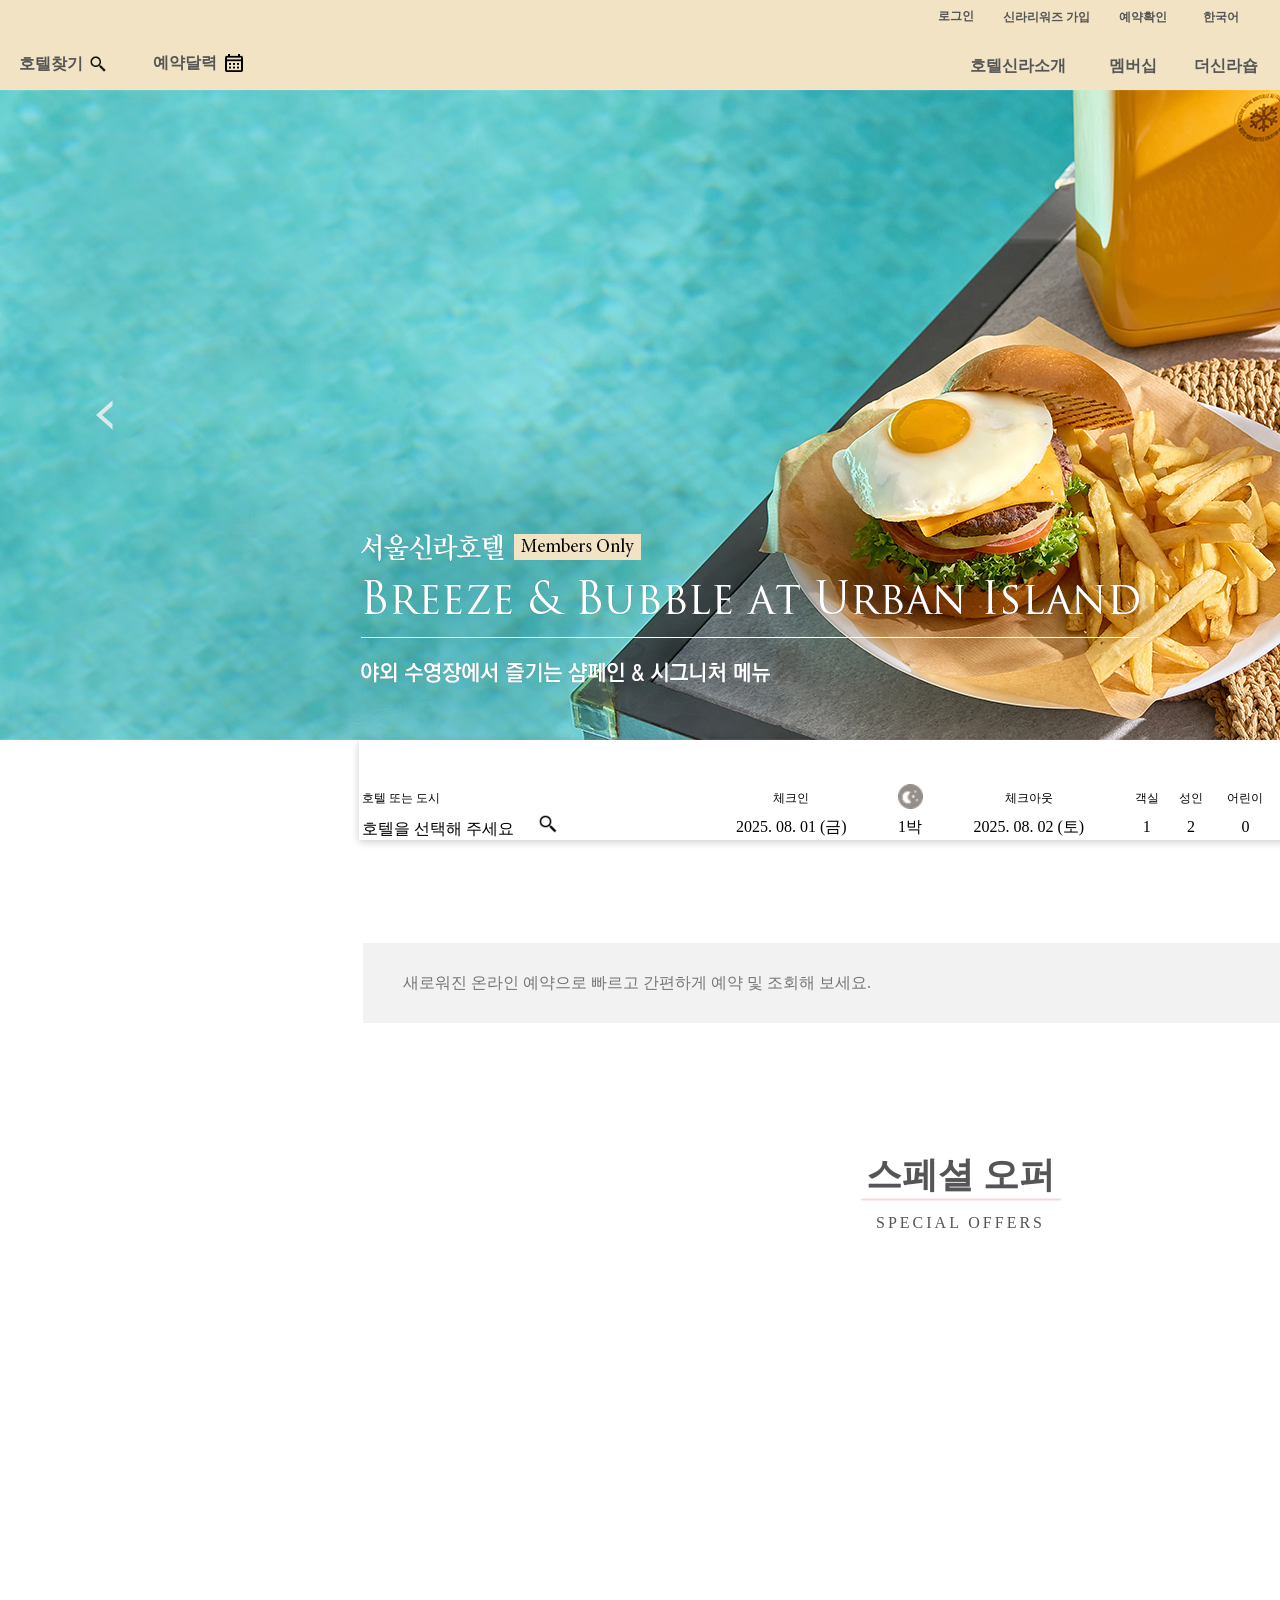
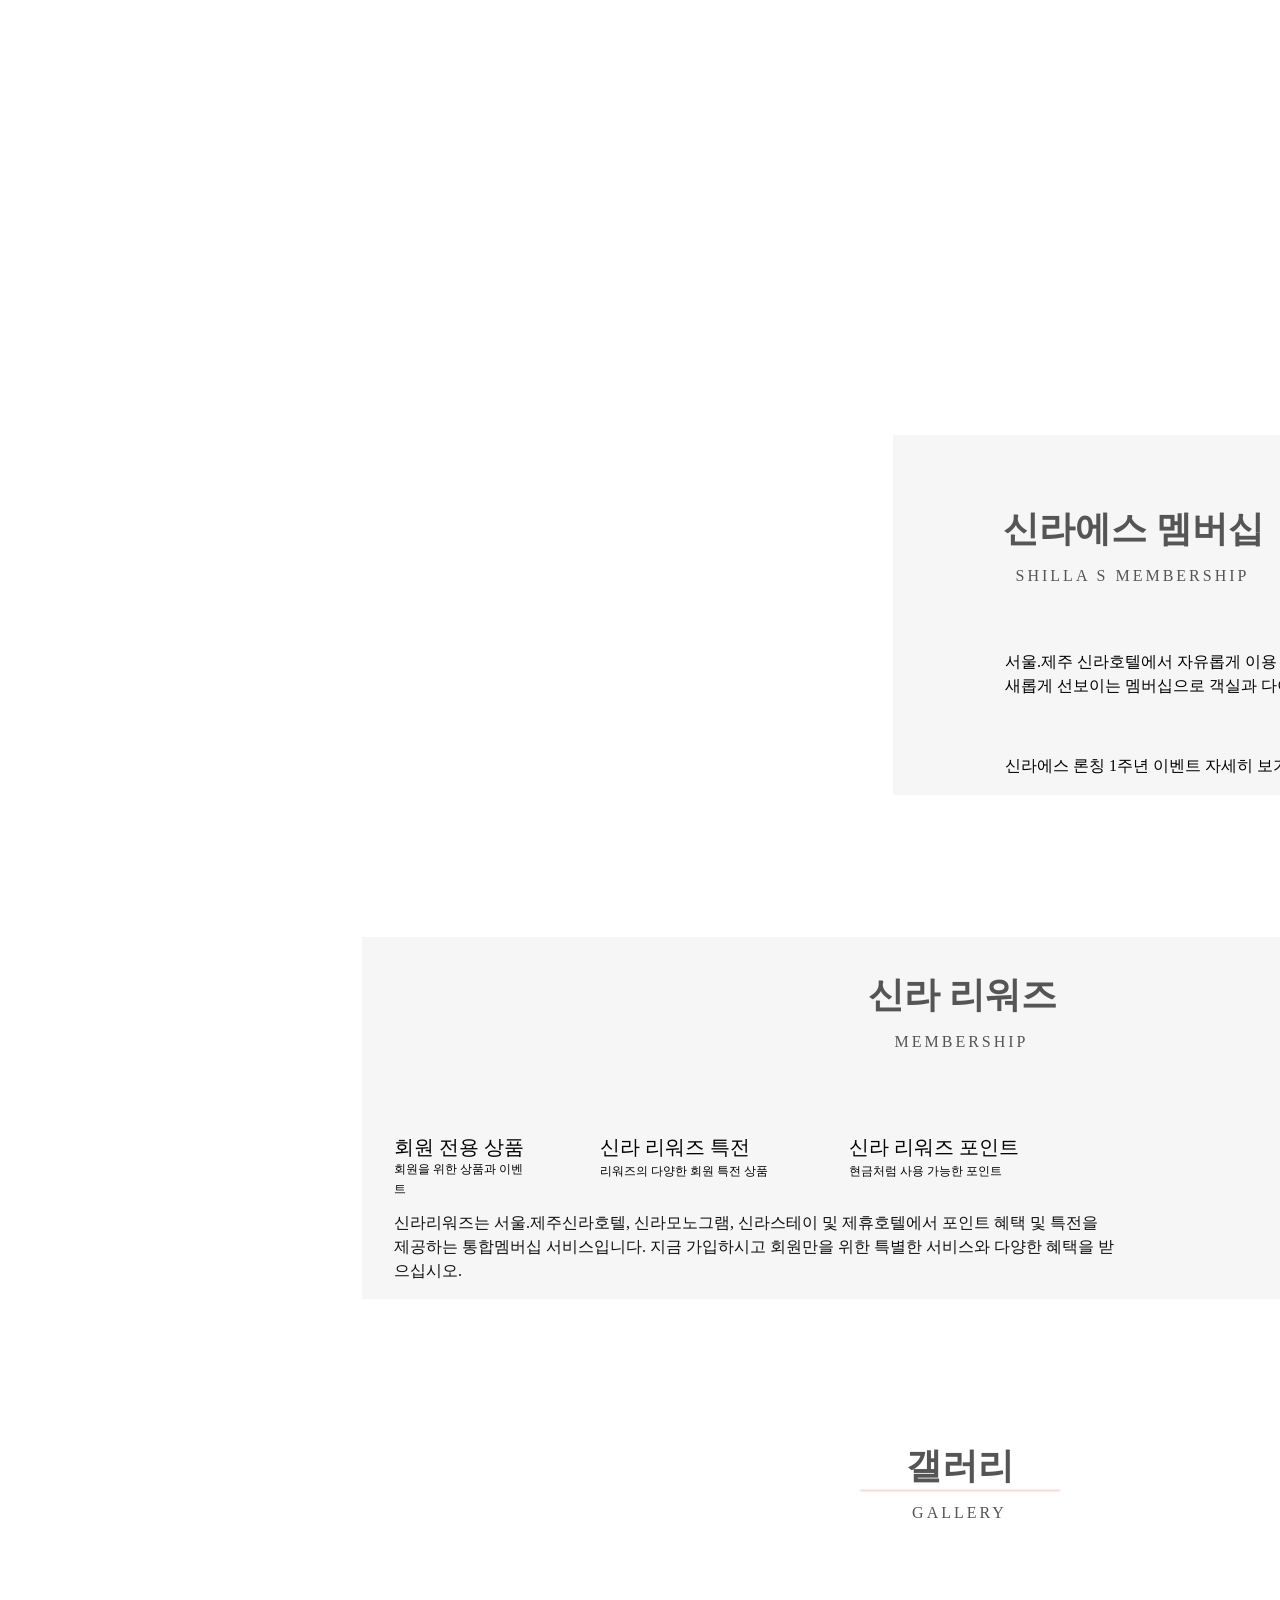
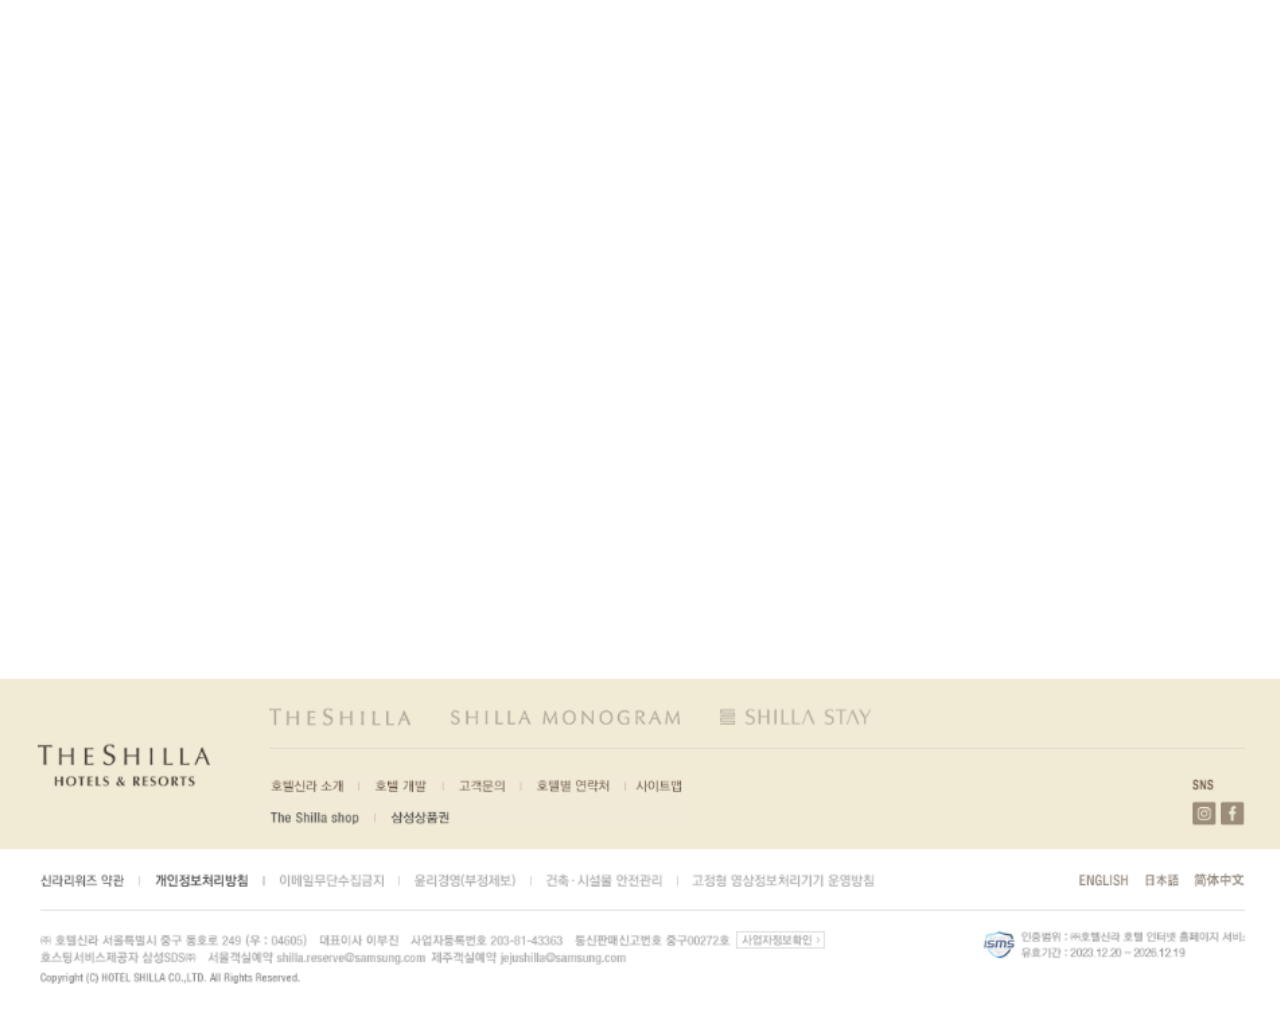
==== docs/index.html @ 3c66350d "6th" ====
<!DOCTYPE html>
<html lang="ko">
  <head>
    <meta charset="UTF-8" />
    <meta name="viewport" content="width=device-width, initial-scale=1.0" />
    <title>호텔신라 메인페이지 클론 코딩 </title>

<link rel="stylesheet" href="https://hangeul.pstatic.net/hangeul_static/css/nanum-jejumyeongjo.css">   



    <link rel="stylesheet" href="css/index.css" />
  </head>
  <body>
          <div class="h_wrap">          
        <div class="rectangle-1">  <!-- 우상단 시작  -->
          <div class="group"><span class="korean">한국어</span></div>

            <div class="top-rewards"> 
            <span class="shilla-rewards">신라리워즈  가입</span>
          </div>
    
          <div class="rectangle-3">
            <span class="reservation-check">예약확인</span>
          </div>
          <div class="rectangle-4"><span class="login">로그인</span></div>
          <div class="top-logo"></div>
          
          
          <div class="group-5">
             <div class="frame">
               <span class="hotel-search">호텔찾기 
                       <img src="images/searchicon.png" alt="검색" class="search-icon" />
              </span>
              
            </div>    
          </div>



          <div class="calender_box">
            <span class="reservation-calendar">예약달력
              <img src="images/calender.png" alt="달력" class="calender">
            </span>
          </div>
          
          <span class="shilla-hotel-introduction">호텔신라소개</span>
          <span class="the-shilla-shop">더신라숍</span
          >
          <span class="membership">멤버십</span>
        </div>  <!--  우상단 끝 -->
      </div>  <!-- 헤더 끝 --> 

          <div class="h_wrap_copy">  
            <div class="top-logo-2">             </div>         
      </div>  <!-- 헤더 카피 --> 

     
 

    <div class="main-container">
                <div class="banner">
                  <a href="#"><img src="images/arrow01.png" alt="back" class="arrow_b"></a>
                  <a href="#"><img src="images/arrow02.png" alt="back" class="arrow_f"></a>
                  <a href="#">
                    <div id="banner04"   class="banner04" style="display:block;"></div>
                  </a>
                          <a href="#">
                            <div id="banner05"   class="banner05" style="display:none;"></div>
                          </a>
                        <div id="banner01"   class="banner01" style="display:none;"></div>
                        <a href="#">
                          <div id="banner02"   class="banner02" style="display:none;"></div>
                        </a>
                       <a href="">
                         <div id="banner03"   class="banner03" style="display:none;"></div>
                       </a>
                </div>

      <div class="rectangle-7">  <!-- 다이닝 박스 -->
        <span class="online-reservation"
          >새로워진 온라인 예약으로 빠르고 간편하게 예약 및 조회해 보세요. </span
        ><span class="dining-reservation">다이닝 예약 바로가기 </span>
      </div>  <!-- 다이닝 끝 -->  



      <div class="frame-8">  <!-- 사진 갤러리 시작  -->
        <div class="group-9">
          <div class="group-a">
            <div class="group-b">
              <div class="frame-c">
                <div class="frame-d">
                  <div class="group-e">
                    <div class="group-f">
                      <span class="special-offer">스페셜 오퍼</span>
                    </div>
                    <span class="special-offer-10">SPECIAL OFFERS</span>
                  </div>
                </div>
              </div>
            </div>
            <div class="group-11">
              <div class="group-12">
                <div class="group-13">
                  <div class="flex-row-b">
                    <div class="rectangle-14"></div>
                    <div class="rectangle-15"></div>
                  </div>
                  <div class="flex-row-ee">
                    <div class="rectangle-16"></div>
                    <div class="rectangle-17"></div>
                    <div class="rectangle-18"></div>
                  </div>
                </div>
              </div>
            </div>
          </div>
        </div>
      </div>   <!-- 사진 갤러리 끝  -->
      <div class="frame-19">  <!-- 신라 에스 시작  -->
        <div class="group-1a">
          <div class="group-1b"><div class="rectangle-1c"></div></div>
          <div class="rectangle-1d"></div>
          <div class="group-1e">
            <span class="shilla-es-membership">신라에스 멤버십</span
            ><span class="shilla-membership">SHILLA S MEMBERSHIP</span>
          </div>
          <div class="group-1f">
            <span class="shilla-es"
              >서울.제주 신라호텔에서 자유롭게 이용 가능한 통합 유료 멤버십,
              신라에스 <br>
             새롭게 선보이는 멤버십으로 객실과 다이닝을 더욱 편리하고
              여유롭게 이용해 보세요!</span>
          </div>
          <span class="es-anniversary-event"
            >신라에스 론칭 1주년 이벤트 자세히 보기
          </span>
        </div>  

      </div>  <!-- 신라 에스 끝 -->
      <div class="frame-20">  <!-- 리워즈 시작  -->
        <div class="group-21">
          <div class="frame-22">
            <div class="group-23">
              <span class="shilla-rewards-24">신라 리워즈</span
              ><span class="membership-25">MEMBERSHIP</span>
            </div>
          </div>
          <div class="group-26">
            <div class="rectangle-27"></div>
            <div class="rectangle-28"> </div>
            <div class="group-29">
              <span class="member-exclusive-products">회원 전용 상품 </span>
              <div class="group-2a">
                <span class="products-and-events-for-members"
                  >회원을 위한 상품과 이벤트</span>
              </div>
            </div>
            <div class="frame-2b">
              <div class="group-2c">
                <span class="shilla-rewards-benefit">신라 리워즈 특전</span>
                <span class="rewards-member-benefit-products"> 리워즈의 다양한 회원 특전 상품</span>
              </div>
              <div class="group-2d">           
                <span class="shilla-rewards-points">신라 리워즈 포인트 </span
                  ><span class="points-like-cash">현금처럼 사용 가능한 포인트 
                </span>
              </div>
            </div>

            <div class="bottom-text-box">
              <span>
                신라리워즈는 서울.제주신라호텔, 신라모노그램, 신라스테이 및
              제휴호텔에서 포인트 혜택 및 특전을 <br>
              제공하는 통합멤버십 서비스입니다.               지금 가입하시고 회원만을 위한 특별한 서비스와 다양한
              혜택을 받으십시오.   
              </span>
            </div>
      



            <div class="group-2e">
              <span class="join-button">가입하기</span>
              <div class="rectangle-2f"> </div>
            </div>
          </div>
        </div>
      </div> <!-- 리워즈 끝 -->
      <div class="frame-30">  
        <div class="frame-31">
          <div class="group-32">
            <div class="group-33">
              <div class="frame-34">
                <div class="frame-35">
                  <div class="group-36">
                    <div class="group-37">
                      <span class="gallery">갤러리</span
                      ><span class="gallery-38">GALLERY</span>
                    </div>
                  </div>
                </div>
              </div>
            </div>
            <div class="flex-row-c">
              
              <!-- 유튜브 -->
              <div class="rectangle-39"> 
                    <iframe width="560" height="315"
        src="https://www.youtube.com/embed/zvmh3FwCmqg"
        title="YouTube video player"
        frameborder="0"
        allow="accelerometer; autoplay; clipboard-write; encrypted-media; gyroscope; picture-in-picture"
        allowfullscreen>
    </iframe>
              </div>  <!-- 유튜브 -->
              <div class="rectangle-3a"></div>
              <div class="rectangle-3b"></div>
            </div>
          </div>
        </div>
      </div>           


      <!-- 예약테이블 시작 -->
      <div class="group-40">
        <div class="search_box">
          <span class="search">검색</span>
        </div>
      </div>  
            <div class="rectangle-41">  
              
                <table class="table">
                  <tr>
                    <td>호텔 또는 도시 </td>
                    <td>체크인</td>
                    <td>
                      <img src="images/night002.png" alt="1박" class="night">
                    </td>
                    <td>체크아웃 </td>
                    <td>객실</td>
                    <td>성인</td>
                    <td>어린이</td>
                    <td>유아</td>
                  </tr>
                  <tr>
                    <td>호텔을 선택해 주세요
                      <img src="images/searchicon.png" alt="호텔찾기" class = 'h-search'>

                    </td>
                    <td>2025. 08. 01 (금)</td>
                    <td>1박 </td>
                    <td>2025. 08. 02 (토) </td>
                    <td>1</td>
                    <td>2</td>
                    <td>0</td>
                    <td>0</td>
                  </tr>
                </table>
            
           </div>  <!--리저브 테이블 끝  -->


    </div>  <!--  바디 컨테이너 끝 --> 

          <div class="footbox01">
          <div class="foot01"></div>          
        </div>
        <div class="footbox02">
            <div class="foot02"></div>
        </div>
  
        <script src="https://code.jquery.com/jquery-3.6.0.min.js"></script>
  <script src="script/headerScroll.js"></script>
    
  </body>
</html>
---- docs/css/index.css ----
@font-face {
    font-family: 'Eoe_Zno_EB';
    src: url('https://fastly.jsdelivr.net/gh/projectnoonnu/noonfonts_eight@1.0/Eoe_Zno_EB.woff') format('woff');} 

    
    




body, .main-container{
  margin : 0 ; 
  padding : 0 ; 
/*   overflow: hidden;  */

}


.main-container {
  position : relative ; 
/*    overflow: hidden; 
 */  
}

.main-container,
.main-container * {
/*   box-sizing: border-box;
 */}

input,
select,
textarea,
button {
  outline: 0;
} 

.main-container {
  position: relative;
  width: 100% ; 
  max-width: 1920px ; 
  margin : 0 auto ; 
  height: auto; 
  background: #ffffff;
  overflow: hidden;
  padding-top: 90px ;
}

 
  .h_wrap {
   position: absolute;
  width: 100%;
  height: 90px;
  background: #f1E3C4 ; 
  z-index: 10;
  }
  

  .h_wrap_copy{ 
  display: none;
  position: fixed;
  top: 0;
  width: 100%;  
  height: 60px;
  background:  #f1e3c4;
  z-index: 20000;   
  }  



.rectangle-1 {
  position: relative;
  width: 100%; 
  max-width: 1200px;
  height: 90px;
  margin: 0 auto ;  
  z-index: 3;
}


.group {
  position: absolute;
  width: 96px;
  height: 35.604px;
  top: -0.99px;
  left: 1103px;
  z-index: 22;
}


.korean {
  display: flex;
  align-items: flex-start;
  justify-content: flex-start;
  position: absolute;
  height: 18px;
  top: 9px;
  left: 60px;
  color: #555;  
  font-size: 12px;
  font-weight: 600;
  line-height: 18px;
  text-align:right;
  white-space: nowrap;
  z-index: 23;
}


.top-rewards  {
  position: relative;
  width: 88px;
  height: 35.604px;
/*   top: -0.99px;
 */  left: 932px;
  z-index: 5; 
 }


.shilla-rewards {
  display: flex;
  align-items: flex-start;
  justify-content: flex-start;
  position: absolute; 
  width : auto ; 
  height: 17.802px;
  top: 9px;
  left: 31px; 
  font-size: 12px; 
  line-height: 17.802px;
  text-align: left;
  white-space: nowrap;
  z-index: 6;
  color: #555;
  font-size: 12px;
  font-weight: 600;
}


.rectangle-3 {
  position: absolute;
  width: 84px;
  height: 35.604px;
  top: -0.99px;
  left: 1019px;
  z-index: 19;
}  


.reservation-check {
  display: flex;
  width : auto ; 
  align-items: flex-start;
  justify-content: flex-start;
  position: absolute;
  height: 18px;
  top: 9px;
  left: 50px;
  color: #555;
  font-size: 12px;
  font-weight: 600;
  line-height: 18px;
  text-align: right ; 
  white-space: nowrap;
  padding-left: 10px ;
  z-index: 20;
}


.rectangle-4 {
  position: absolute;
  width: 76px;
  height: 35.604px;
  top: -0.99px;
  left: 857px;
  z-index: 15;
}




.login {
  display: flex;
  align-items: flex-start;
  justify-content: flex-start;
  position: absolute;
  height: 17.802px;
  top: 9px;
  left: 41px;
  color: #555;
  font-size: 12px;
  font-weight: 600; 
  line-height: 17.802px;
  text-align: left;
  white-space: nowrap;
  z-index: 16;
}


.top-logo {
  position: absolute;
  width: 200.887px;
  height: 49.725px;
  top: 19.643px;
  left: 454.556px;
  background: url(https://codia-f2c.s3.us-west-1.amazonaws.com/image/2025-07-29/nN7O1qzRUf.png)
    no-repeat center;
  background-size: cover;
  z-index: 33;
}  





.h_wrap_copy > .top-logo-2{
  position: absolute;
  width: 100% ; 
  height: 49px;
  top: 7px; 
  margin: auto ; 
  background: url(https://codia-f2c.s3.us-west-1.amazonaws.com/image/2025-07-29/nN7O1qzRUf.png)
    no-repeat center;
/*   background-size: cover;
 */  z-index: 30000; 
}

.group-5 {
  position: absolute;
  width: 111px;
  height: 50.44px;
  top: 38.571px;
  left: 0;
  z-index: 26;
}



.search-icon {
    width: 18px;   /* 아이콘 크기 조정 */
    height: 18px;     
} 



.frame {
  display: flex;
  align-items: center;
  justify-content: center;
  flex-wrap: nowrap;
  gap: 10px;
  position: relative;
  width: 45px;
  margin: 16.813px 0 0 0;
  z-index: 27;
}

.hotel-search {
    display: inline-flex;
    align-items: center;
    gap: 6px;
    color: #555;
    font-size: 16px;
    font-weight: 600;
    line-height: 18px;
    white-space: nowrap; 
}


.calender_box {
  position: absolute;
  width: 83px;
  height: 50.44px;
  top: 38.571px;
  left: 114px;
  z-index: 31; 
  color: #555;
  font-size: 16px;
  font-weight: 600;  
  
}  

.calender{
  width: 18px ; 
  height : 18px ; 
  padding-left : 8px ; 
}


.reservation-calendar {
  display: flex;
  align-items: flex-start;
  justify-content: flex-start;
  position: absolute;
  height: 17.802px;
  top: 15.813px;
  left: -1px;  
  font-size: 16px;  
  line-height: 17.802px;
  text-align: left;
  white-space: nowrap;
  z-index: 32; 
  color: #555;  
  font-weight: 600;
}

.shilla-hotel-introduction {
  display: flex;
  align-items: flex-start;
  justify-content: flex-start;
  position: absolute;
  height: 18px;
  top: 57.363px;
  left: 930px;
  color: #555;
  font-size: 16px;
  font-weight: 600;
  line-height: 18px;
  text-align: left;
  white-space: nowrap;
  z-index: 9;

}
.the-shilla-shop {
  display: flex;
  align-items: flex-start;
  justify-content: flex-start;
  position: absolute;
  height: 18px;
  top: 57.363px;
  left: 1154px;
  color: #555 ; 
  font-size: 16px;
  font-weight: 600;
  line-height: 18px;
  text-align: left;
  white-space: nowrap;
  z-index: 12; 
}

.membership {
  display: flex;
  align-items: flex-start;
  justify-content: flex-start;
  position: absolute;
  height: 18px;
  top: 57.363px;
  left: 1049px;
  color: #555; 
  font-size: 16px;
  font-weight: 600;
  line-height: 18px;
  text-align: left;
  white-space: nowrap;
  z-index: 10;
  padding-left: 20px ;
}




.rectangle-7 {
  position: relative;
  width: 1194px;
  height: 80px;
  margin: 853px 0 0 363px;
  background: #f2f2f2;
  z-index: 67;    
  vertical-align: center;   
  align-items: center;
}

.online-reservation {
  display: flex;
  align-items: flex-start;
  justify-content: flex-start;
  position: absolute;
  height: 18px;
  left: 40px; 
  top : 40px; 
  transform: translateY(-50%);
  color: #767676 ; 
  font-size: 16px;
  font-weight: 400 ; 
  line-height: 18px ; 
  text-align: left;
  white-space: nowrap;
  z-index: 68;
}
.dining-reservation {
  display: flex;
  align-items: flex-start;
  justify-content: flex-start;
  position: absolute;
  height: 18px;
  top : 40px; 
  transform: translateY(-50%);
  left: 993px;
  color: #767676 ; 
  font-size: 16px;
  font-weight: 400;
  line-height: 18px;
  text-align: left;
  white-space: nowrap;
  z-index: 68 ;  
  text-decoration: underline;
}
.frame-8 {
  display: flex;
  flex-direction: column;
  align-items: flex-start;
  flex-wrap: nowrap;
  gap: 10px;
  position: relative;
  width: 1196px;
  margin: 130px 0 0 362px;
  z-index: 70;
}
.group-9 {
  flex-shrink: 0;
  position: relative;
  width: 1196px;
  height: 752px;
  z-index: 71;
}
.group-a {
  position: absolute;
  width: 1196px;
  height: 752px;
  top: 0;
  left: 0;
  z-index: 72;
}
.group-b {
  position: relative;
  width: 117px;
  height: 80px;
  margin: 0 0 0 540px;
  z-index: 81;
}
.frame-c {
  display: flex;
  flex-direction: column;
  align-items: center;
  flex-wrap: nowrap;
  gap: 16px;
  position: absolute;
  width: 117px;
  height: 80px;
  top: 0;
  left: 0;
  z-index: 82;
}
.frame-d {
  display: flex;
  flex-direction: column;
  align-items: flex-start;
  flex-wrap: nowrap;
  flex-shrink: 0;
  gap: 10px;
  position: relative;
  width: 237px;
  z-index: 83;
}
.group-e {
  flex-shrink: 0;
  position: relative;
  width: 237px;
  height: 80px;
  z-index: 84;
}
.group-f {
  position: relative;
  width: 237px;
  height: 44px;
  margin: 0 0 0 0;
  z-index: 85;
}
.special-offer { 
  position : relative ; 
  display: flex;
  align-items: flex-start;
  justify-content: center;
  position: absolute;
  width: 237px;
  height: 44px;
  top: 0;
  left: 0;
  color: #555555; 
  font-family: 'NanumJejuMyeongjo', serif; 
  font-size: 36px;
  font-weight: 600;
  line-height: 44px;
  text-align: center;
  white-space: nowrap;
  z-index: 86;   
}


.special-offer::after {
    content: ""; 
    position: absolute;
    left: 50%;
    bottom: 0;
    transform: translateX(-50%);
    width: 200px;      /* 가운데 부분 길이 */
    height: 0.3px;      /* 선 두께 */
    box-shadow: 0px 2px 2px rgb(240, 170, 170) ;   /* 연한 그림자 */
    background: transparent;
    border-radius: 2px;
    pointer-events: none;
}


.special-offer-10 {
  display: flex;
  align-items: flex-start;
  justify-content: center;
  position: relative;
  width: 175px;
  height: 20px;
  margin: 16px 0 0 31px;
  color: #555555;
  font-family:serif ;  
  font-size: 16px;
  font-weight: 500;
  line-height: 20px;
  text-align: center;
  white-space: nowrap;
  z-index: 87;
  letter-spacing: 3px ;
}

.group-11 {
  position: relative;
  width: 1196px;
  height: 636px;
  margin: 36px 0 0 0;
  z-index: 73;
}
.group-12 {
  position: absolute;
  width: 1196px;
  height: 636px;
  top: 0;
  left: 0;
  z-index: 74;
}
.group-13 {
  position: absolute;
  width: 1196px;
  height: 636px;
  top: 0;
  left: 0;
  z-index: 75;
}
.flex-row-b {
  position: absolute;
  width: 1194px;
  height: 354px;
  top: 0;
  left: 2px;
  z-index: 79;
}
.rectangle-14 {
  position: absolute;
  width: 790px;
  height: 354px;
  top: 0;
  left: 0;
  background: url(https://codia-f2c.s3.us-west-1.amazonaws.com/image/2025-07-29/q2ZNJqYLEK.png)
    no-repeat center;
  background-size: cover;
  z-index: 78;
}
.rectangle-15 {
  position: absolute;
  width: 382px;
  height: 260px;
  top: 0;
  left: 812px;
  background: url(https://codia-f2c.s3.us-west-1.amazonaws.com/image/2025-07-29/cJ9TCkH97O.png)
    no-repeat center;
  background-size: cover;
  z-index: 79;
}
.flex-row-ee {
  position: absolute;
  width: 1196px;
  height: 354px;
  top: 282px;
  left: 0;
  z-index: 80;
}
.rectangle-16 {
  position: absolute;
  width: 382px;
  height: 354px;
  top: 0;
  left: 814px;
  background: url(https://codia-f2c.s3.us-west-1.amazonaws.com/image/2025-07-29/Ouy4Tgcn7y.png)
    no-repeat center;
  background-size: cover;
  z-index: 80;
}
.rectangle-17 {
  position: absolute;
  width: 385px;
  height: 260px;
  top: 94px;
  left: 0;
  background: url(https://codia-f2c.s3.us-west-1.amazonaws.com/image/2025-07-29/b2x9biWfR1.png)
    no-repeat center;
  background-size: cover;
  z-index: 76;
}
.rectangle-18 {
  position: absolute;
  width: 385px;
  height: 260px;
  top: 94px;
  left: 407px;
  background: url(https://codia-f2c.s3.us-west-1.amazonaws.com/image/2025-07-29/6f6BNTTKTc.png)
    no-repeat center;
  background-size: cover;
  z-index: 77;
}
.frame-19 {
  display: flex;
  flex-direction: column;
  align-items: flex-start;
  flex-wrap: nowrap;
  gap: 10px;
  position: relative;
  width: 1224px;
  margin: 130px 0 0 362px;
  z-index: 128;
}
.group-1a {
  flex-shrink: 0;
  position: relative;
  width: 1224px;
  height: 372px;
  z-index: 130;
}
.group-1b {
  position: absolute;
  width: 693px;
  height: 360px;
  top: 0;
  left: 531px;
  z-index: 130;
}
.rectangle-1c {
  position: absolute;
  width: 693px;
  height: 360px;
  top: 0;
  left: 0;
  background: #f6f6f6;
  z-index: 130;
}
.rectangle-1d {
  position: absolute;
  width: 599px;
  height: 360px;
  top: 0px;
  left: 0;
  background: url(https://codia-f2c.s3.us-west-1.amazonaws.com/image/2025-07-29/fWk6peW9CC.png)
    no-repeat center;
  background-size: cover;
  z-index: 130;
}
.group-1e {
  position: absolute;
  width: 256px;
  height: 79px;
  top: 72px;
  left: 643px;
  font-size: 0px;
  z-index: 132;
}
.shilla-es-membership {
  display: flex;
  align-items: flex-start;
  justify-content: center;
  position: relative;
  width: 256px;
  height: 44px;
  margin: 0 0 0 0;
  color: #555555;
  font-family: 'NanumJejuMyeongjo', serif; 
  font-size: 36px;
  font-weight: 600;
  line-height: 44px;
  text-align: center;
  white-space: nowrap;
  z-index: 133;
}

.shilla-membership {
  display: flex;
  align-items: flex-start;
  justify-content: center;
  position: relative;
  width: 215px;
  height: 20px;
  margin: 15px 0 0 20px;
  color: #555555;
  font-family: serif ; 
  font-size: 16px;
  font-weight: 300;
  line-height: 20px;
  text-align: center;
  white-space: nowrap;
  z-index: 134; 
  letter-spacing: 3px ;


}
.group-1f {
  position: absolute;
  width: 482px;
  height: 76px;
  top: 215px;
  left: 643px;
  font-size: 0px;
  z-index: 136;
}
.shilla-es {
  display: flex;
  align-items: flex-start;
  position: relative;
  width: 482px;
  height: 24px;
  margin: 0 0 0 0;
  color: #000000;
  font-family: Spectral, var(--default-font-family);
  font-size: 16px;
  font-weight: 300;
  line-height: 24px; 
  white-space: nowrap;
  z-index: 137;
}

.es-anniversary-event {
  display: flex;
  align-items: flex-start;
  justify-content: flex-start;
  position: absolute;
  height: 24px;
  top: 319px;
  left: 643px;
  color: #000000;
  font-family: Spectral, var(--default-font-family);
  font-size: 16px;
  font-weight: 300;
  line-height: 24px;
  text-align: left;
  white-space: nowrap;
  z-index: 139;
}
.frame-20 {
  position: relative ; 
  display: flex;
  flex-direction: column;
  align-items: flex-start;
  flex-wrap: nowrap;
  gap: 10px;
  width: 1200px;
  margin: 130px 0 0 362px;
  z-index: 92;  
  height : auto; 
}

.bottom-text-box {
    position: absolute;
    left: 32px ;
    bottom: 32px;
    width: 730px;
    height: 56px;
    color: #101010;
    font-size: 16px;
    line-height: 24px;
    z-index: 100;   
} 


.group-21 {
  flex-shrink: 0;
  position: relative;
  width: 1200px;
  height: 362px;
  z-index: 93;
}
.frame-22 {
  display: flex;
  flex-direction: column;
  align-items: flex-start;
  flex-wrap: nowrap;
  gap: 10px;
  position: relative;
  width: 256px;
  margin: 36px 0 0 472px;
  z-index: 111;
}
.group-23 {
  flex-shrink: 0;
  position: relative;
  width: 256px;
  height: 79px;
  font-size: 0px;
  z-index: 112;
}
.shilla-rewards-24 {
  display: flex;
  align-items: flex-start;
  justify-content: center;
  position: relative;
  width: 256px;
  height: 44px;
  margin: 0 0 0 0;
  color: #555555;
   font-family: 'NanumJejuMyeongjo', serif; 
  font-size: 36px;
  font-weight: 600;
  line-height: 44px;
  text-align: center;
  white-space: nowrap;
  z-index: 113;
}
.membership-25 {
  display: flex;
  align-items: flex-start;
  justify-content: center;
  position: relative;
  width: 215px;
  height: 20px;
  margin: 15px 0 0 20px;
  color: #555555; 
  font-family: serif;  
  font-size: 16px ; 
  font-weight:300;
  line-height: 20px;
  text-align:center;
  white-space:nowrap;
  z-index: 114; 
  letter-spacing: 3px ; 
}
.group-26 {
  position: absolute;
  width: 1200px;
  height: 362px;
  top: 0;
  left: 50%;
  transform: translate(-50%, 0);
  z-index: 94;
}
.rectangle-27 {
  position: absolute;
  width: 1200px;
  height: 362px;
  top: 0;
  left: 50%;
  background: #f6f6f6;
  transform: translate(-50%, 0);
  z-index: 95;
}
.rectangle-28 {
  position: absolute;
  width: 211px;
  height: 135px;
  top: 184px;
  left: 913px;
  background: url(https://codia-f2c.s3.us-west-1.amazonaws.com/image/2025-07-29/syFWLJMLcx.png)
    no-repeat center;
  background-size: cover;
  z-index: 96;
}
.group-29 {
  position: absolute;
  width: 131px;
  height: 42px;
  top: 200px;
  left: 32px;
  font-size: 0px;
  z-index: 97;
}
.member-exclusive-products {
  display: flex;
  align-items: flex-start;
  position: relative;
  width: 121px;
  height: 20px;
  margin: 0 0 0 0;
  color: #000000;
  font-size: 20px;
  font-weight: 300;
  line-height: 20px;
  text-align: center;
  white-space: nowrap;
  z-index: 98;
}
.group-2a {
  position: relative;
  width: 131px;
  height: 20px;
  margin: 2px 0 0 0;
  z-index: 99;
}
.products-and-events-for-members {
  display: flex;
/*   align-items: flex-start;
  justify-content: flex-start; */
  position: absolute;
  height: 20px;
  top: 0;
  left: 0 ; 
  color: #000000;
  font-size: 12px;
  font-weight: 300;
  line-height: 20px;
  text-align: left;  
  z-index: 100; 
  padding: 0 ; 
}
.frame-2b {
  display: flex;
  align-items: center;
  flex-wrap: nowrap;
  gap: 93px;
  position: absolute;
  width: 407px;
  height: 44px;
  top: 200px;
  left: 238px;
  z-index: 101;
}
.group-2c {
  flex-shrink: 0;
  position: relative;
  width: 156px;
  height: 44px;
  font-size: 0px;
  z-index: 102;
}
.shilla-rewards-benefit {
  display: flex;
  align-items: flex-start;  
  position: relative;
  width: 139px;
  height: 20px;
  margin: 0 0 0 0;
  color: #000000;
  font-size: 20px;
  font-weight: 300;
  line-height: 20px;
  white-space: nowrap;
  z-index: 103;
}
.rewards-member-benefit-products {
  display: block;
  position: relative;
  height: 20px;
  margin: 4px 0 0 0;
  color: #000000;
  font-family: Spectral, var(--default-font-family);
  font-size: 12px;
  font-weight: 300;
  line-height: 20px;
  text-align: left;
  white-space: nowrap;
  z-index: 104;
}
.group-2d {
  flex-shrink: 0;
  position: relative;
  width: 158px;
  height: 44px;
  font-size: 0px;
  z-index: 105;
}
.shilla-rewards-points {
  display: flex;
  align-items: flex-start;
  position: relative;
  width: 158px;
  height: 20px;
  margin: 0 0 0 0;
  color: #000000;
  font-family: Spectral, var(--default-font-family);
  font-size: 20px;
  font-weight: 300;
  line-height: 20px;
  text-align: center;
  white-space: nowrap;
  z-index: 106;
} 


.points-like-cash {
  display: block;
  position: relative;
  height: 20px;
  margin: 4px 0 0 0;
  color: #000000;

  font-size: 12px;
  font-weight: 300;
  line-height: 20px;
  text-align: left;
  white-space: nowrap;
  z-index: 107;
} 

.div-frame {
  position: relative;
  width: 726px;
  height: auto ; 
  margin: 50px 0 0 0;
  z-index: 26; 
}

.shilla-rewards-7 {
  display: flex;
  align-items: flex-start;
  justify-content: flex-start;
  position: absolute;
  width: 726px;
  height: auto ; 
  top: 0;
  left: 0;
  color: #101010;
  font-size: 16px;
  font-weight: 300;
  line-height: 28px;
  text-align: left; 
  z-index: 27;  
}

.group-2e {
  position: absolute;
  width: 113px;
  height: 34px;
  top: 299px;
  left: 1030px;
  font-size: 0px;
  z-index: 108;
}
.join-button {
  display: block;
  position: relative;
  height: 28px;
  margin: 4px 0 0 28px;
  color: #ffffff;
  font-family: Spectral, var(--default-font-family);
  font-size: 16px;
  font-weight: 300;
  line-height: 28px;
  text-align: left;
  white-space: nowrap;
  z-index: 110;
}
.rectangle-2f {
  position: absolute;
  width: 113px;
  height: 34px;
  top: 0;
  left: 0;
  background: #3e2b2c;
  z-index: 109;
}
.frame-30 {
  display: flex;
  flex-direction: column;
  align-items: flex-start;
  flex-wrap: nowrap;
  gap: 10px;
  position: relative;
  width: 1200px;
  margin: 145px 0 0 362px;
  z-index: 115;
}
.frame-31 {
  display: flex;
  flex-direction: column;
  align-items: flex-start;
  align-self: stretch;
  flex-wrap: nowrap;
  flex-shrink: 0;
  gap: 10px;
  position: relative;
  min-width: 0;
  z-index: 116;
}
.group-32 {
  flex-shrink: 0;
  position: relative;
  width: 1200px;
  height: 835px;
  z-index: 117;
}
.group-33 {
  position: relative;
  width: 256px;
  height: 79px;
  margin: 0 0 0 470px;
  z-index: 121;
}
.frame-34 {
  display: flex;
  flex-direction: column;
  align-items: flex-start;
  flex-wrap: nowrap;
  gap: 10px;
  position: absolute;
  width: 256px;
  height: 79px;
  top: 0;
  left: 0;
  z-index: 122;
}
.frame-35 {
  display: flex;
  flex-direction: column;
  align-items: flex-start;
  align-self: stretch;
  flex-wrap: nowrap;
  flex-shrink: 0;
  gap: 10px;
  position: relative;
  min-width: 0;
  z-index: 123;
}
.group-36 {
  flex-shrink: 0;
  position: relative;
  width: 256px;
  height: 79px;
  z-index: 124;
}
.group-37 {
  position: absolute;
  width: 256px;
  height: 79px;
  top: 0;
  left: 0;
  font-size: 0px;
  z-index: 125;
}
.gallery { 
  position : relative ; 
  display: flex;
  align-items: flex-start;
  justify-content: center;
  position: relative;
  width: 256px;
  height: 44px;
  margin: 0 0 0 0;
  color: #555555;
    font-family: 'NanumJejuMyeongjo', serif; 
  font-size: 36px;
  font-weight: 600;
  line-height: 44px;
  text-align: center;
  white-space: nowrap; 
    z-index: 126; 
}

.gallery::after {
    content: ""; 
    position: absolute;
    left: 50%;
    bottom: 0;
    transform: translateX(-50%);
    width: 200px;      /* 가운데 부분 길이 */
    height: 0.3px;      /* 선 두께 */
    box-shadow: 0px 2px 2px rgb(240, 170, 170) ;   /* 연한 그림자 */
    background: transparent;
    border-radius: 2px;
    pointer-events: none;
}

.gallery-38 {
  display: flex;
  align-items: flex-start;
  justify-content: center;
  position: relative;
  width: 215px;
  height: 20px;
  margin: 15px 0 0 20px;
  color: #555555;
  font-family: serif ; 
  font-size: 16px;
  font-weight: 300;
  line-height: 20px;
  text-align: center;
  white-space: nowrap;
  z-index: 127;
  letter-spacing: 3px ;
}


.flex-row-c {
  position: relative;
  width: 1200px;
  height: 720px;
  margin: 36px 0 0 0;
  z-index: 120;
}
.rectangle-39 {
  position: relative;
  width: 1200px;
  height: 680px; 
  font-weight : 600 ; 
  top: 0;
  left: 50%;
  transform: translate(-50%, 0);
  z-index: 118;
}

.rectangle-39 iframe {
    width: 100%;
    height: 100%;
    border: none;
}




.footbox01{
  width : 100% ;   
  height : 170px ; 
  background-color:  #f1ebd6   ; 
  
}

.foot01{
  width : 100% ; 
  max-width : 1210px ;  
   height : 170px ; 
  margin : auto ; 
  color : #101010 ;  
  background: url(../images/footershot01.png)  no-repeat ;   
  background-size: cover;   


}

.footbox02{
  width : 100% ;   
  height : 183px ; }  



.foot02 {
  width : 1210px ; 
  height : 183px ; 
  margin : auto ; 
  background: url(../images/footshot02.png) no-repeat;
  background-size: cover;
}






/* .rectangle-3d { 
  align-self: stretch;
  flex-shrink: 0;
  position: relative;
  min-width: 0;
  height: 167px;
  background: #f1e3c4;
  z-index: 89;
}  
 */


/* .frame-3c {
  display: flex;
  flex-direction: column;
  align-items: center;
  flex-wrap: nowrap;
  position: relative;
  margin: 149px 0 0 0;
  z-index: 88;
}  */

/* .rectangle-3d { 
  align-self: stretch;
  flex-shrink: 0;
  position: relative;
  min-width: 0;
  height: 167px;
  background: #f1e3c4;
  z-index: 89;
} */


.rectangle-3e {
  flex-shrink: 0;
  position: relative;
  width: 1200px;
  height: 182px;
  background: #d9d9d9;
  z-index: 90;
}
.footer {
  display: flex;
  align-items: flex-start;
  justify-content: center;
  flex-shrink: 0;
  flex-basis: auto;
  position: absolute;
  width: 116px;
  height: 18px;
  top: 75px;
  left: 987px;
  color: #000000;
  font-size: 40px;
  font-weight: 400;
  line-height: 18px;
  text-align: center;
  white-space: nowrap;
  z-index: 91;
}

.banner{
 position: absolute; 
 width: 1920px;
  height: 650px;  
  left: 0;    } 

  .arrow_b {
    position: absolute;
    left: 5%; /* 배너 너비의 5% */
    top: 50%;
    transform: translateY(-50%);
    width: 12%;          /* 배너 너비의 6% */ 
    opacity : 80% ; 
    min-width: 20px;
    min-height: 20px;
    max-width: 20px;
    max-height: 40px;
    z-index: 10;
} 

  .arrow_f {
    position: absolute;
    right: 5%; /* 배너 너비의 5% */
    top: 50%; 
    transform: translateY(-50%);
    width: 12%;          /* 배너 너비의 6% */ 
    opacity : 80% ; 
    min-width: 20px;
    min-height: 20px;
    max-width: 20px;
    max-height: 40px;
    z-index: 10;
} 



.banner04{ 
  position: absolute;
  width: 1920px;
  height: 650px;    
  left: 0;
  background : url(../images/banner4.jpg) no-repeat center;     
  background-size: cover;  
  margin: auto ; 
  z-index: 1;   
 }

 .banner05{
   position: absolute;
  width: 1920px;
  height: 650px; 
  left: 0;
  background : url(../images/banner5.jpg) no-repeat center;     
  background-size: cover;  
  margin: auto ; 
  z-index: 1;    
}


.banner01  {
  position: absolute;
  width: 1920px;
  height: 650px; 
  left: 0;
  background: url(../images/banner1.jpg)
    no-repeat center;
  background-size: cover;  
  margin: auto ; 
  z-index: 1;
 */}   

.banner02{ 
  position: absolute;
  width: 1920px;
  height: 650px;
  left: 0;
  background : url(../images/banner2.jpg) no-repeat center;     
  background-size: cover; 
  margin: auto ;  
 z-index: ;   
 }

.banner03{ 
  position: absolute;
  width: 1920px;
  height: 650px;
  left: 0;
  background : url(../images/banner3.jpg) no-repeat center;     
  background-size: cover;  
    margin: auto ; 
   z-index: 1; 
 }

 
 /* 예약창  */   

.group-40 {
  position: absolute ; 
  width : 1200px ; 
  height: 100px;
  top: 740px;
  right: 358px;
  left: 359px;
  background: #fff ; 
  background-size: cover ; 
  z-index: 38;  
  box-shadow: 0 2px 8px rgba(0, 0, 0, 0.2);
 }   

 .search_box{
  position : absolute ; 
  right: 0;
  bottom: 0;
  height : 60px; 
  width :  135px ; 
  background-color: #3E2B2C ; 
    display: flex;
    justify-content: center;
    align-items: center;
 }
 
.search {
  color : white ; 
  font-size: 18px;
  font-weight: 600;
  line-height: 24px;   
}



 .rectangle-41 {
  position: absolute;
  width: 977px;
  height: 60px;
  top: 783px;
  left: 362px;
   z-index: 40;  }
 



.table{
  border-collapse: collapse ;  
  width : 960px ;  
  text-align: center; 
  margin-left : 0 ; 
  margin-bottom: 3px;
}



.table tr:first-child td {
    font-size: 12px;
}  

.table tr:first-child td:first-child {
    text-align: left; 
    padding: 0;
}

.table tr:nth-child(2) td {
    font-size: 16px;
} 

.table tr:nth-child(2) td:first-child {
  text-align: left; 
    padding : 0 ;   
    position : relative ;    
}  

.h-search{
  width : 20px ; 
  height : 20px ; 
  padding-left : 20px ; 
} 





.hotel-city {
  display: flex;
  align-items: flex-start;
  justify-content: flex-start;
  position: absolute;
  height: 24px;
  top: -1px;
  left: 0;
  color: #101010;
  font-size: 12px;
  font-weight: 400;
  line-height: 24px;
  text-align: left;
  white-space: nowrap;
  z-index: 49;
}
.check-in {
  display: flex;
/* /*   align-items: flex-start;
 */  
/*  justify-content: center ; 
 */   
 position: absolute;
  height: 24px;
  top: -1px;
  left: 260px;
  color: #101010; 
  font-size: 12px;
  font-weight: 400;
  line-height: 24px;
  text-align: center ; 
  white-space: nowrap;
  z-index: 58;
}
.children {
  display: flex;
  align-items: flex-start;
  justify-content: flex-start;
  position: absolute;
  height: 24px;
  top: -1px;
  left: 855px;
  color: #101010; 
  font-size: 12px;
  font-weight: 400;
  line-height: 24px;
  text-align: left;
  white-space: nowrap;
  z-index: 62;
}
.adult {
  display: flex;
  align-items: flex-start;
  justify-content: flex-start;
  position: absolute;
  height: 24px;
  top: -1px;
  left: 767px;
  color: #101010; 
  font-size: 12px;
  font-weight: 400;
  line-height: 24px;
  text-align: left;
  white-space: nowrap;
  z-index: 61;
}
.check-out {
  display: flex;
  align-items: flex-start;
  justify-content: flex-start;
  position: absolute;
  height: 24px;
  top: 0;
  left: 527px;
  color:#101010; 
  font-size: 12px;
  font-weight: 400;
  line-height: 24px;
  text-align: left;
  white-space: nowrap;
  z-index: 59;
}
.room {
  display: flex;
  align-items: flex-start;
  justify-content: flex-start;
  position: absolute;
  height: 24px;
  top: 0;
  left: 672px;
  color: #101010; 
  font-size: 12px;
  font-weight: 400;
  line-height: 24px;
  text-align: left;
  white-space: nowrap;
  z-index: 60;
}
.infant {
  display: flex;
  align-items: flex-start;
  justify-content: flex-start;
  position: absolute;
  height: 24px;
  top: 0;
  left: 946px;
  color: #101010; 
  font-size: 12px;
  font-weight: 400;
  line-height: 24px;
  text-align: left;
  white-space: nowrap;
  z-index: 63;
}
.group-42 {
  position: absolute;
  width: 140px;
  height: 56px;
  top: 1px;
  left: 260px;
  z-index: 48;
}
.group-43 {
  position: absolute;
  width: 239px;
  height: 55px;
  top: 2px;
  left: 0;
  z-index: 41; 
}
.group-44 {
  position: absolute;
  width: 124px;
  height: 55px;
  top: 2px;
  left: 527px;
  z-index: 42;
  text-align: center;

}
.group-45 {
  position: absolute;
  width: 85px;
  height: 55px;
  top: 2px;
  left: 421px;
  z-index: 47;   
}  

.night {
  width : 25px ; 
  height : 25px ;      
}


.rectangle-46 {
  position: absolute;
  width: 36px;
  height: 55px;
  top: 2px;
  left: 853px;
   background: url(https://codia-f2c.s3.us-west-1.amazonaws.com/image/2025-07-29/xxe9nycc8i.png)
    no-repeat center;
   background-size: cover;
  z-index: 45;
}

.rectangle-47 {
  position: absolute;
  width: 36px;
  height: 55px;
  top: 2px;
  left: 941px;
   z-index: 46;  
}
.rectangle-48 {
  position: absolute;
  width: 26px;
  height: 55px;
  top: 2px;
  left: 672px;
  z-index: 43;
}
.rectangle-49 {
  position: absolute;
  width: 26px;
  height: 55px;
  top: 2px;
  left: 766px;
  z-index: 44;
}

.select-hotel {
  display: flex;
  align-items: flex-start;
  justify-content: flex-start;
  position: absolute;
  height: 24px;
  top: 35px;
  left: 0;
  color: #333; 
  font-size: 16px;
  font-weight: 600;
  line-height: 24px;
  text-align: left;
  white-space: nowrap;
  z-index: 50;  

}

.search-icon-2{
  width : 20px ; 
  height : 20px ;  
  margin-left: 30px ;
}


.date-mon {
  display: flex;
  align-items: flex-start;
  justify-content: center ; 
  position: absolute;
  height: 24px;
  top: 35px;
  left: 260px;
 color: #333; 
  font-size: 16px;
  font-weight: 600;
  line-height: 24px;
  text-align: left;
  white-space: nowrap;
  z-index: 51;
}
.date-tue {
  display: flex;
  align-items: flex-start;
  justify-content: flex-start;
  position: absolute;
  height: 24px;
  top: 35px;
  left: 527px;
  color: #333; 
  font-size: 16px;
  font-weight: 600;
  line-height: 24px;
  text-align: left;
  white-space: nowrap;
  z-index: 52;
}
.one-night {
  display: flex;
  align-items: flex-start;
  justify-content: flex-start;
  position: absolute;
  height: 24px;
  top: 35px;
  left: 421px;
  color: #333; 
  font-size: 16px;
  font-weight: 600;
  line-height: 24px;
  text-align: center ; 
  white-space: nowrap;
  z-index: 57;
}
.one {
  display: flex;
  align-items: flex-start;
  justify-content: flex-start;
  position: absolute;
  height: 24px;
  top: 35px;
  left: 679px;
  color: #333; 
  font-size: 16px;
  font-weight: 600;
  line-height: 24px;
  text-align: left;
  white-space: nowrap;
  z-index: 53;
}
.two {
  display: flex;
  align-items: flex-start;
  justify-content: flex-start;
  position: absolute;
  height: 24px;
  top: 35px;
  left: 774px;
  color: #333; 
  font-size: 16px;
  font-weight: 600;
  line-height: 24px;
  text-align: left;
  white-space: nowrap;
  z-index: 54;
}
.zero {
  display: flex;
  align-items: flex-start;
  justify-content: flex-start;
  position: absolute;
  height: 24px;
  top: 35px;
  left: 867px;
  color: #333; 
  font-size: 16px;
  font-weight: 600;
  line-height: 24px;
  text-align: left;
  white-space: nowrap;
  z-index: 55;
}
.zero-4a {
  display: flex;
  align-items: flex-start;
  justify-content: flex-start;
  position: absolute;
  height: 24px;
  top: 35px;
  left: 953px;
  color: #333; 
  font-size: 16px;
  font-weight: 600;
  line-height: 24px;
  text-align: left;
  white-space: nowrap;
  z-index: 56;
}
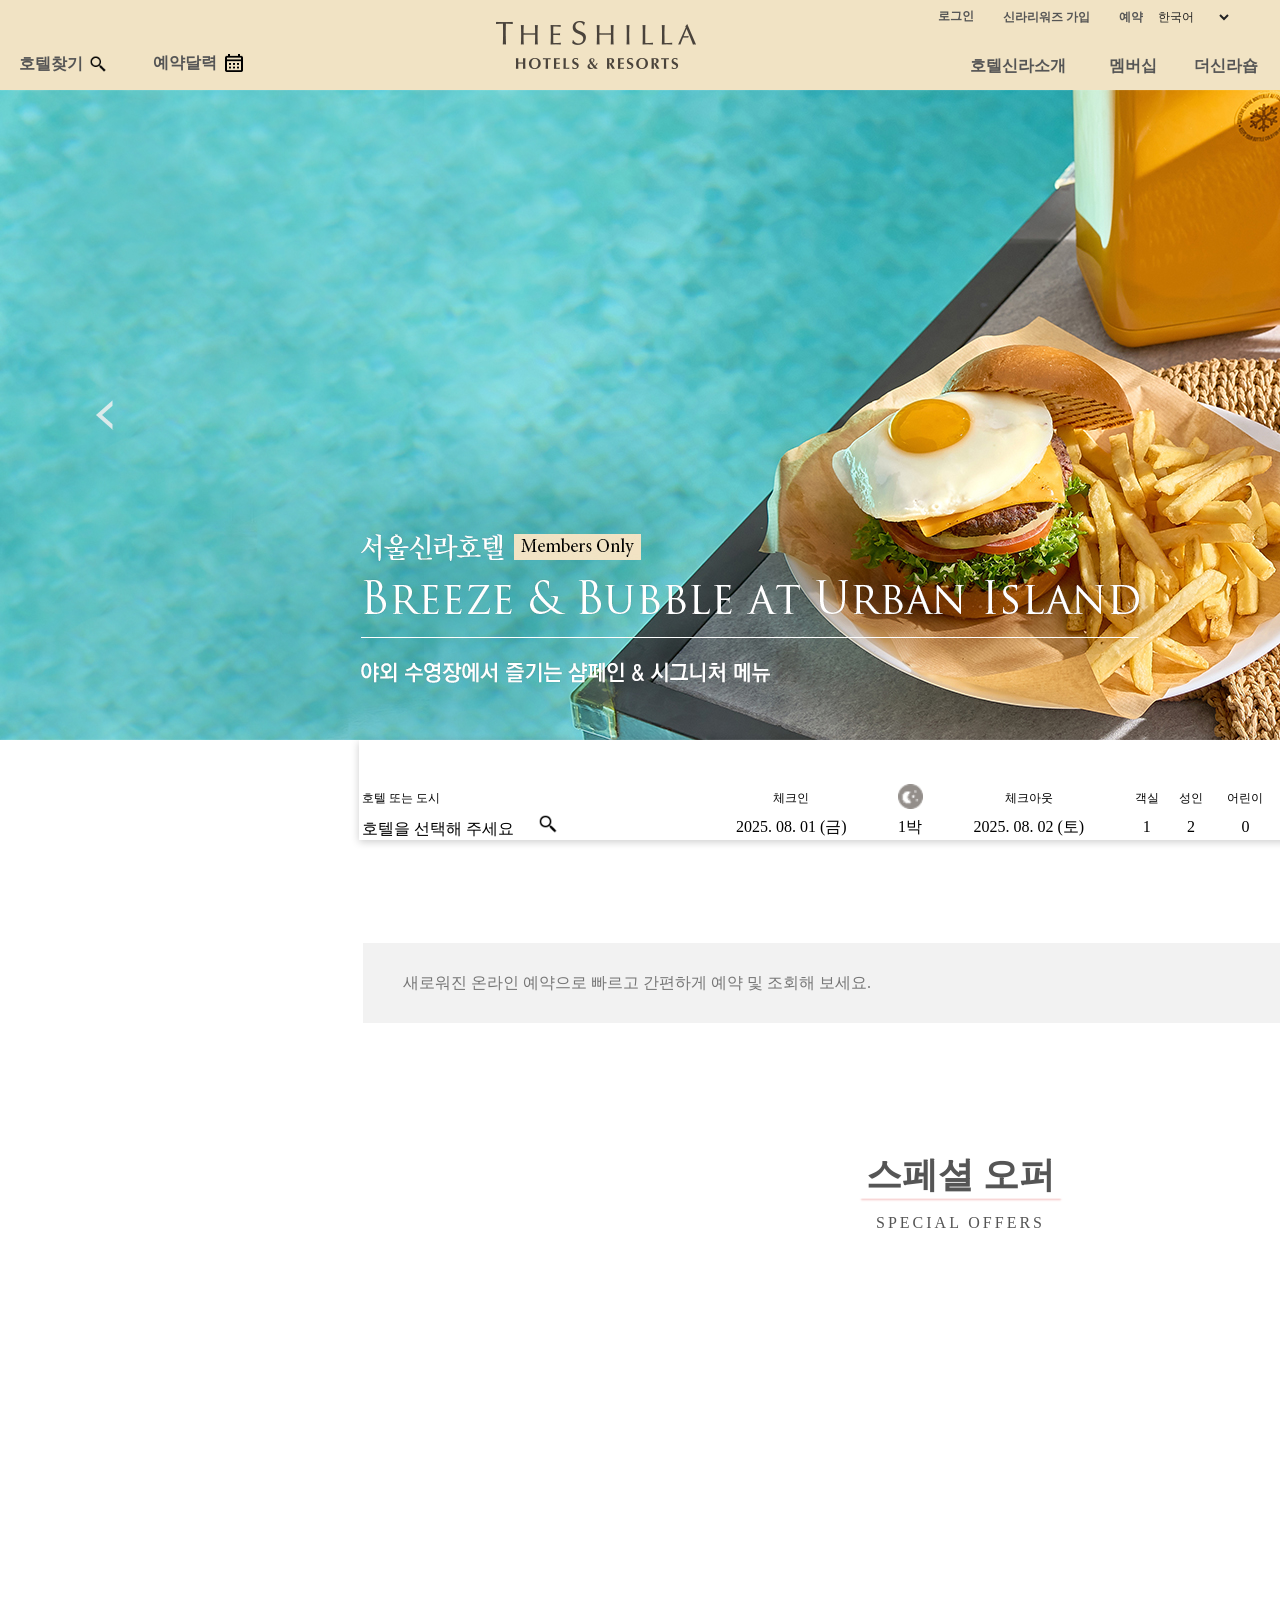
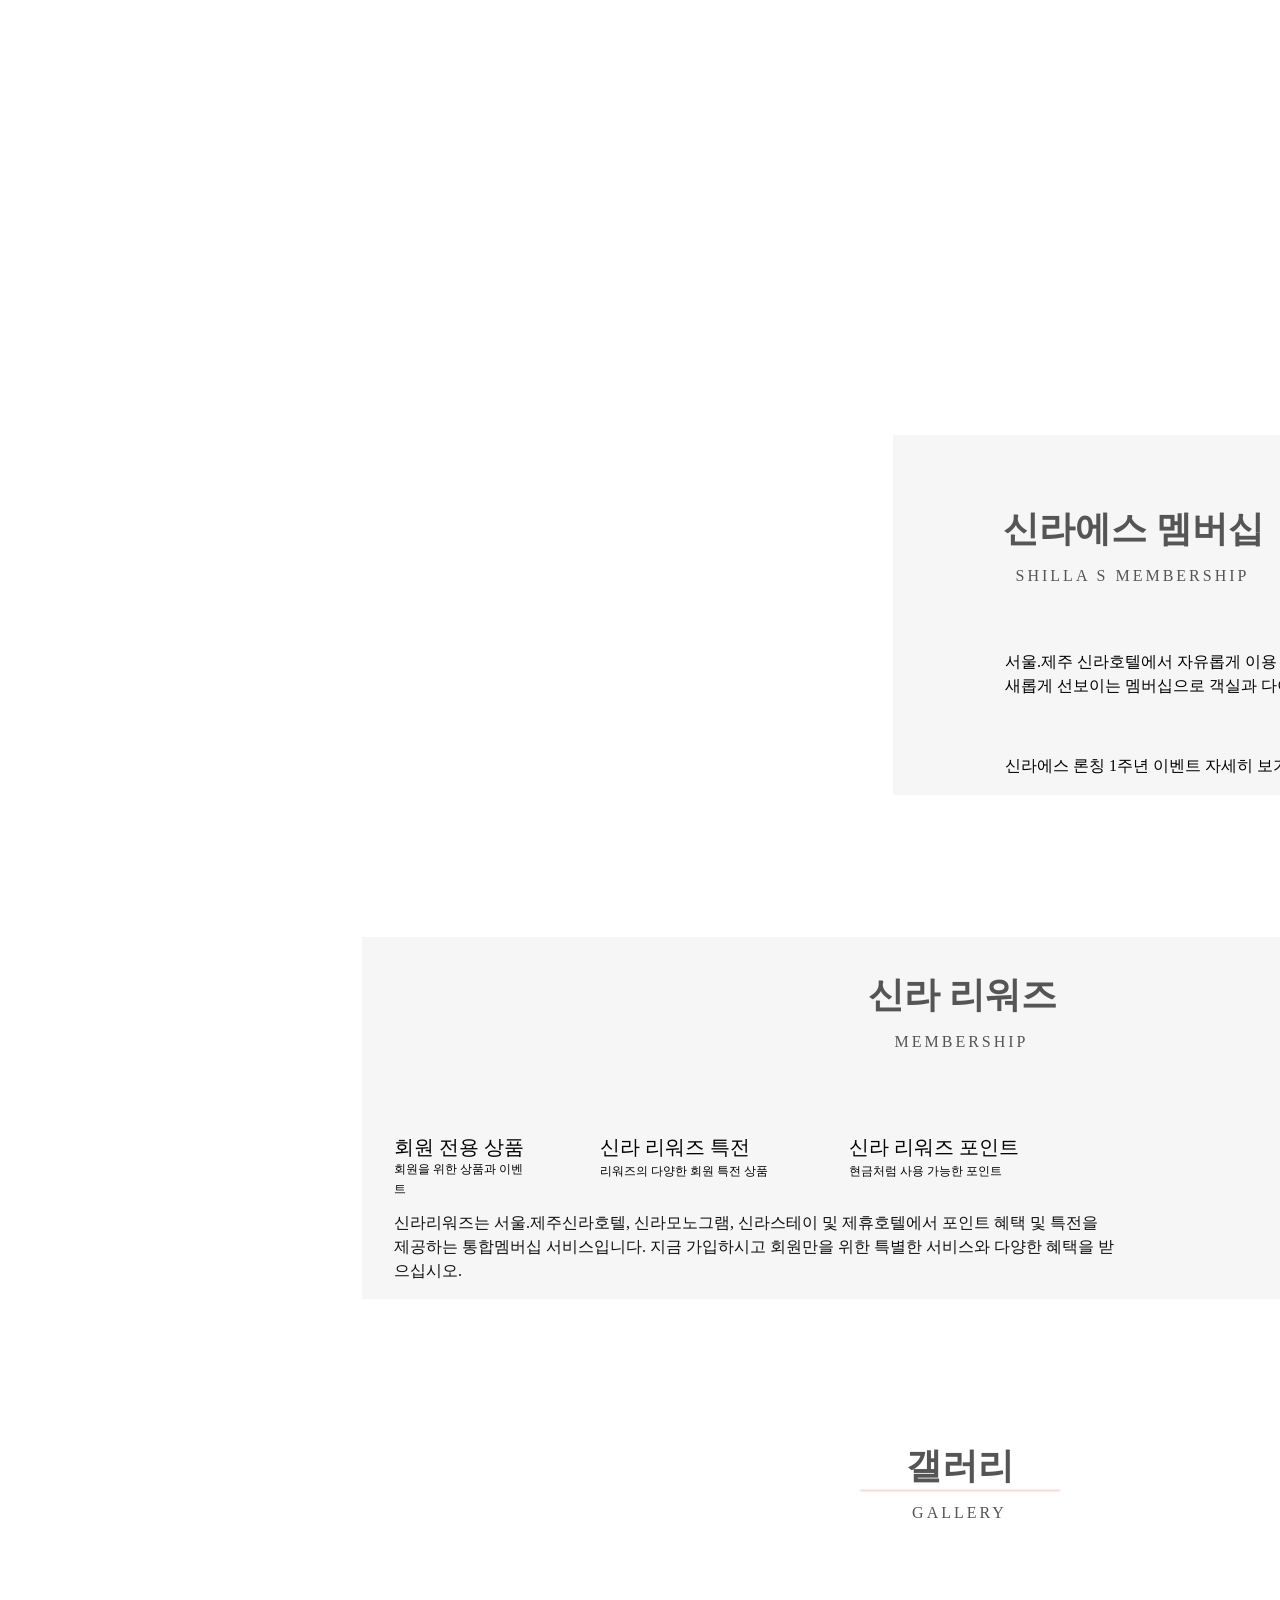
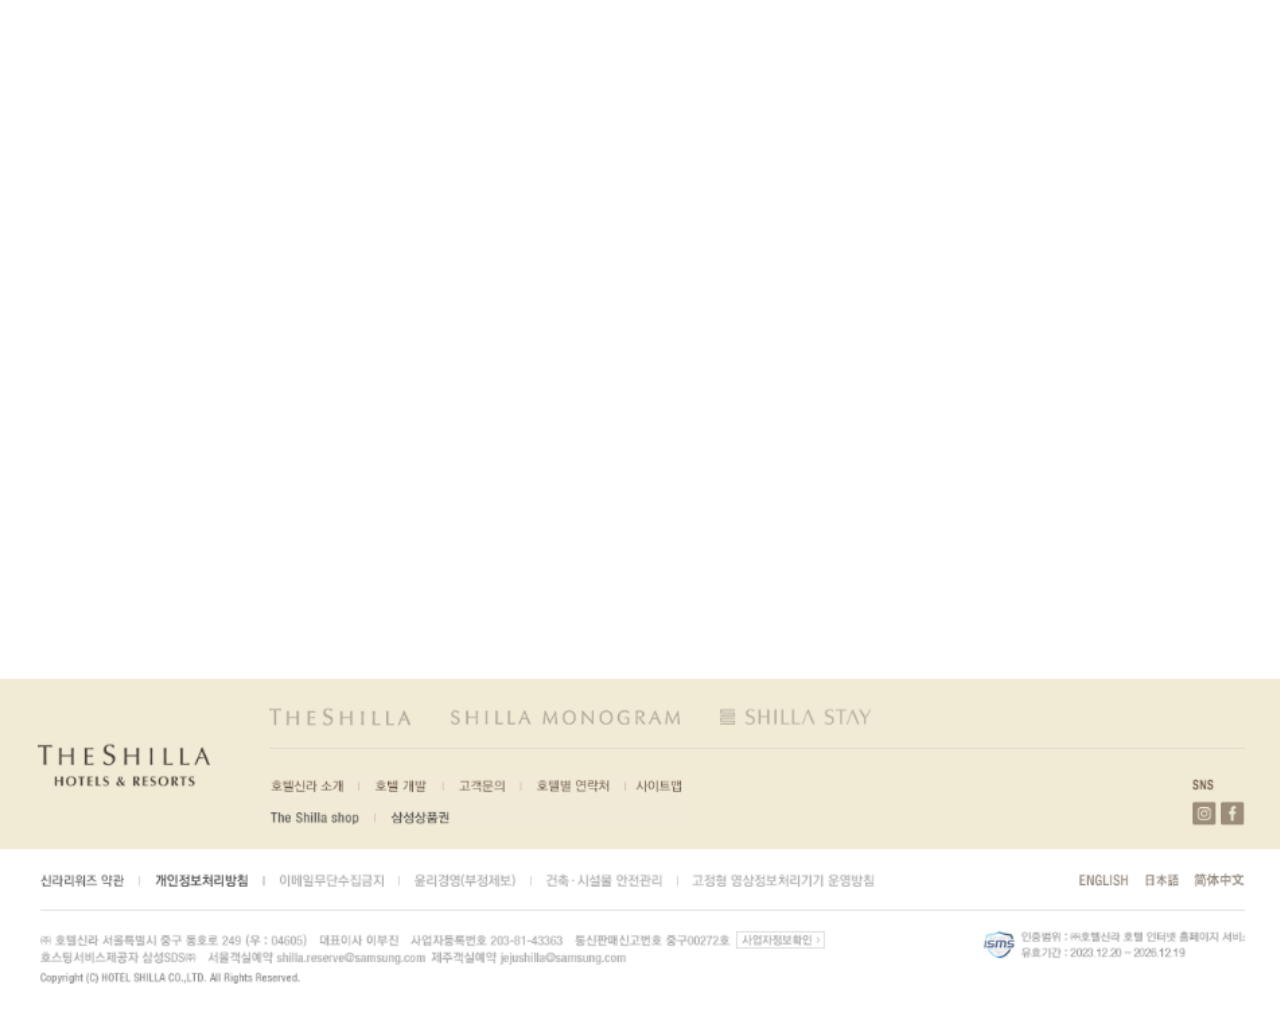
==== commit a5d462d7: "7th" ====
--- a/docs/index.html
+++ b/docs/index.html
@@ -4,17 +4,36 @@
     <meta charset="UTF-8" />
     <meta name="viewport" content="width=device-width, initial-scale=1.0" />
     <title>호텔신라 메인페이지 클론 코딩 </title>
-
-<link rel="stylesheet" href="https://hangeul.pstatic.net/hangeul_static/css/nanum-jejumyeongjo.css">   
-
-
-
-    <link rel="stylesheet" href="css/index.css" />
+    <meta name="description" content="신라 호텔 " />
+<meta property="og:title" content=" " />
+<meta property="og:description" content="신라 호텔 " />
+<meta name="theme-color" content="#FFFFFF" />
+<meta name="application-name" content=" " />
+<link rel="icon" type="image/x-icon" href="favicon.ico" />
+<link rel="icon" type="image/png" href="images/favicon.png" />
+
+<link rel="stylesheet" href="https://hangeul.pstatic.net/hangeul_static/css/nanum-jejumyeongjo.css">     
+    <link rel="stylesheet" href="css/index.css" /> 
+
+<meta name="신라 호텔 클론 코딩 " content="신라 호텔 클론 코딩 " />
+<meta property="og:title" content=" " />
+<meta property="og:description" content="신라 호텔 " />
+<meta name="theme-color" content="#FFFFFF" />
+<meta name="application-name" content=" " />
+<link rel="icon" type="image/x-icon" href="favicon.ico" />
+
   </head>
   <body>
           <div class="h_wrap">          
         <div class="rectangle-1">  <!-- 우상단 시작  -->
-          <div class="group"><span class="korean">한국어</span></div>
+         <div class="group">
+  <select class="language-select">
+    <option value="ko">한국어</option>
+    <option value="en">English</option>
+    <option value="zh">日本語</option>
+    <option value="ja">简体中文</option>
+  </select>
+</div>
 
             <div class="top-rewards"> 
             <span class="shilla-rewards">신라리워즈  가입</span>
@@ -24,15 +43,16 @@
             <span class="reservation-check">예약확인</span>
           </div>
           <div class="rectangle-4"><span class="login">로그인</span></div>
-          <div class="top-logo"></div>
+          <div class="top-logo">
+            <a href="index.html"><img src="images/top_logo.gif"  alt="ci"></a>
+          </div>
           
           
           <div class="group-5">
              <div class="frame">
                <span class="hotel-search">호텔찾기 
                        <img src="images/searchicon.png" alt="검색" class="search-icon" />
-              </span>
-              
+              </span>              
             </div>    
           </div>
 
@@ -52,7 +72,9 @@
       </div>  <!-- 헤더 끝 --> 
 
           <div class="h_wrap_copy">  
-            <div class="top-logo-2">             </div>         
+            <div class="top-logo-2">
+              <a href="index.html"><img src="images/top_logo.gif" alt="ci"></a>
+            </div>         
       </div>  <!-- 헤더 카피 --> 
 
      
@@ -209,8 +231,7 @@
               <div class="rectangle-39"> 
                     <iframe width="560" height="315"
         src="https://www.youtube.com/embed/zvmh3FwCmqg"
-        title="YouTube video player"
-        frameborder="0"
+        title="YouTube video player"    
         allow="accelerometer; autoplay; clipboard-write; encrypted-media; gyroscope; picture-in-picture"
         allowfullscreen>
     </iframe>
--- a/docs/css/index.css
+++ b/docs/css/index.css
@@ -215,15 +215,13 @@
 
 
 .h_wrap_copy > .top-logo-2{
-  position: absolute;
-  width: 100% ; 
+  position: relative;
+  width: 100% ;  
+  max-width: 200px; 
   height: 49px;
   top: 7px; 
-  margin: auto ; 
-  background: url(https://codia-f2c.s3.us-west-1.amazonaws.com/image/2025-07-29/nN7O1qzRUf.png)
-    no-repeat center;
-/*   background-size: cover;
- */  z-index: 30000; 
+  margin: auto ;  
+  z-index: 30000; 
 }
 
 .group-5 {
@@ -279,7 +277,11 @@
   font-size: 16px;
   font-weight: 600;  
   
-}  
+}   
+
+iframe{
+  border : 0 ; 
+}
 
 .calender{
   width: 18px ; 
@@ -287,7 +289,19 @@
   padding-left : 8px ; 
 }
 
-
+.language-select {
+    padding: 9px 10px;
+    font-size: 12px;
+    background: #f1E3C4 ;      
+    color: #222;
+    outline: none;
+    transition: border 0.2s; 
+    border : 0.5px solid #f1E3C4 ;   
+}
+
+.language-select:focus {
+   background:    #f1E3C4 ;     
+ }
 .reservation-calendar {
   display: flex;
   align-items: flex-start;
@@ -1397,7 +1411,7 @@
   background-size: cover;  
   margin: auto ; 
   z-index: 1;
- */}   
+ }   
 
 .banner02{ 
   position: absolute;
@@ -1406,8 +1420,8 @@
   left: 0;
   background : url(../images/banner2.jpg) no-repeat center;     
   background-size: cover; 
-  margin: auto ;  
- z-index: ;   
+  margin: auto ;      
+   z-index: 1; 
  }
 
 .banner03{ 
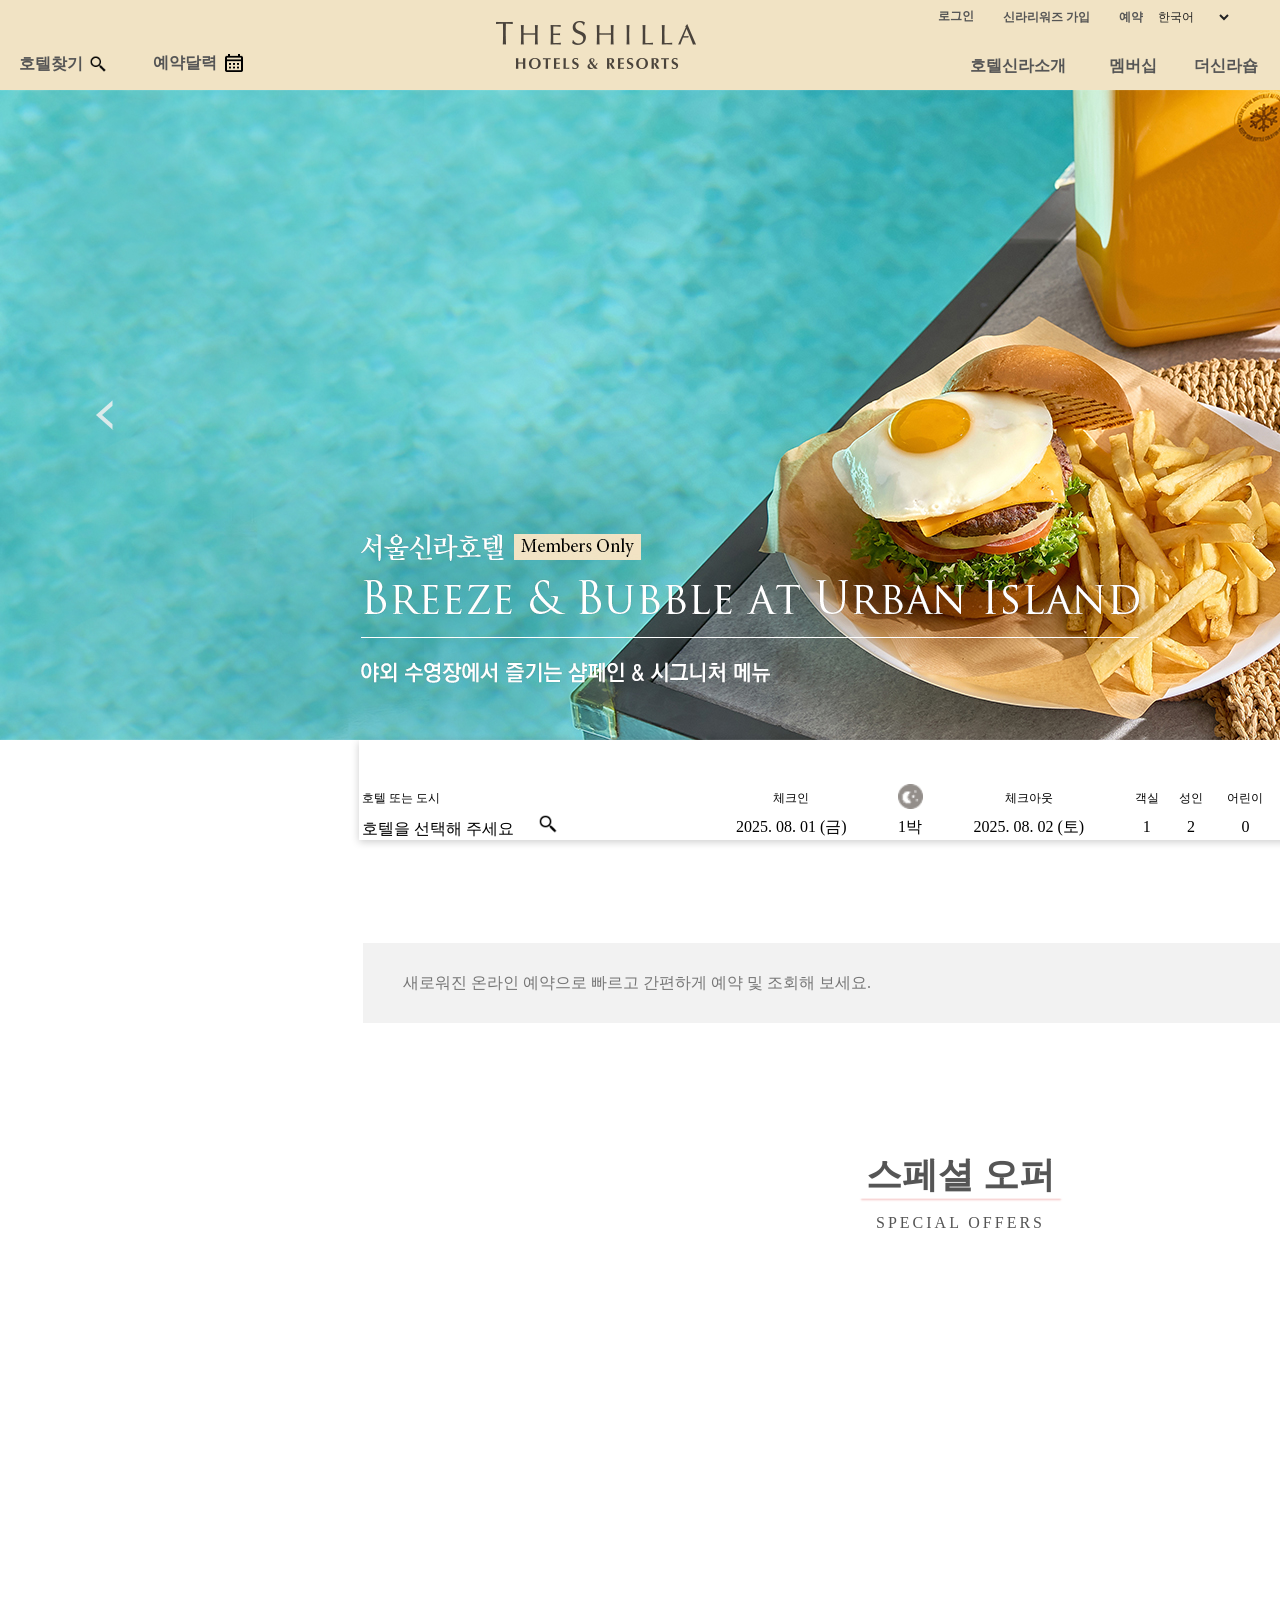
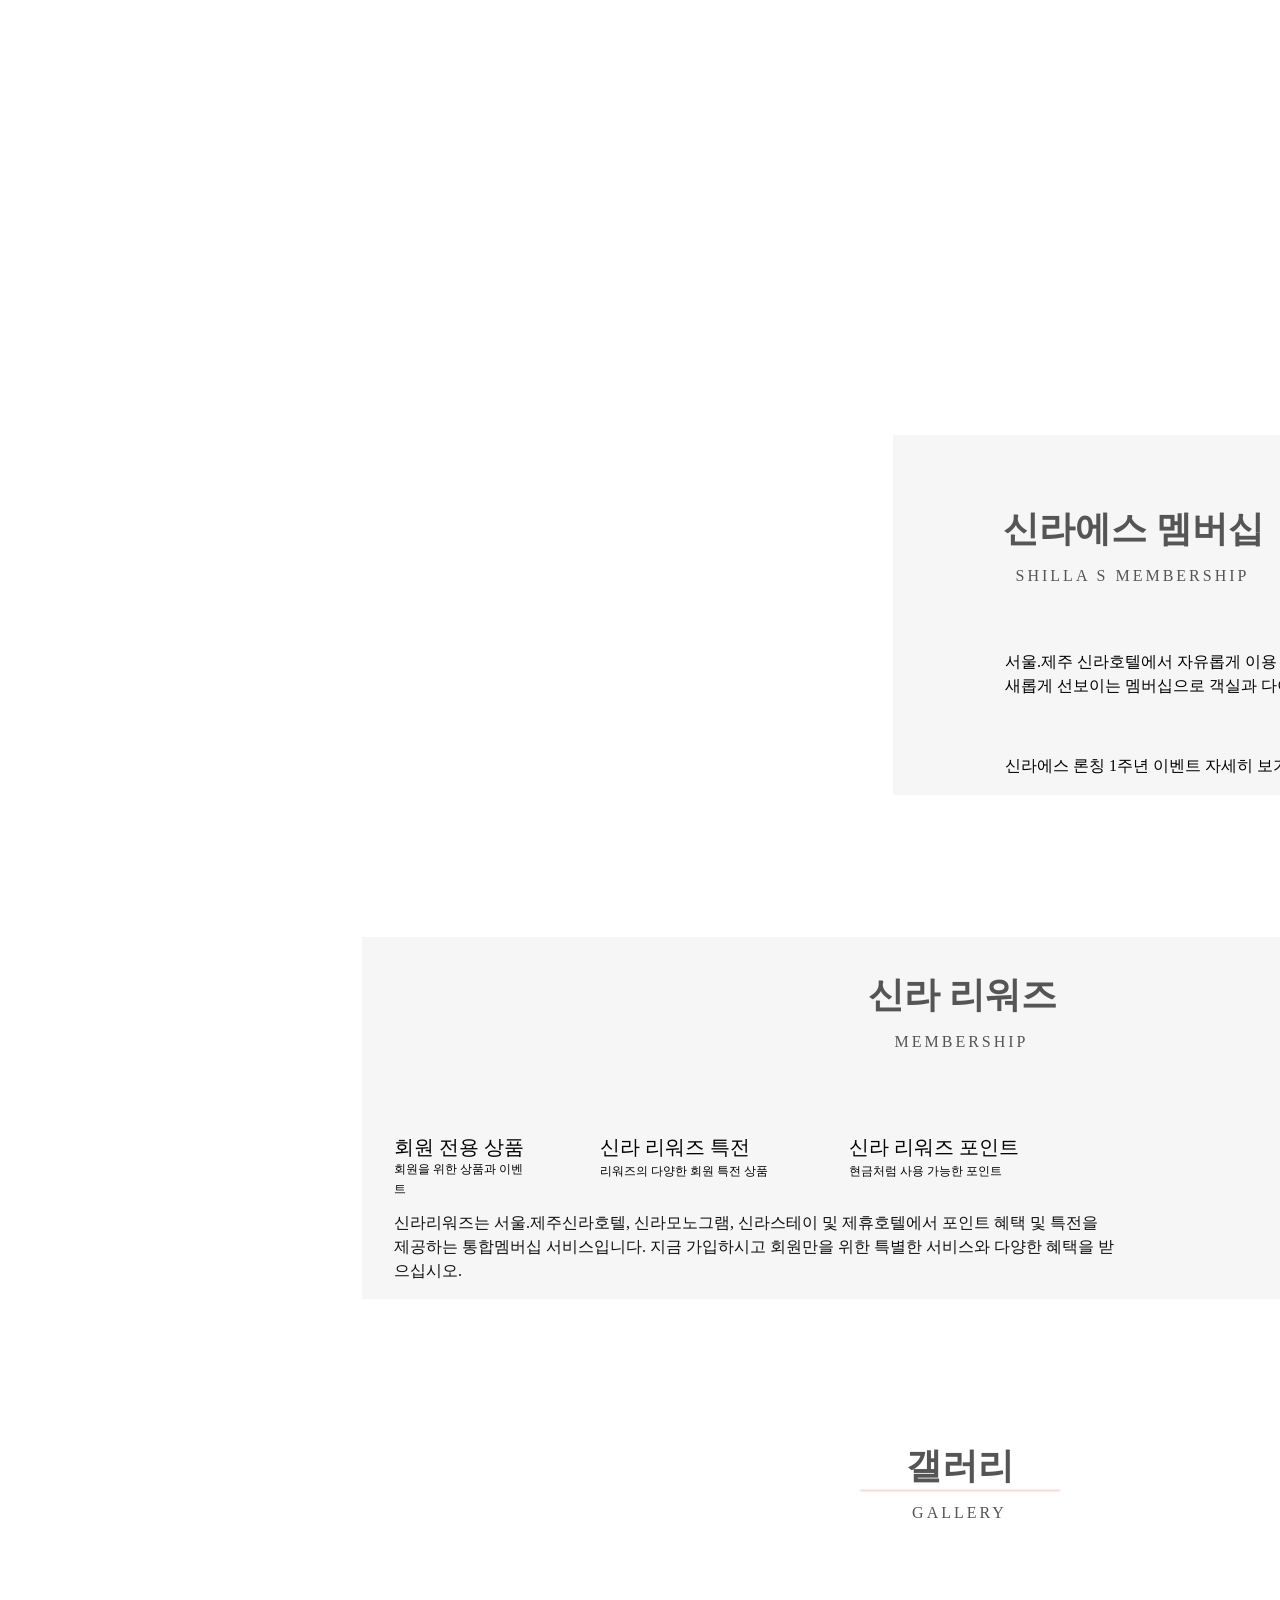
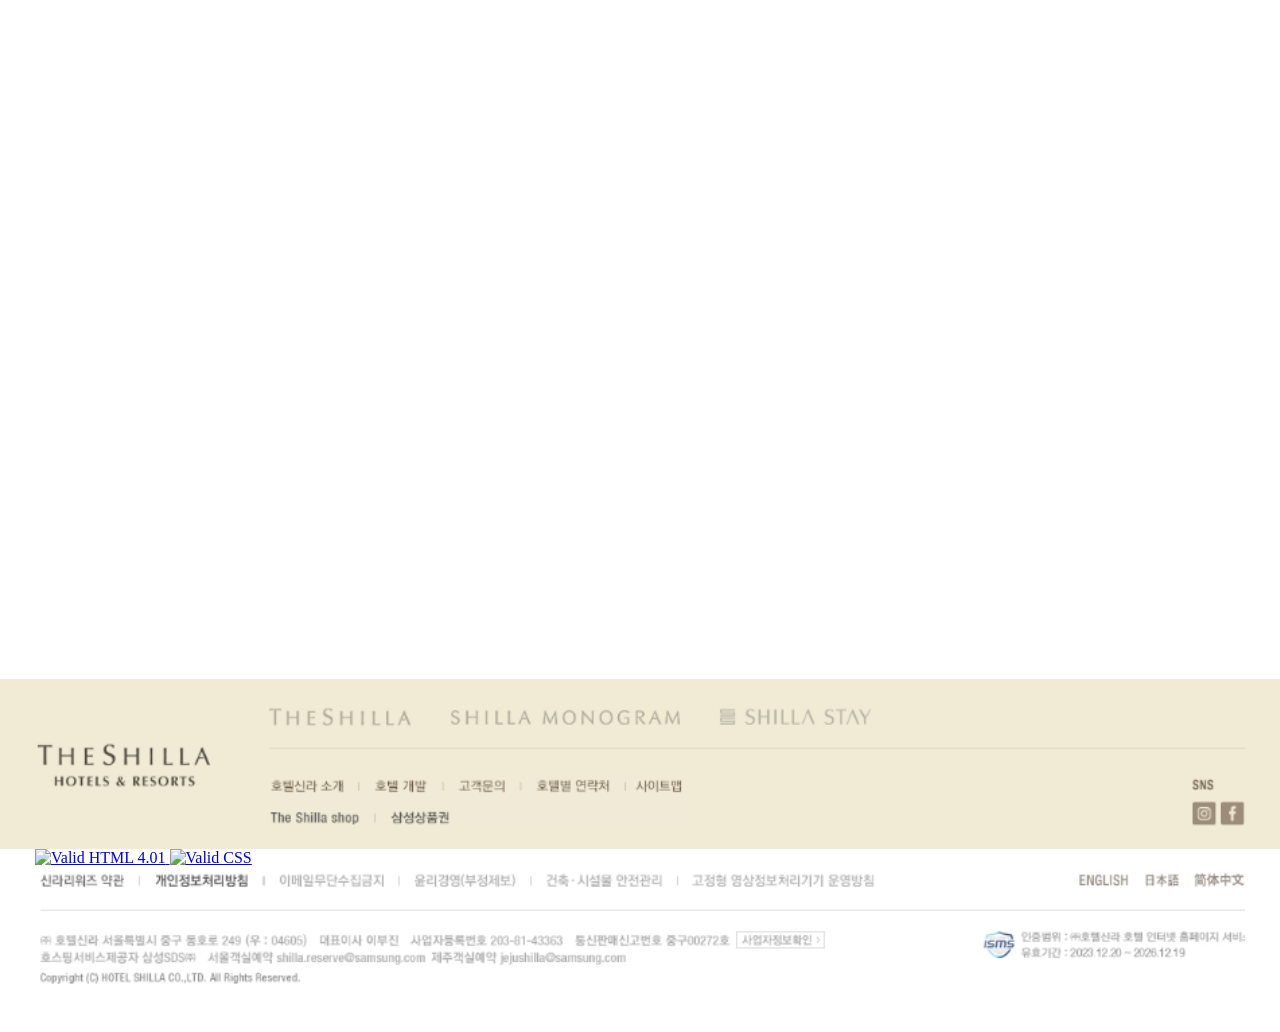
==== commit 202557fd: "test" ====
--- a/docs/index.html
+++ b/docs/index.html
@@ -53,6 +53,7 @@
                <span class="hotel-search">호텔찾기 
                        <img src="images/searchicon.png" alt="검색" class="search-icon" />
               </span>              
+
             </div>    
           </div>
 
@@ -64,10 +65,14 @@
             </span>
           </div>
           
-          <span class="shilla-hotel-introduction">호텔신라소개</span>
-          <span class="the-shilla-shop">더신라숍</span
-          >
-          <span class="membership">멤버십</span>
+          <a href="#"><span class="shilla-hotel-introduction">호텔신라소개</span></a>
+          
+          <a href="#">
+            <span class="the-shilla-shop">더신라숍</span
+            >
+          </a>
+          
+          <a href="#"><span class="membership">멤버십</span></a>
         </div>  <!--  우상단 끝 -->
       </div>  <!-- 헤더 끝 --> 
 
@@ -102,7 +107,8 @@
       <div class="rectangle-7">  <!-- 다이닝 박스 -->
         <span class="online-reservation"
           >새로워진 온라인 예약으로 빠르고 간편하게 예약 및 조회해 보세요. </span
-        ><span class="dining-reservation">다이닝 예약 바로가기 </span>
+        >
+        <a href="#"><span class="dining-reservation">다이닝 예약 바로가기 </span></a>
       </div>  <!-- 다이닝 끝 -->  
 
 
@@ -146,7 +152,9 @@
           <div class="rectangle-1d"></div>
           <div class="group-1e">
             <span class="shilla-es-membership">신라에스 멤버십</span
-            ><span class="shilla-membership">SHILLA S MEMBERSHIP</span>
+            >
+            
+            <span class="shilla-membership">SHILLA S MEMBERSHIP</span>
           </div>
           <div class="group-1f">
             <span class="shilla-es"
@@ -247,7 +255,7 @@
       <!-- 예약테이블 시작 -->
       <div class="group-40">
         <div class="search_box">
-          <span class="search">검색</span>
+          <a href="#"><span class="search">검색</span></a>
         </div>
       </div>  
             <div class="rectangle-41">  
@@ -289,7 +297,16 @@
           <div class="foot01"></div>          
         </div>
         <div class="footbox02">
-            <div class="foot02"></div>
+            <div class="foot02">
+<a href="https://validator.w3.org/check?uri=https://nicky202505.github.io/project02">
+  <img src="https://www.w3.org/Icons/valid-html401" alt="Valid HTML 4.01" />
+</a>
+<a href="https://jigsaw.w3.org/css-validator/validator?uri=https://nicky202505.github.io/project02">
+  <img src="https://jigsaw.w3.org/css-validator/images/vcss" alt="Valid CSS" />
+</a> 
+            
+    
+              </div>
         </div>
   
         <script src="https://code.jquery.com/jquery-3.6.0.min.js"></script>
--- a/docs/css/index.css
+++ b/docs/css/index.css
@@ -750,7 +750,6 @@
   height: 24px;
   margin: 0 0 0 0;
   color: #000000;
-  font-family: Spectral, var(--default-font-family);
   font-size: 16px;
   font-weight: 300;
   line-height: 24px; 
@@ -766,8 +765,7 @@
   height: 24px;
   top: 319px;
   left: 643px;
-  color: #000000;
-  font-family: Spectral, var(--default-font-family);
+  color: #000000; 
   font-size: 16px;
   font-weight: 300;
   line-height: 24px;
@@ -978,8 +976,7 @@
   position: relative;
   height: 20px;
   margin: 4px 0 0 0;
-  color: #000000;
-  font-family: Spectral, var(--default-font-family);
+  color: #000000; 
   font-size: 12px;
   font-weight: 300;
   line-height: 20px;
@@ -1002,8 +999,7 @@
   width: 158px;
   height: 20px;
   margin: 0 0 0 0;
-  color: #000000;
-  font-family: Spectral, var(--default-font-family);
+  color: #000000; 
   font-size: 20px;
   font-weight: 300;
   line-height: 20px;
@@ -1068,7 +1064,6 @@
   height: 28px;
   margin: 4px 0 0 28px;
   color: #ffffff;
-  font-family: Spectral, var(--default-font-family);
   font-size: 16px;
   font-weight: 300;
   line-height: 28px;
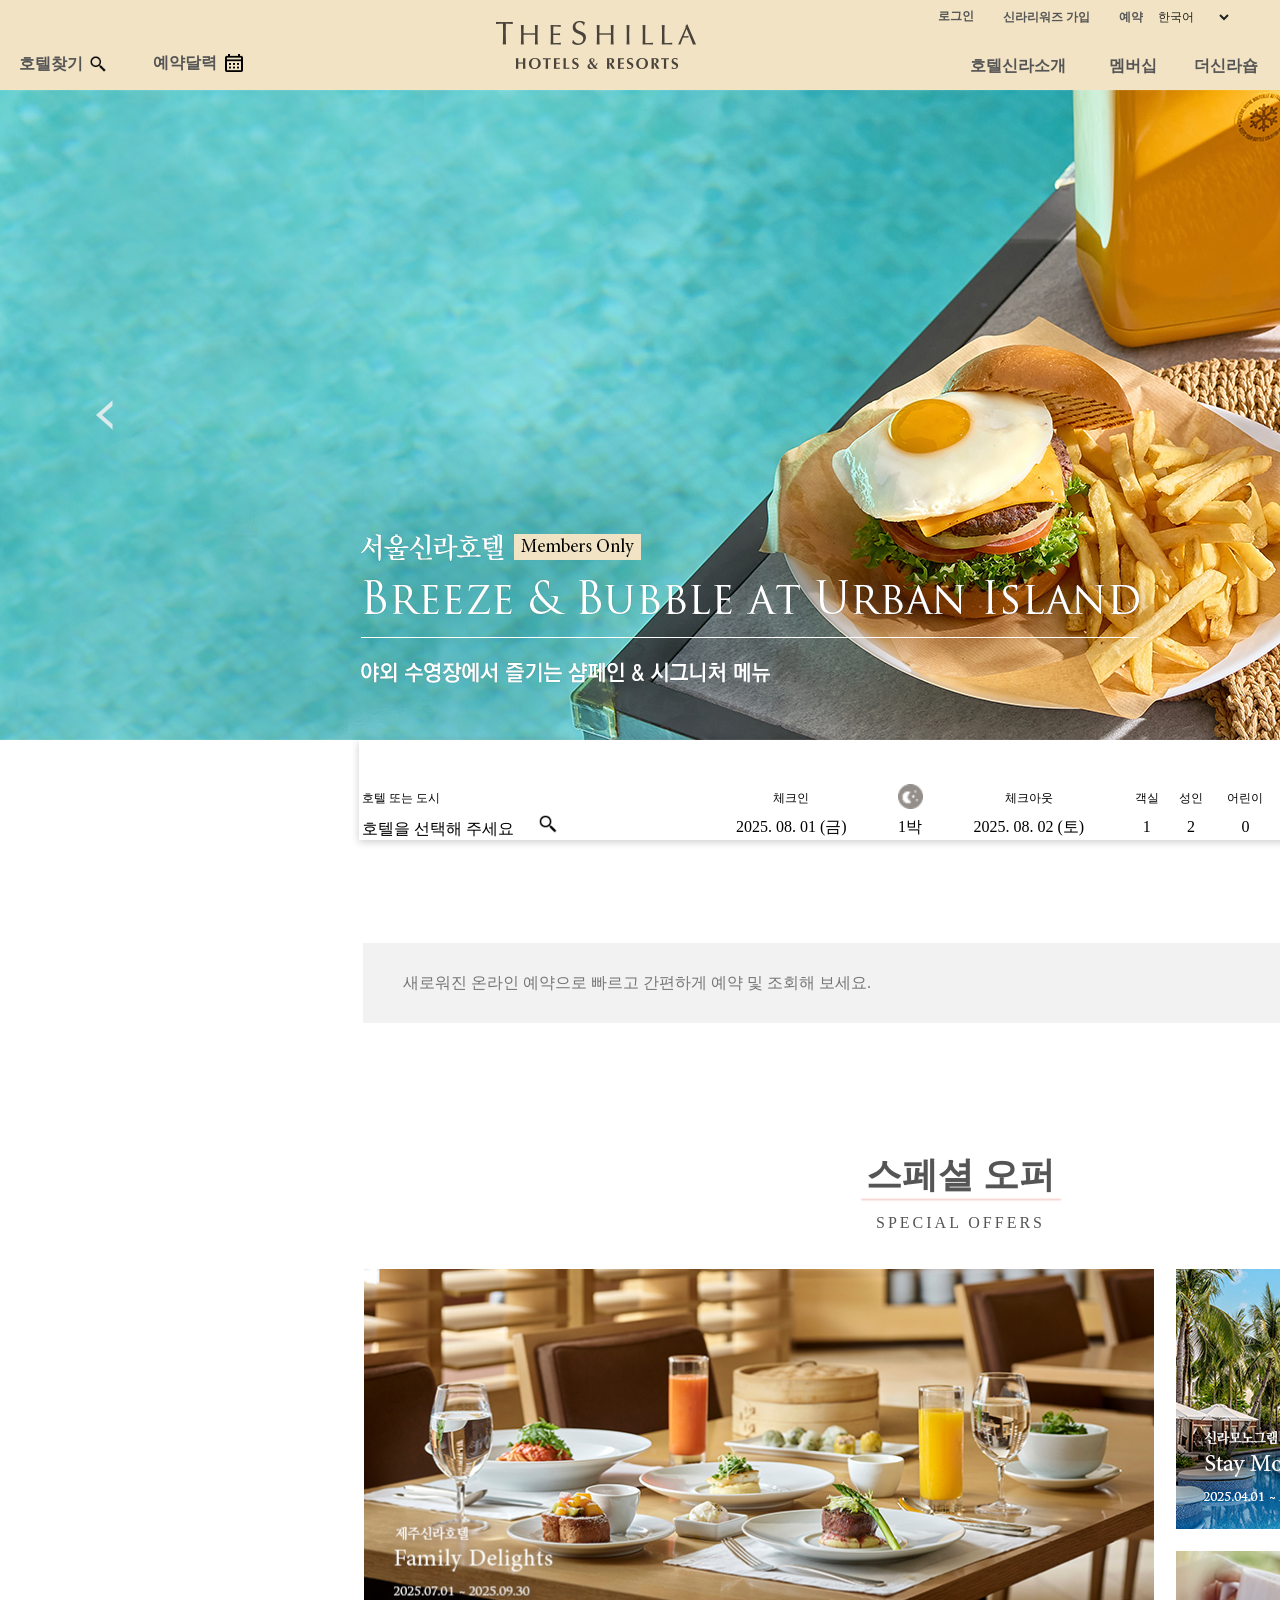
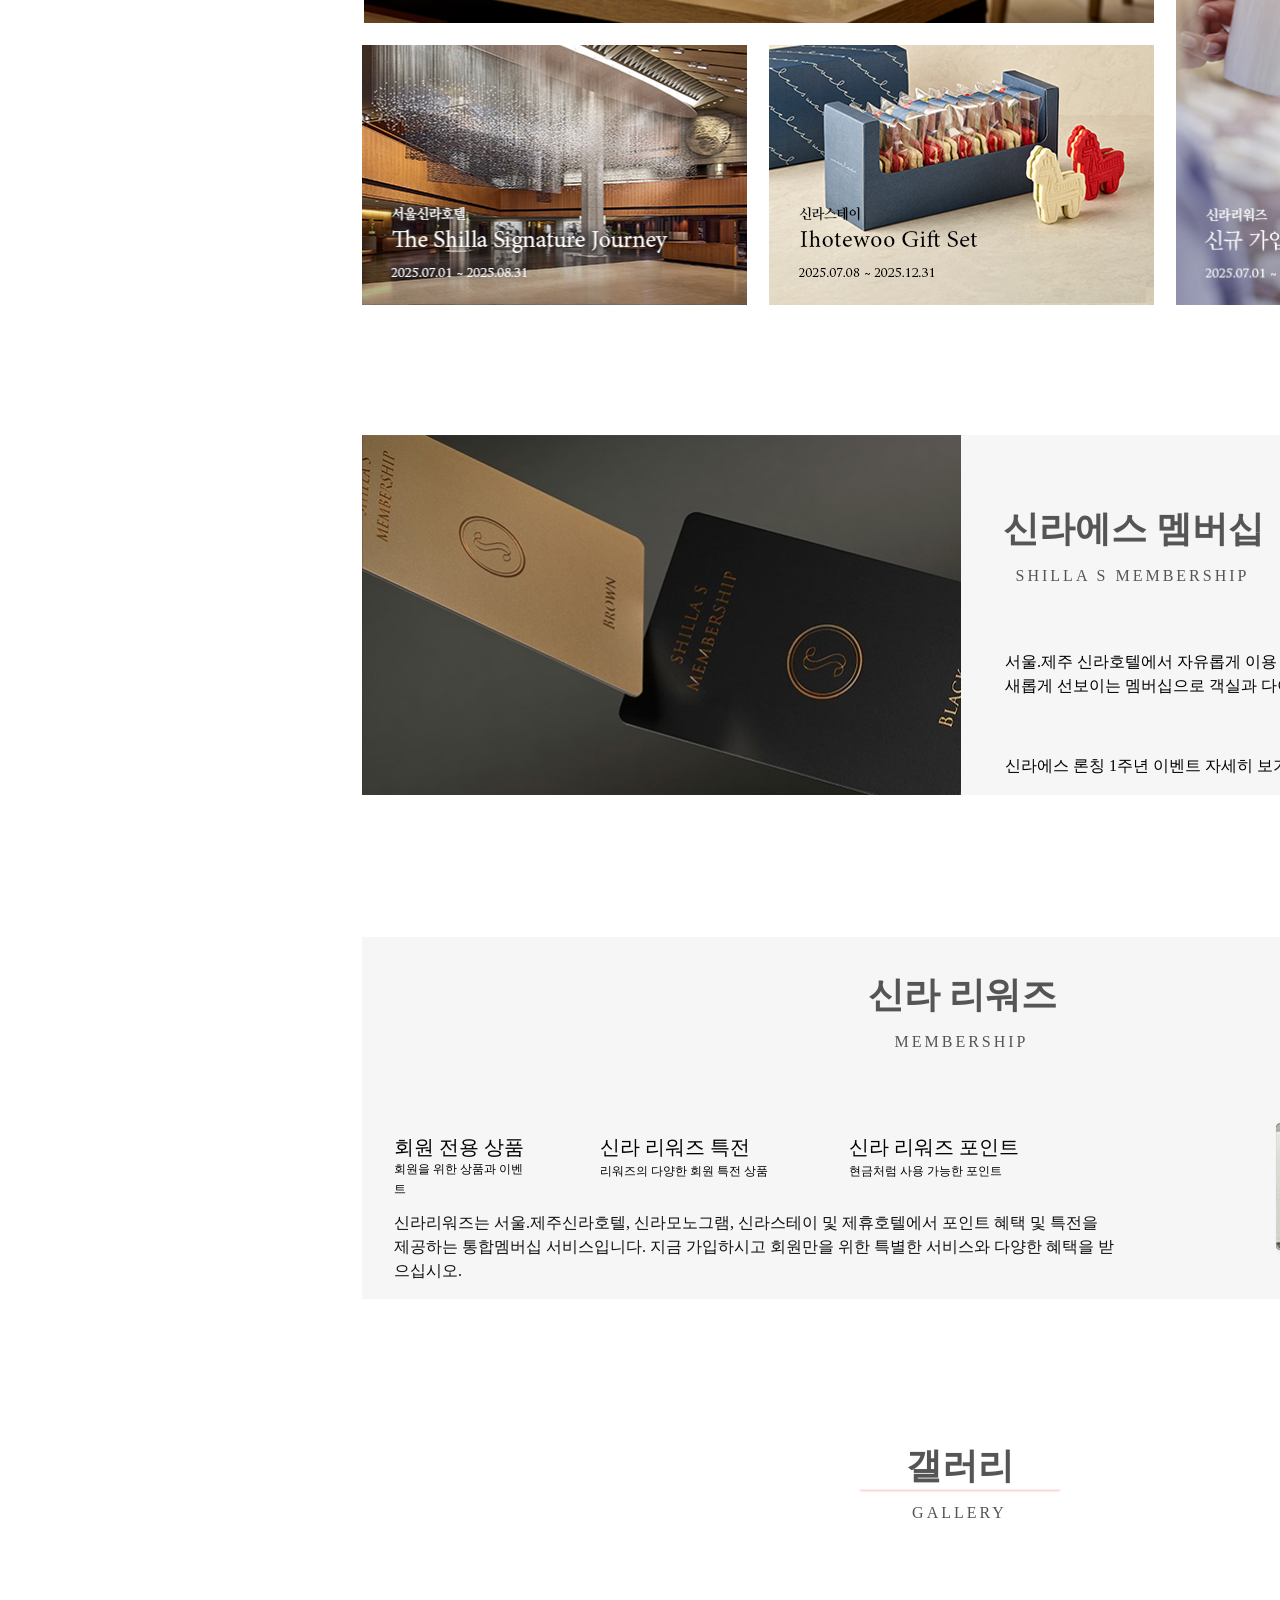
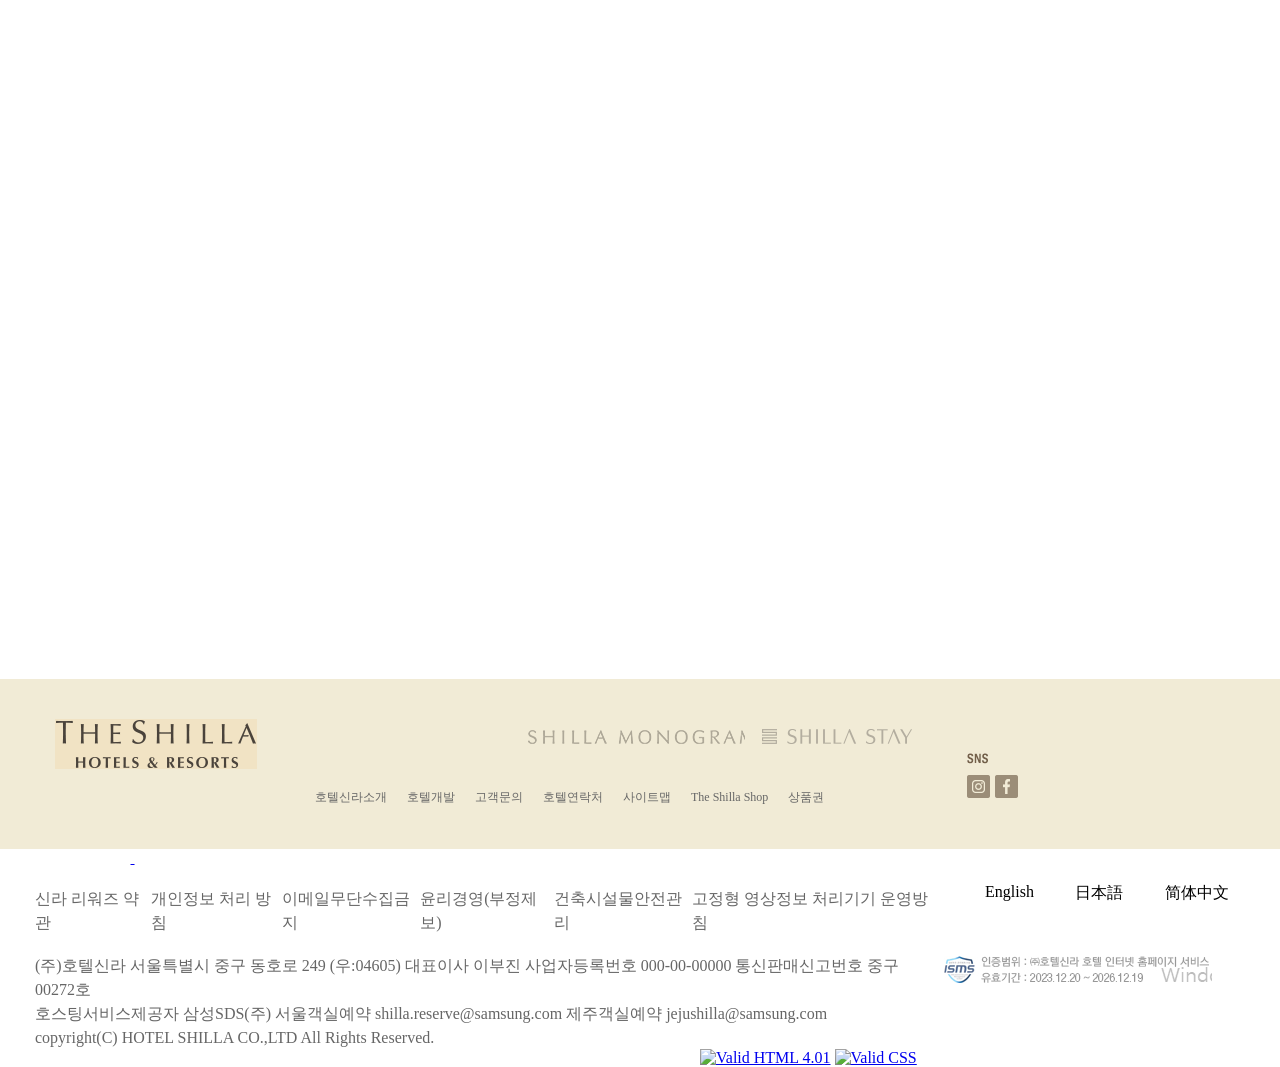
==== commit 0e6d4bcc: "final" ====
--- a/docs/index.html
+++ b/docs/index.html
@@ -12,8 +12,9 @@
 <link rel="icon" type="image/x-icon" href="favicon.ico" />
 <link rel="icon" type="image/png" href="images/favicon.png" />
 
-<link rel="stylesheet" href="https://hangeul.pstatic.net/hangeul_static/css/nanum-jejumyeongjo.css">     
-    <link rel="stylesheet" href="css/index.css" /> 
+<link rel="stylesheet" href="https://hangeul.pstatic.net/hangeul_static/css/nanum-jejumyeongjo.css">
+
+<link rel="stylesheet" href="css/index.css" /> 
 
 <meta name="신라 호텔 클론 코딩 " content="신라 호텔 클론 코딩 " />
 <meta property="og:title" content=" " />
@@ -203,7 +204,7 @@
               <span>
                 신라리워즈는 서울.제주신라호텔, 신라모노그램, 신라스테이 및
               제휴호텔에서 포인트 혜택 및 특전을 <br>
-              제공하는 통합멤버십 서비스입니다.               지금 가입하시고 회원만을 위한 특별한 서비스와 다양한
+              제공하는 통합멤버십 서비스입니다. 지금 가입하시고 회원만을 위한 특별한 서비스와 다양한
               혜택을 받으십시오.   
               </span>
             </div>
@@ -293,23 +294,82 @@
 
     </div>  <!--  바디 컨테이너 끝 --> 
 
-          <div class="footbox01">
-          <div class="foot01"></div>          
-        </div>
-        <div class="footbox02">
-            <div class="foot02">
-<a href="https://validator.w3.org/check?uri=https://nicky202505.github.io/project02">
-  <img src="https://www.w3.org/Icons/valid-html401" alt="Valid HTML 4.01" />
+          <div class="footbox01"> 
+          <div class="foot01">
+            <div class="ci_bottom"><img src="images/top_logo.gif" alt=""></div> 
+
+           <!--  <div class="shila">
+              <img src="images/logo-2.jpg" alt="더신라">
+            </div>   --> 
+
+            <div class="monogram">
+              <img src="images/monogram.png" alt="모노그램 링크">
+            </div>  
+
+            <div class="shillastay">
+              <img src="images/sillastay.png" alt="신라스테이">
+            </div> 
+
+            <ul class="foot_list">
+              <li>호텔신라소개 </li>
+              <li>호텔개발</li>
+              <li>고객문의</li>
+              <li>호텔연락처</li>
+              <li>사이트맵</li>
+              <li>The Shilla Shop</li>
+              <li>상품권</li>
+            </ul> 
+
+            <div class="sns">
+              <img src="images/sns.png" alt="sns">
+            </div>
+
+
+
+
+
+          </div>          
+        </div>
+
+
+        <div class="footbox02"> 
+          <a href="https://validator.w3.org/check?uri=https://nicky202505.github.io/project02">
+  <img src="https://www.w3.org/Icons/valid-html401" alt="Valid HTML 4.01"  class="valid-html"/>
 </a>
 <a href="https://jigsaw.w3.org/css-validator/validator?uri=https://nicky202505.github.io/project02">
-  <img src="https://jigsaw.w3.org/css-validator/images/vcss" alt="Valid CSS" />
+  <img src="https://jigsaw.w3.org/css-validator/images/vcss" alt="Valid CSS" class="valid-css"/>
 </a> 
-            
-    
-              </div>
+            <div class="foot02"> 
+              <ul class="rules">
+                <li>신라 리워즈 약관</li>
+                <li>개인정보 처리 방침</li>
+                <li>이메일무단수집금지</li>
+                <li>윤리경영(부정제보)</li>
+                <li>건축시설물안전관리</li>
+                <li>고정형 영상정보 처리기기 운영방침 </li>                 
+              </ul> 
+
+              <ul class="language">
+                <li>English</li>
+                <li>日本語</li> 
+                <li>简体中文</li>
+              </ul>             
+              
+                <span class="info">
+                (주)호텔신라 서울특별시 중구 동호로 249 (우:04605) 대표이사 이부진 사업자등록번호 000-00-00000 통신판매신고번호 중구00272호 <br>
+                호스팅서비스제공자 삼성SDS(주) 서울객실예약 shilla.reserve@samsung.com 제주객실예약 jejushilla@samsung.com <br>
+                copyright(C) HOTEL SHILLA CO.,LTD All Rights Reserved.
+
+                </span>  
+
+                <div class="certif">
+                  <img src="images/cert.png" alt="certificate">
+                </div>
+          
+            </div>
         </div>
   
-        <script src="https://code.jquery.com/jquery-3.6.0.min.js"></script>
+  <script src="https://code.jquery.com/jquery-3.6.0.min.js"></script>
   <script src="script/headerScroll.js"></script>
     
   </body>
--- a/docs/css/index.css
+++ b/docs/css/index.css
@@ -14,21 +14,17 @@
 body, .main-container{
   margin : 0 ; 
   padding : 0 ; 
-/*   overflow: hidden;  */
-
 }
 
 
 .main-container {
   position : relative ; 
-/*    overflow: hidden; 
- */  
+  
 }
 
 .main-container,
 .main-container * {
-/*   box-sizing: border-box;
- */}
+}
 
 input,
 select,
@@ -204,7 +200,7 @@
   height: 49.725px;
   top: 19.643px;
   left: 454.556px;
-  background: url(https://codia-f2c.s3.us-west-1.amazonaws.com/image/2025-07-29/nN7O1qzRUf.png)
+  background: url(../images/top_logo.gif)
     no-repeat center;
   background-size: cover;
   z-index: 33;
@@ -298,6 +294,9 @@
     transition: border 0.2s; 
     border : 0.5px solid #f1E3C4 ;   
 }
+
+
+
 
 .language-select:focus {
    background:    #f1E3C4 ;     
@@ -583,7 +582,7 @@
   height: 354px;
   top: 0;
   left: 0;
-  background: url(https://codia-f2c.s3.us-west-1.amazonaws.com/image/2025-07-29/q2ZNJqYLEK.png)
+  background: url(../images/table.png)
     no-repeat center;
   background-size: cover;
   z-index: 78;
@@ -594,7 +593,7 @@
   height: 260px;
   top: 0;
   left: 812px;
-  background: url(https://codia-f2c.s3.us-west-1.amazonaws.com/image/2025-07-29/cJ9TCkH97O.png)
+  background: url(../images/parm.jpg)
     no-repeat center;
   background-size: cover;
   z-index: 79;
@@ -613,7 +612,7 @@
   height: 354px;
   top: 0;
   left: 814px;
-  background: url(https://codia-f2c.s3.us-west-1.amazonaws.com/image/2025-07-29/Ouy4Tgcn7y.png)
+  background: url(../images/phone.jpg)
     no-repeat center;
   background-size: cover;
   z-index: 80;
@@ -624,7 +623,7 @@
   height: 260px;
   top: 94px;
   left: 0;
-  background: url(https://codia-f2c.s3.us-west-1.amazonaws.com/image/2025-07-29/b2x9biWfR1.png)
+  background: url(../images/land.jpg)
     no-repeat center;
   background-size: cover;
   z-index: 76;
@@ -635,8 +634,8 @@
   height: 260px;
   top: 94px;
   left: 407px;
-  background: url(https://codia-f2c.s3.us-west-1.amazonaws.com/image/2025-07-29/6f6BNTTKTc.png)
-    no-repeat center;
+  background: url(../images/gallery05.jpg)
+    no-repeat ;
   background-size: cover;
   z-index: 77;
 }
@@ -681,11 +680,12 @@
   height: 360px;
   top: 0px;
   left: 0;
-  background: url(https://codia-f2c.s3.us-west-1.amazonaws.com/image/2025-07-29/fWk6peW9CC.png)
-    no-repeat center;
+  background: url(../images/mcard.png) 
+    no-repeat ;  
   background-size: cover;
-  z-index: 130;
-}
+  z-index: 400;
+}
+
 .group-1e {
   position: absolute;
   width: 256px;
@@ -885,7 +885,7 @@
   height: 135px;
   top: 184px;
   left: 913px;
-  background: url(https://codia-f2c.s3.us-west-1.amazonaws.com/image/2025-07-29/syFWLJMLcx.png)
+  background: url(../images/rwCard.png)
     no-repeat center;
   background-size: cover;
   z-index: 96;
@@ -1168,7 +1168,7 @@
   height: 44px;
   margin: 0 0 0 0;
   color: #555555;
-    font-family: 'NanumJejuMyeongjo', serif; 
+  font-family: 'NanumJejuMyeongjo', serif; 
   font-size: 36px;
   font-weight: 600;
   line-height: 44px;
@@ -1248,18 +1248,132 @@
 .foot01{
   width : 100% ; 
   max-width : 1210px ;  
-   height : 170px ; 
+  height : 170px ; 
   margin : auto ; 
   color : #101010 ;  
-  background: url(../images/footershot01.png)  no-repeat ;   
-  background-size: cover;   
-
-
-}
+
+ display : grid ; 
+ grid-template-columns: 230px 230px 230px 230px ; 
+ grid-template-rows: 68px 100px ; 
+} 
+
+.ci_bottom {
+  grid-column: 1/2;
+  grid-row: 1/-1;   
+  margin : 40px 20px ;   ;  
+  width : 200px ;   
+  height : auto ; 
+} 
+
+/*   .shila{ 
+  grid-column: 2/3;
+  grid-row: 1/2;   
+  margin : 40px 20px ;     
+  width : 200px ; 
+  height : auto ; 
+} */
+
+
+.monogram{ 
+  grid-column: 3/4;
+  grid-row: 1/2;   
+  margin : 20px 20px ;   ;  
+  width : 200px ; 
+  height : auto ; 
+} 
+
+.shillastay{ 
+  grid-column: 4/5;
+  grid-row: 1/2;   
+  margin : 20px 20px ;  
+  width : 200px ; 
+  height : auto ; 
+}
+
+.foot_list{ 
+  grid-column: 2/-1;
+  display : flex ;  
+  list-style: none; 
+  color : #666 ;  
+  align-items: center; 
+  font-size: 12px ;
+} 
+
+.foot_list >li {
+  margin : 0 10px ; 
+}
+
+.sns{
+  grid-column : 7/-1  
+}
+
+
+.foot02{
+  display : grid ; 
+  grid-template-columns: 5fr 1fr;
+  grid-template-rows: 1fr 1fr ;   
+  margin-top : 0 ;  
+}  
+
+.rules{  
+  grid-column: 1/2;    
+  display : flex ; 
+  list-style: none ;  
+  font-size: 16px ; 
+  line-height: 24px ;
+  color : #666 ; 
+  margin : 20px  0 0 0  ;  
+  padding: 0 ;
+} 
+
+
+
+.language{
+  grid-column : 2/-1  ; 
+  display : flex ; 
+  list-style : none ;  } 
+
+.language>li {
+  margin : 0 10px ; 
+  width : 70px ; 
+}
+
+.info{
+  grid-row: 2/-1 ; 
+  display : inline-block ; 
+  margin-top : 0 ; 
+  font-size: 16px; 
+  margin : 0 ; 
+  padding : 0 ;  
+  color : #666 ;   
+  line-height: 24px ;
+} 
+
+.certif{ 
+  grid-column: 2/-1; 
+  grid-row: 2/-1;  
+}
+
+
+
+
+
+
+
+
+
+
+
+
+
+
+
 
 .footbox02{
   width : 100% ;   
-  height : 183px ; }  
+  height : 183px ; 
+  position: absolute ; 
+}  
 
 
 
@@ -1267,46 +1381,9 @@
   width : 1210px ; 
   height : 183px ; 
   margin : auto ; 
-  background: url(../images/footshot02.png) no-repeat;
+/*   background: url(../images/footshot02.png) no-repeat;
   background-size: cover;
-}
-
-
-
-
-
-
-/* .rectangle-3d { 
-  align-self: stretch;
-  flex-shrink: 0;
-  position: relative;
-  min-width: 0;
-  height: 167px;
-  background: #f1e3c4;
-  z-index: 89;
-}  
- */
-
-
-/* .frame-3c {
-  display: flex;
-  flex-direction: column;
-  align-items: center;
-  flex-wrap: nowrap;
-  position: relative;
-  margin: 149px 0 0 0;
-  z-index: 88;
-}  */
-
-/* .rectangle-3d { 
-  align-self: stretch;
-  flex-shrink: 0;
-  position: relative;
-  min-width: 0;
-  height: 167px;
-  background: #f1e3c4;
-  z-index: 89;
-} */
+ */}
 
 
 .rectangle-3e {
@@ -1345,10 +1422,10 @@
 
   .arrow_b {
     position: absolute;
-    left: 5%; /* 배너 너비의 5% */
+    left: 5%; 
     top: 50%;
     transform: translateY(-50%);
-    width: 12%;          /* 배너 너비의 6% */ 
+    width: 12%;           
     opacity : 80% ; 
     min-width: 20px;
     min-height: 20px;
@@ -1359,10 +1436,10 @@
 
   .arrow_f {
     position: absolute;
-    right: 5%; /* 배너 너비의 5% */
+    right: 5%; 
     top: 50%; 
     transform: translateY(-50%);
-    width: 12%;          /* 배너 너비의 6% */ 
+    width: 12%;          
     opacity : 80% ; 
     min-width: 20px;
     min-height: 20px;
@@ -1534,11 +1611,7 @@
   z-index: 49;
 }
 .check-in {
-  display: flex;
-/* /*   align-items: flex-start;
- */  
-/*  justify-content: center ; 
- */   
+  display: flex;   
  position: absolute;
   height: 24px;
   top: -1px;
@@ -1677,10 +1750,7 @@
   width: 36px;
   height: 55px;
   top: 2px;
-  left: 853px;
-   background: url(https://codia-f2c.s3.us-west-1.amazonaws.com/image/2025-07-29/xxe9nycc8i.png)
-    no-repeat center;
-   background-size: cover;
+  left: 853px; 
   z-index: 45;
 }
 
@@ -1845,4 +1915,12 @@
   text-align: left;
   white-space: nowrap;
   z-index: 56;
-}+} 
+
+
+
+ .valid-html, .valid-css{
+  position: relative ; 
+  left : 700px ;  
+  top : 200px ; 
+ }
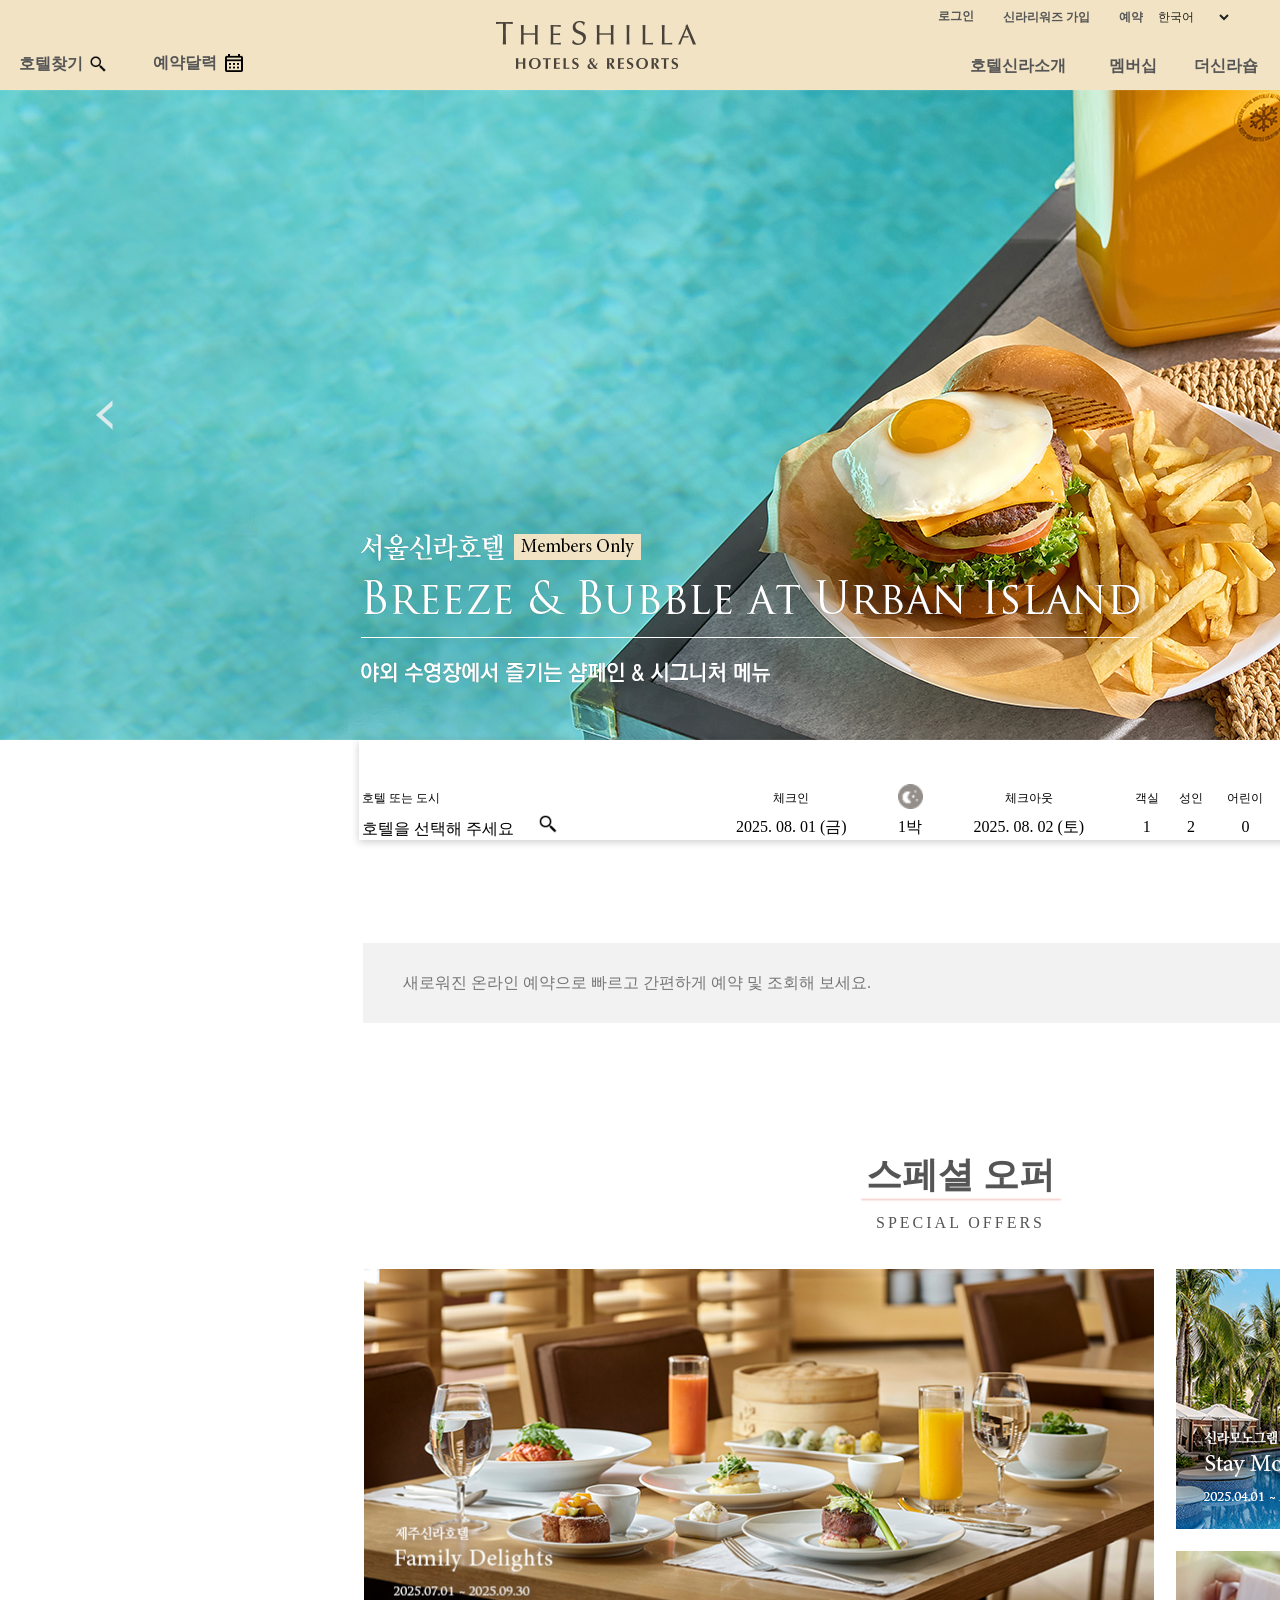
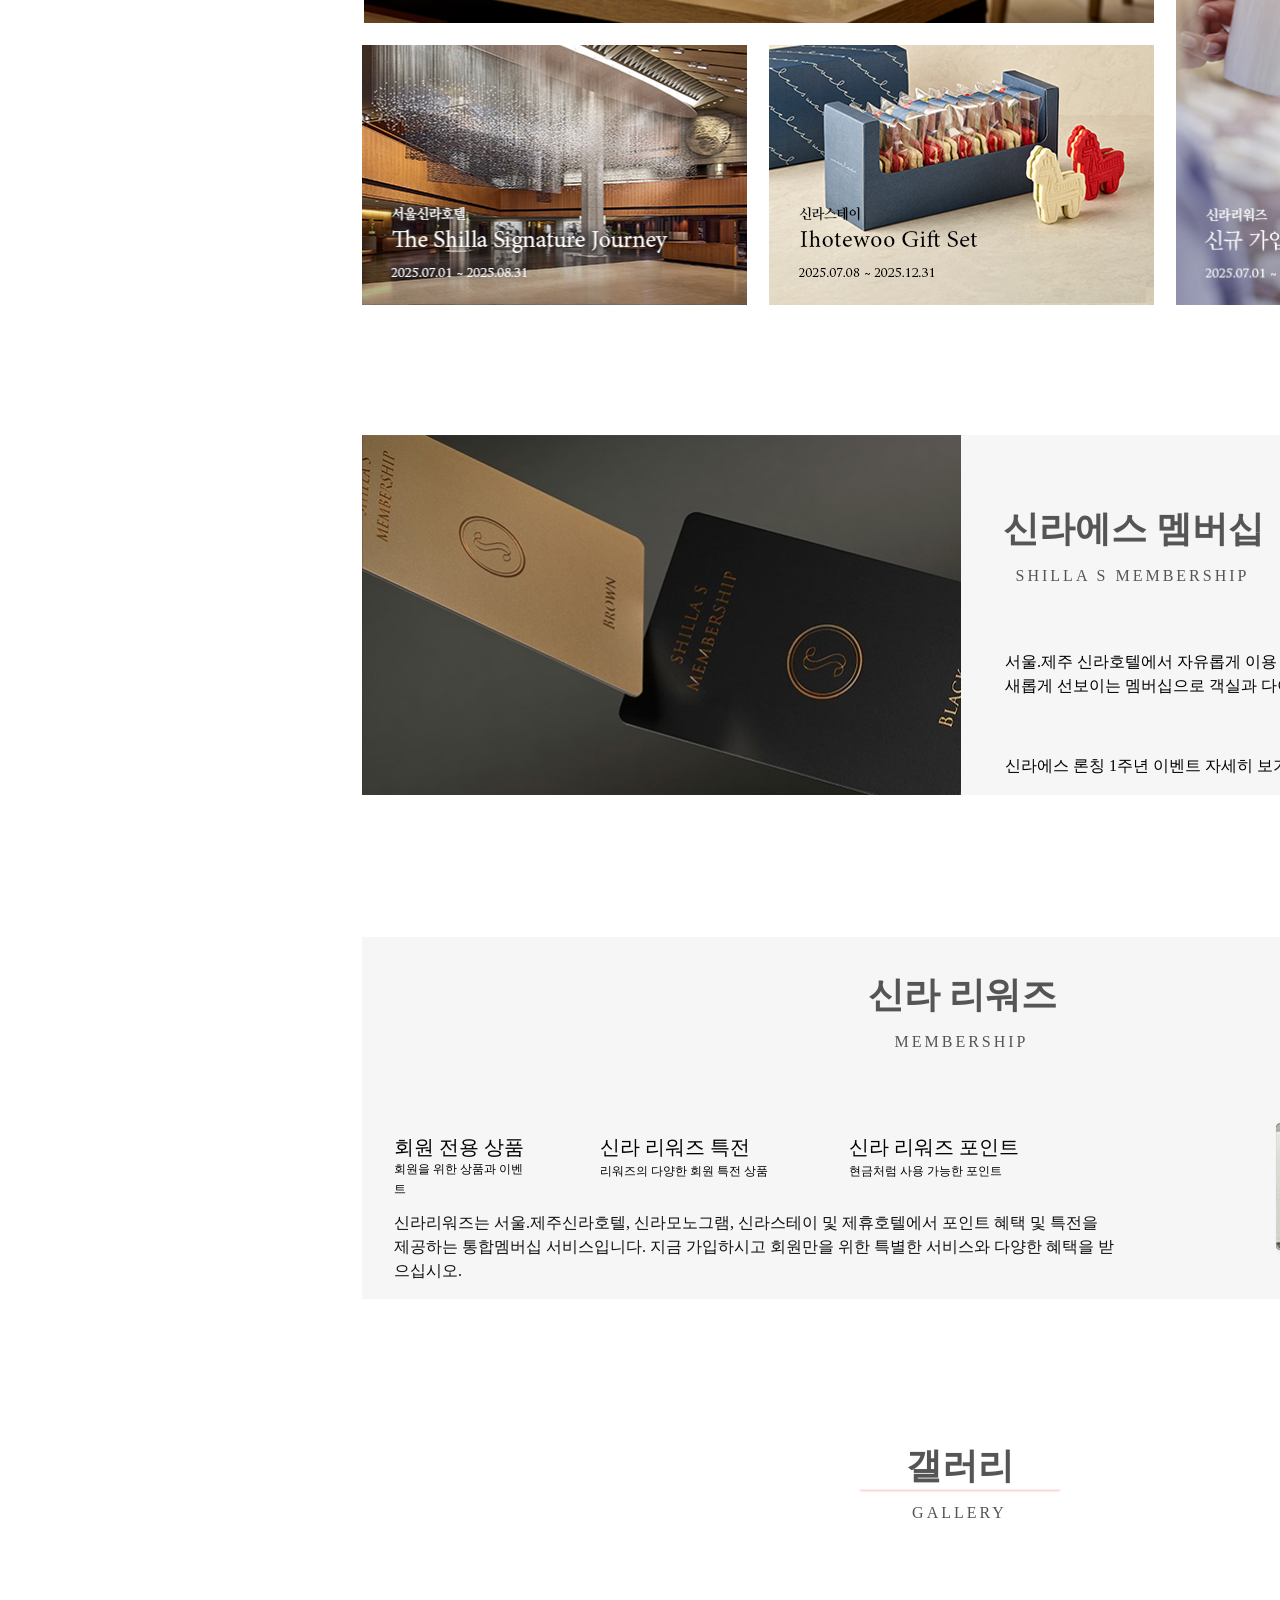
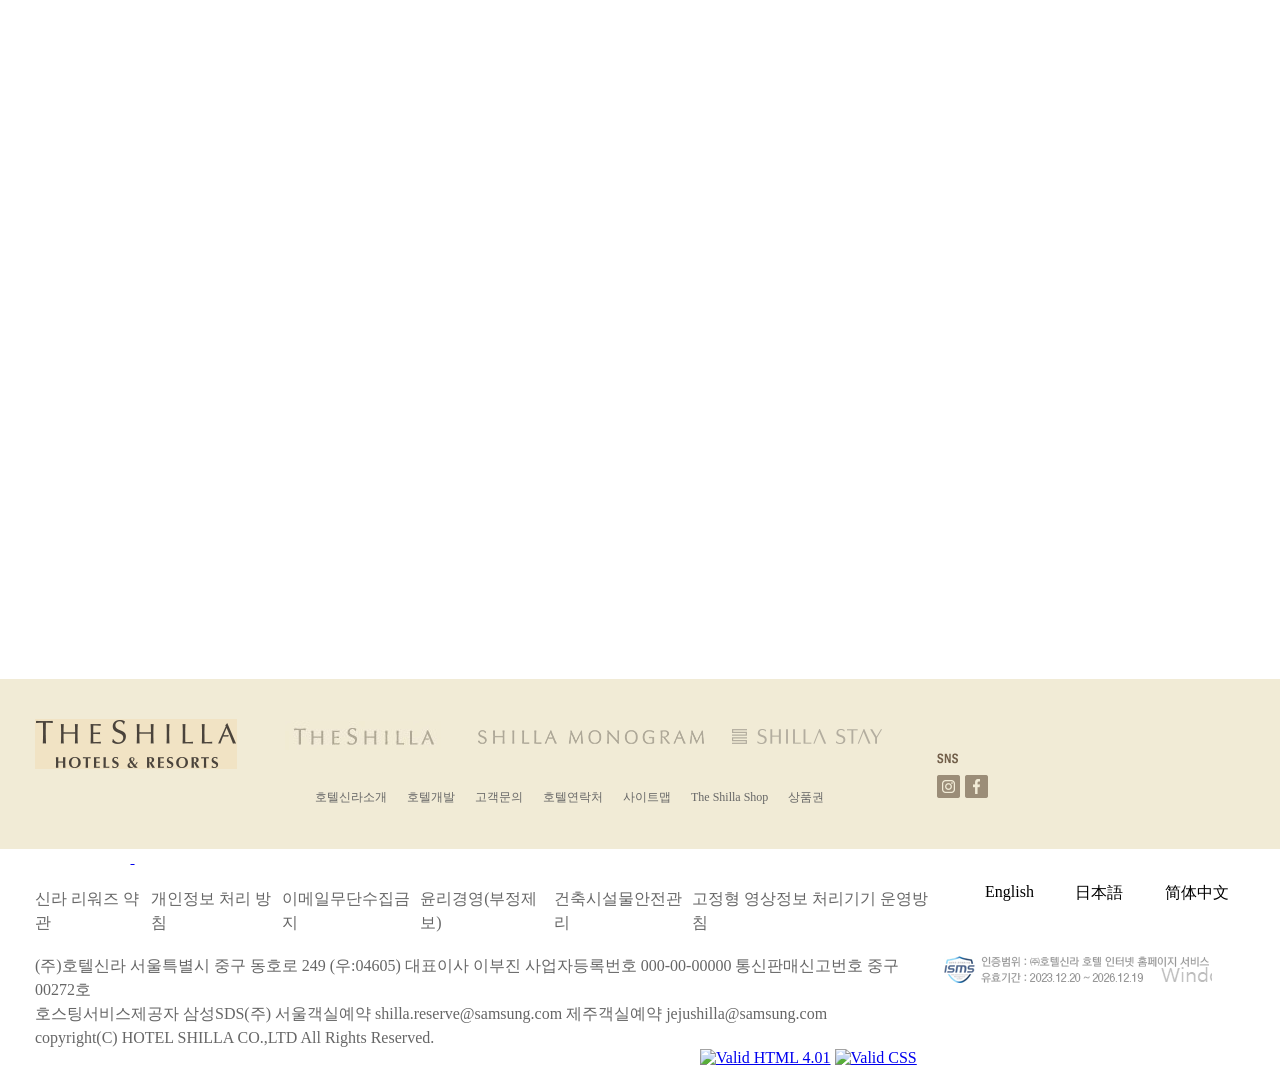
==== commit 8450bfa0: "final" ====
--- a/docs/index.html
+++ b/docs/index.html
@@ -298,9 +298,9 @@
           <div class="foot01">
             <div class="ci_bottom"><img src="images/top_logo.gif" alt=""></div> 
 
-           <!--  <div class="shila">
+             <div class="shila">
               <img src="images/logo-2.jpg" alt="더신라">
-            </div>   --> 
+            </div>   
 
             <div class="monogram">
               <img src="images/monogram.png" alt="모노그램 링크">
--- a/docs/css/index.css
+++ b/docs/css/index.css
@@ -1250,34 +1250,33 @@
   max-width : 1210px ;  
   height : 170px ; 
   margin : auto ; 
-  color : #101010 ;  
-
+  color : #101010 ;   
  display : grid ; 
- grid-template-columns: 230px 230px 230px 230px ; 
+ grid-template-columns: 230px 200px 230px 230px ; 
  grid-template-rows: 68px 100px ; 
 } 
 
 .ci_bottom {
   grid-column: 1/2;
-  grid-row: 1/-1;   
-  margin : 40px 20px ;   ;  
-  width : 200px ;   
-  height : auto ; 
+  grid-row: 1/-1;     
+  width : 400px ;  
+  margin-top : 40px ;  
+  height : auto ;  
 } 
 
-/*   .shila{ 
+  .shila{ 
   grid-column: 2/3;
   grid-row: 1/2;   
-  margin : 40px 20px ;     
-  width : 200px ; 
+  margin : 42px 20px ;     
+  width : 160px ; 
   height : auto ; 
-} */
+}  
 
 
 .monogram{ 
   grid-column: 3/4;
   grid-row: 1/2;   
-  margin : 20px 20px ;   ;  
+  margin : 20px 0 ;  
   width : 200px ; 
   height : auto ; 
 } 
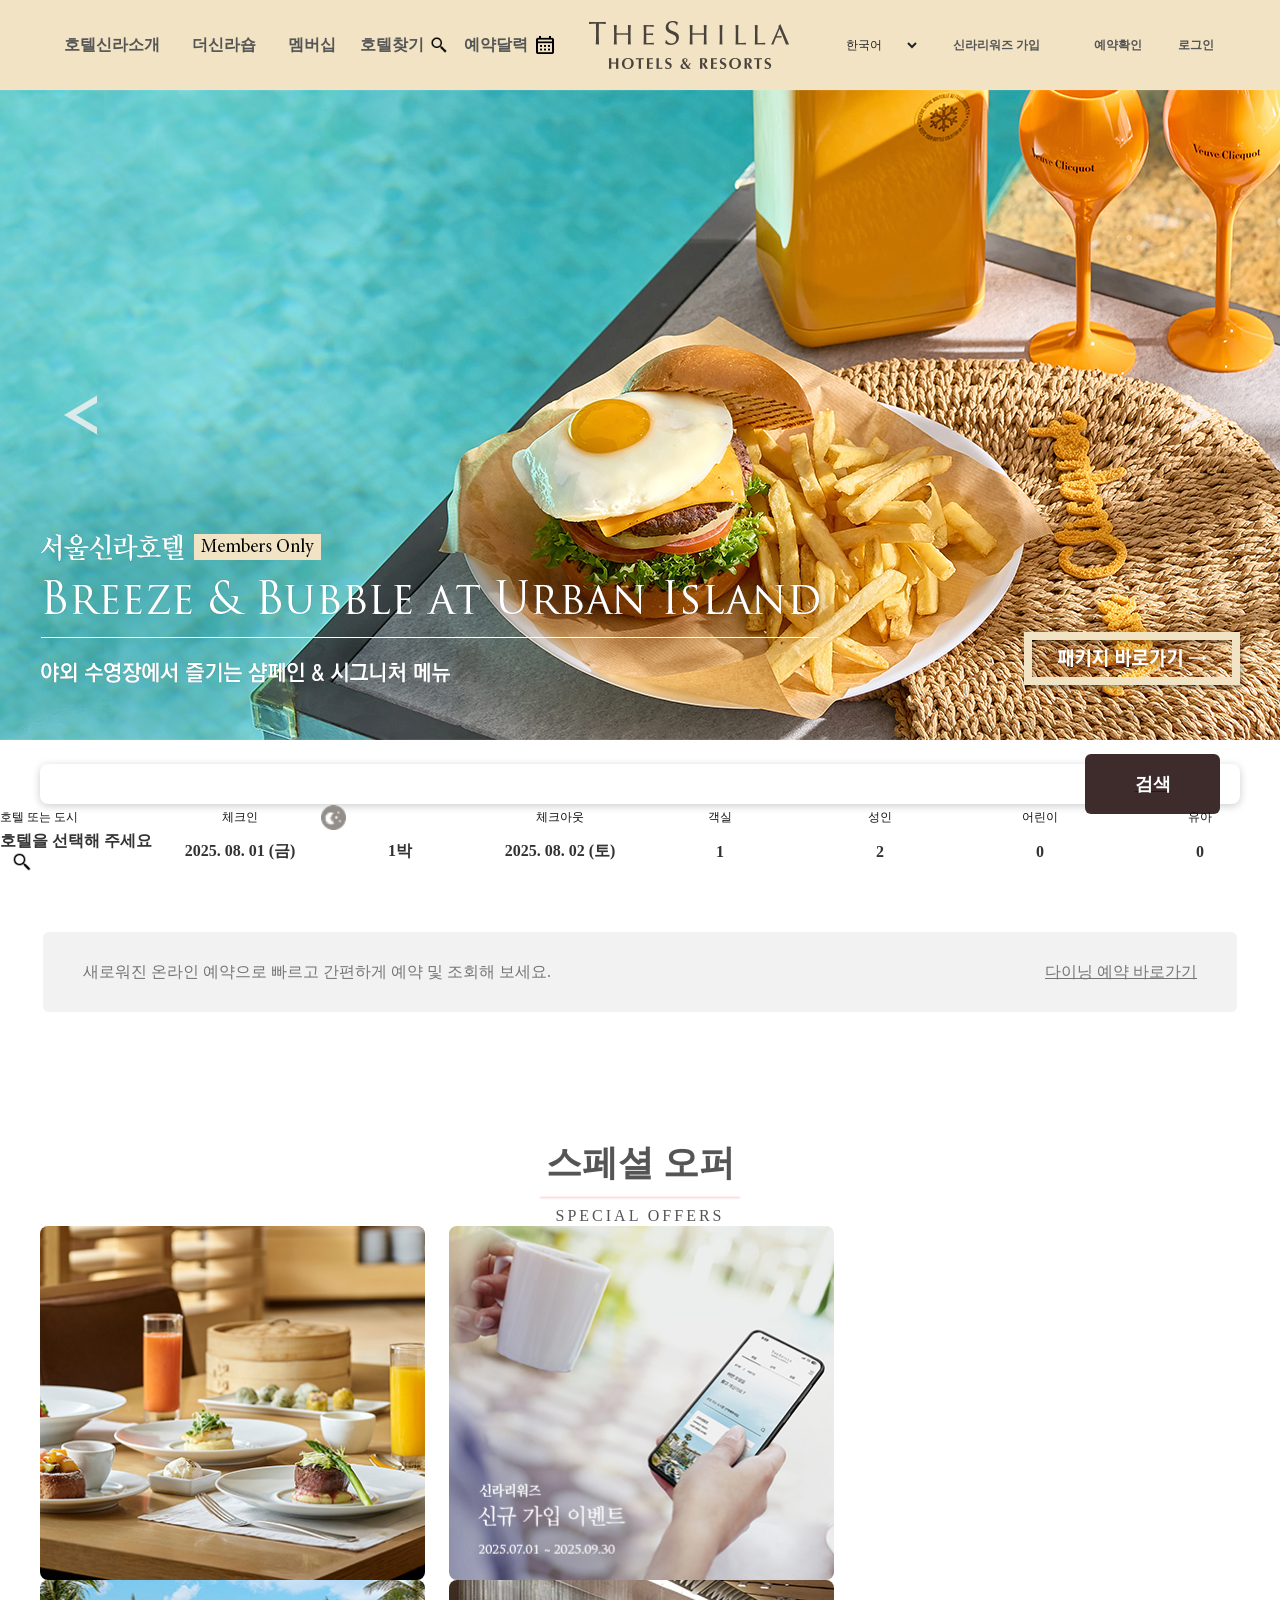
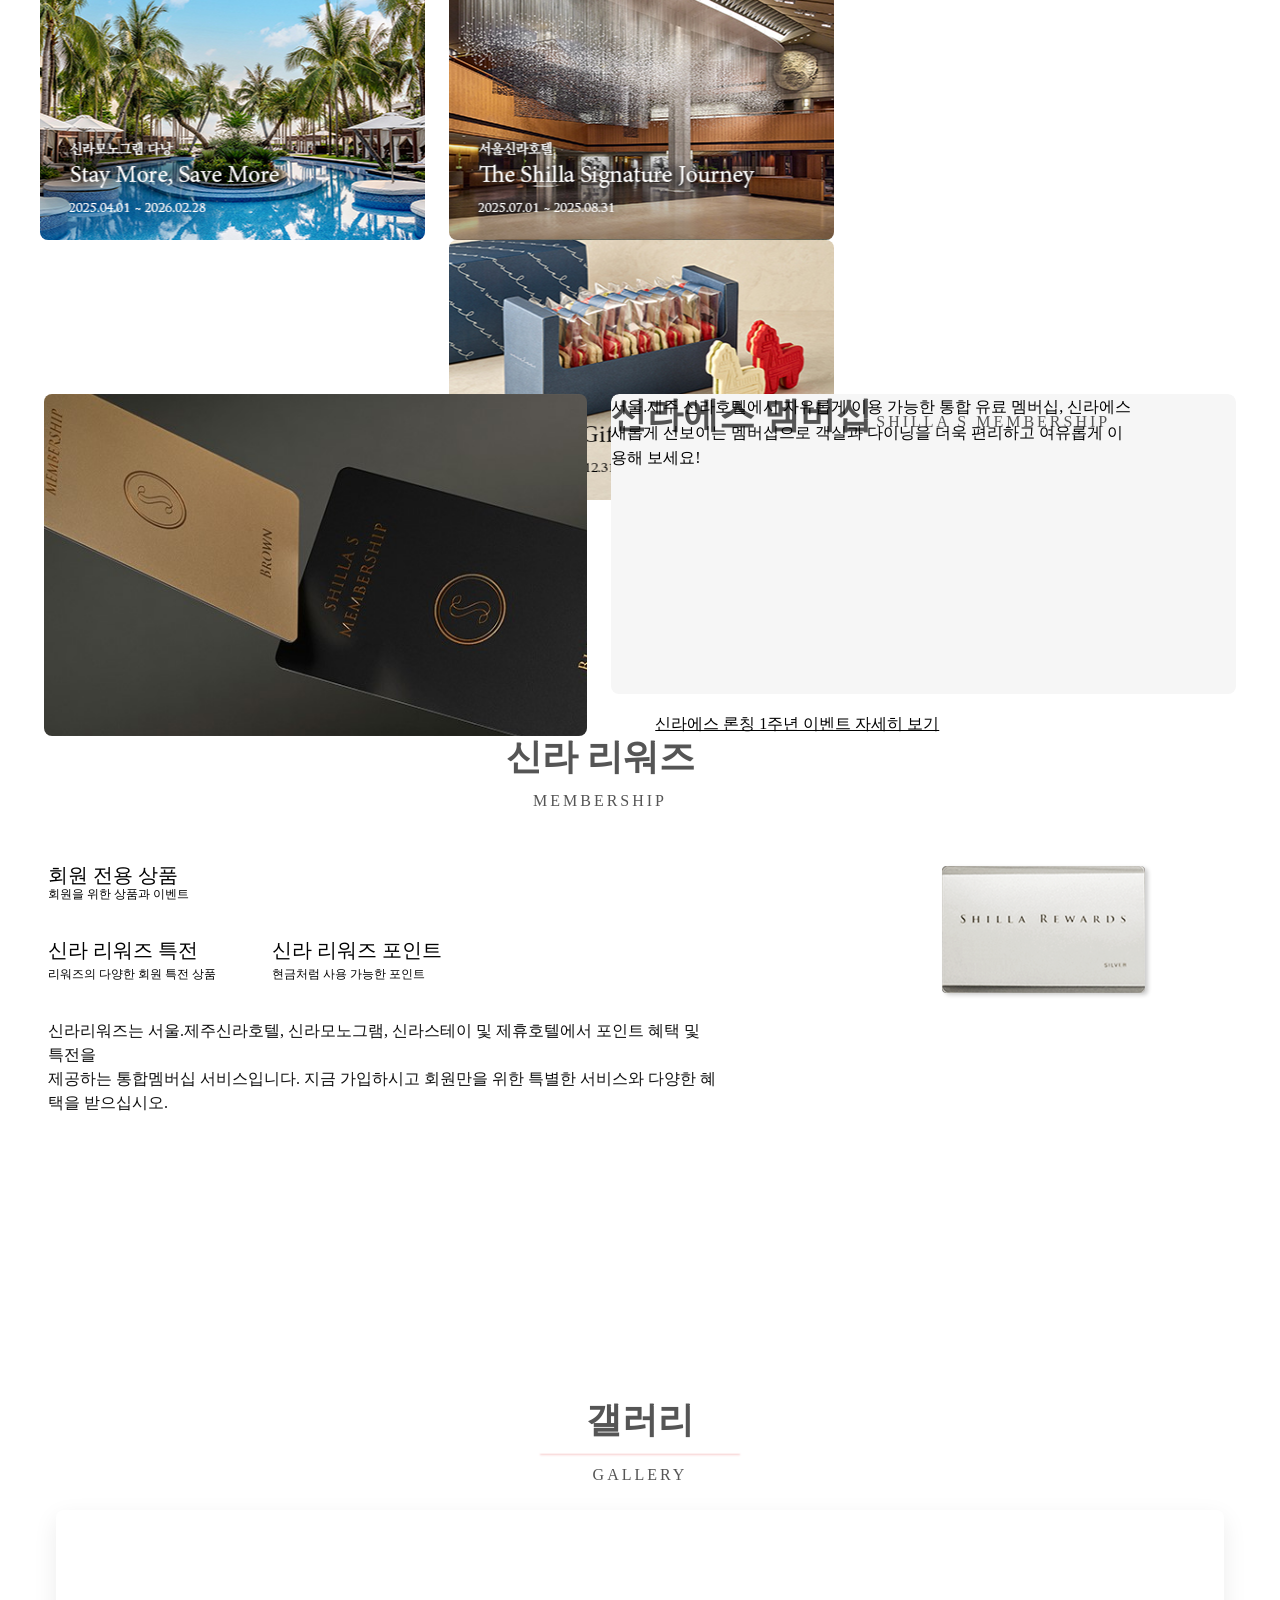
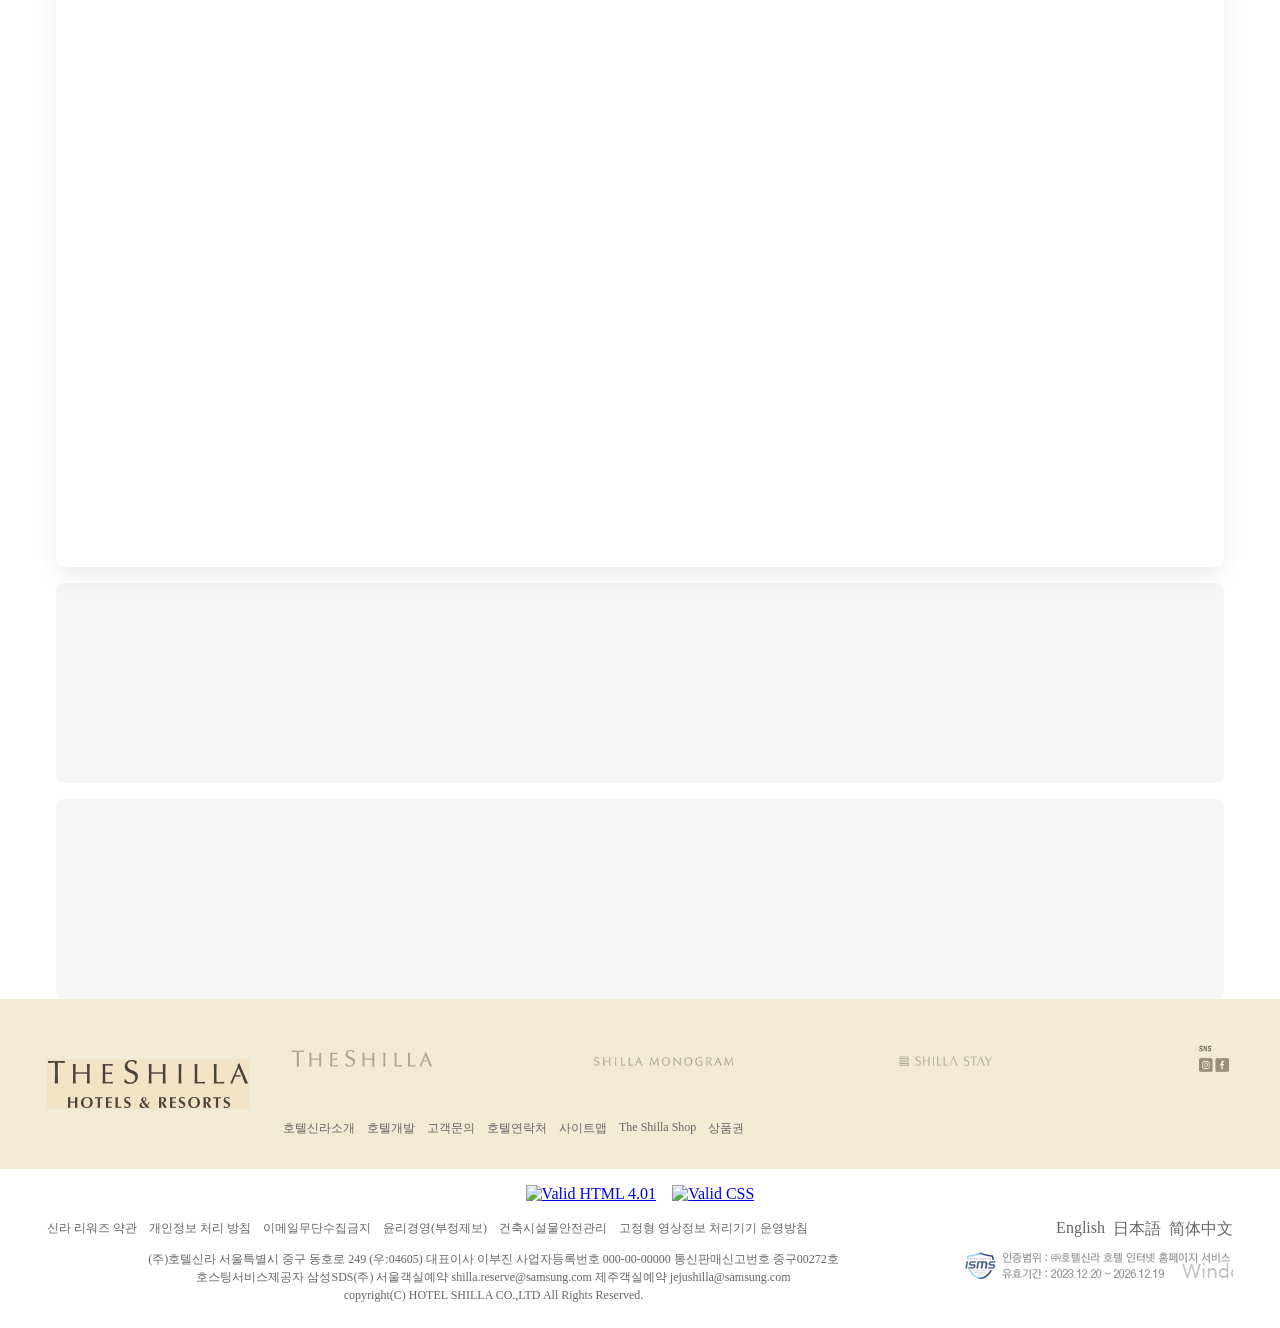
==== commit e7e7d22e: "repair" ====
--- a/docs/index.html
+++ b/docs/index.html
@@ -14,14 +14,15 @@
 
 <link rel="stylesheet" href="https://hangeul.pstatic.net/hangeul_static/css/nanum-jejumyeongjo.css">
 
-<link rel="stylesheet" href="css/index.css" /> 
+<link rel="stylesheet" href="css/index.css" />          <!-- 기본 스타일 -->
+<link rel="stylesheet" href="css/responsive.css"> 
 
 <meta name="신라 호텔 클론 코딩 " content="신라 호텔 클론 코딩 " />
 <meta property="og:title" content=" " />
 <meta property="og:description" content="신라 호텔 " />
 <meta name="theme-color" content="#FFFFFF" />
 <meta name="application-name" content=" " />
-<link rel="icon" type="image/x-icon" href="favicon.ico" />
+<link rel="icon" type="image/x-icon" href="favicon.ico" />  
 
   </head>
   <body>
@@ -87,173 +88,30 @@
  
 
     <div class="main-container">
-                <div class="banner">
-                  <a href="#"><img src="images/arrow01.png" alt="back" class="arrow_b"></a>
-                  <a href="#"><img src="images/arrow02.png" alt="back" class="arrow_f"></a>
-                  <a href="#">
-                    <div id="banner04"   class="banner04" style="display:block;"></div>
-                  </a>
-                          <a href="#">
-                            <div id="banner05"   class="banner05" style="display:none;"></div>
-                          </a>
-                        <div id="banner01"   class="banner01" style="display:none;"></div>
-                        <a href="#">
-                          <div id="banner02"   class="banner02" style="display:none;"></div>
-                        </a>
-                       <a href="">
-                         <div id="banner03"   class="banner03" style="display:none;"></div>
-                       </a>
-                </div>
-
-      <div class="rectangle-7">  <!-- 다이닝 박스 -->
-        <span class="online-reservation"
-          >새로워진 온라인 예약으로 빠르고 간편하게 예약 및 조회해 보세요. </span
-        >
-        <a href="#"><span class="dining-reservation">다이닝 예약 바로가기 </span></a>
-      </div>  <!-- 다이닝 끝 -->  
-
-
-
-      <div class="frame-8">  <!-- 사진 갤러리 시작  -->
-        <div class="group-9">
-          <div class="group-a">
-            <div class="group-b">
-              <div class="frame-c">
-                <div class="frame-d">
-                  <div class="group-e">
-                    <div class="group-f">
-                      <span class="special-offer">스페셜 오퍼</span>
-                    </div>
-                    <span class="special-offer-10">SPECIAL OFFERS</span>
-                  </div>
-                </div>
-              </div>
-            </div>
-            <div class="group-11">
-              <div class="group-12">
-                <div class="group-13">
-                  <div class="flex-row-b">
-                    <div class="rectangle-14"></div>
-                    <div class="rectangle-15"></div>
-                  </div>
-                  <div class="flex-row-ee">
-                    <div class="rectangle-16"></div>
-                    <div class="rectangle-17"></div>
-                    <div class="rectangle-18"></div>
-                  </div>
-                </div>
-              </div>
-            </div>
-          </div>
-        </div>
-      </div>   <!-- 사진 갤러리 끝  -->
-      <div class="frame-19">  <!-- 신라 에스 시작  -->
-        <div class="group-1a">
-          <div class="group-1b"><div class="rectangle-1c"></div></div>
-          <div class="rectangle-1d"></div>
-          <div class="group-1e">
-            <span class="shilla-es-membership">신라에스 멤버십</span
-            >
-            
-            <span class="shilla-membership">SHILLA S MEMBERSHIP</span>
-          </div>
-          <div class="group-1f">
-            <span class="shilla-es"
-              >서울.제주 신라호텔에서 자유롭게 이용 가능한 통합 유료 멤버십,
-              신라에스 <br>
-             새롭게 선보이는 멤버십으로 객실과 다이닝을 더욱 편리하고
-              여유롭게 이용해 보세요!</span>
-          </div>
-          <span class="es-anniversary-event"
-            >신라에스 론칭 1주년 이벤트 자세히 보기
-          </span>
-        </div>  
-
-      </div>  <!-- 신라 에스 끝 -->
-      <div class="frame-20">  <!-- 리워즈 시작  -->
-        <div class="group-21">
-          <div class="frame-22">
-            <div class="group-23">
-              <span class="shilla-rewards-24">신라 리워즈</span
-              ><span class="membership-25">MEMBERSHIP</span>
-            </div>
-          </div>
-          <div class="group-26">
-            <div class="rectangle-27"></div>
-            <div class="rectangle-28"> </div>
-            <div class="group-29">
-              <span class="member-exclusive-products">회원 전용 상품 </span>
-              <div class="group-2a">
-                <span class="products-and-events-for-members"
-                  >회원을 위한 상품과 이벤트</span>
-              </div>
-            </div>
-            <div class="frame-2b">
-              <div class="group-2c">
-                <span class="shilla-rewards-benefit">신라 리워즈 특전</span>
-                <span class="rewards-member-benefit-products"> 리워즈의 다양한 회원 특전 상품</span>
-              </div>
-              <div class="group-2d">           
-                <span class="shilla-rewards-points">신라 리워즈 포인트 </span
-                  ><span class="points-like-cash">현금처럼 사용 가능한 포인트 
-                </span>
-              </div>
-            </div>
-
-            <div class="bottom-text-box">
-              <span>
-                신라리워즈는 서울.제주신라호텔, 신라모노그램, 신라스테이 및
-              제휴호텔에서 포인트 혜택 및 특전을 <br>
-              제공하는 통합멤버십 서비스입니다. 지금 가입하시고 회원만을 위한 특별한 서비스와 다양한
-              혜택을 받으십시오.   
-              </span>
-            </div>
-      
-
-
-
-            <div class="group-2e">
-              <span class="join-button">가입하기</span>
-              <div class="rectangle-2f"> </div>
-            </div>
-          </div>
-        </div>
-      </div> <!-- 리워즈 끝 -->
-      <div class="frame-30">  
-        <div class="frame-31">
-          <div class="group-32">
-            <div class="group-33">
-              <div class="frame-34">
-                <div class="frame-35">
-                  <div class="group-36">
-                    <div class="group-37">
-                      <span class="gallery">갤러리</span
-                      ><span class="gallery-38">GALLERY</span>
-                    </div>
-                  </div>
-                </div>
-              </div>
-            </div>
-            <div class="flex-row-c">
-              
-              <!-- 유튜브 -->
-              <div class="rectangle-39"> 
-                    <iframe width="560" height="315"
-        src="https://www.youtube.com/embed/zvmh3FwCmqg"
-        title="YouTube video player"    
-        allow="accelerometer; autoplay; clipboard-write; encrypted-media; gyroscope; picture-in-picture"
-        allowfullscreen>
-    </iframe>
-              </div>  <!-- 유튜브 -->
-              <div class="rectangle-3a"></div>
-              <div class="rectangle-3b"></div>
-            </div>
-          </div>
-        </div>
-      </div>           
-
-
-      <!-- 예약테이블 시작 -->
+             <div class="banner">
+  <a href="#"><img src="images/arrow01.png" alt="back" class="arrow_b"></a>
+  <a href="#"><img src="images/arrow02.png" alt="forward" class="arrow_f"></a>
+
+  <a href="#">
+    <div id="banner04" class="banner-item banner04"></div>
+  </a>
+
+  <a href="#">
+    <div id="banner05" class="banner-item banner05"></div>
+  </a>
+
+  <div id="banner01" class="banner-item banner01"></div>
+
+  <a href="#">
+    <div id="banner02" class="banner-item banner02"></div>
+  </a>
+
+  <a href="#">
+    <div id="banner03" class="banner-item banner03"></div>
+  </a>
+</div>
+
+
       <div class="group-40">
         <div class="search_box">
           <a href="#"><span class="search">검색</span></a>
@@ -291,6 +149,160 @@
             
            </div>  <!--리저브 테이블 끝  -->
 
+      <div class="rectangle-7">  <!-- 다이닝 박스 -->
+        <span class="online-reservation"
+          >새로워진 온라인 예약으로 빠르고 간편하게 예약 및 조회해 보세요. </span
+        >
+        <a href="#"><span class="dining-reservation">다이닝 예약 바로가기 </span></a>
+      </div>  <!-- 다이닝 끝 -->  
+
+
+
+      <div class="frame-8">  <!-- 사진 갤러리 시작  -->
+        <div class="group-9">
+          <div class="group-a">
+            <div class="group-b">
+              <div class="frame-c">
+                <div class="frame-d">
+                  <div class="group-e">
+                    <div class="group-f">
+                      <span class="special-offer">스페셜 오퍼</span>
+                    </div>
+                    <span class="special-offer-10">SPECIAL OFFERS</span>
+                  </div>
+                </div>
+              </div>
+            </div>
+            <div class="group-11">
+              <div class="group-12">
+                <div class="group-13">
+                  <div class="flex-row-b">
+                    <div class="rectangle-14"></div>
+                    <div class="rectangle-15"></div>
+                  </div>
+                  <div class="flex-row-ee">
+                    <div class="rectangle-16"></div>
+                    <div class="rectangle-17"></div>
+                    <div class="rectangle-18"></div>
+                  </div>
+                </div>
+              </div>
+            </div>
+          </div>
+        </div>
+      </div>   <!-- 사진 갤러리 끝  -->
+
+      
+      <div class="frame-19">  <!-- 신라 에스 시작  -->
+        <div class="group-1a">
+          <div class="group-1b"><div class="rectangle-1c"></div></div>
+          <div class="rectangle-1d"></div>
+          <div class="group-1e">
+            <span class="shilla-es-membership">신라에스 멤버십</span
+            >
+            
+            <span class="shilla-membership">SHILLA S MEMBERSHIP</span>
+          </div>
+          <div class="group-1f">
+            <span class="shilla-es"
+              >서울.제주 신라호텔에서 자유롭게 이용 가능한 통합 유료 멤버십,
+              신라에스 <br>
+             새롭게 선보이는 멤버십으로 객실과 다이닝을 더욱 편리하고
+              여유롭게 이용해 보세요!</span>
+          </div>
+          <span class="es-anniversary-event"
+            >신라에스 론칭 1주년 이벤트 자세히 보기
+          </span>
+        </div>  
+
+      </div>  <!-- 신라 에스 끝 -->
+
+
+      <div class="frame-20">  <!-- 리워즈 시작  -->
+        <div class="group-21">
+          <div class="frame-22">
+            <div class="group-23">
+              <span class="shilla-rewards-24">신라 리워즈</span
+              ><span class="membership-25">MEMBERSHIP</span>
+            </div>
+          </div>
+          <div class="group-26">
+            <div class="rectangle-27"></div>
+            <div class="rectangle-28"> </div>
+            <div class="group-29">
+              <span class="member-exclusive-products">회원 전용 상품 </span>
+              <div class="group-2a">
+                <span class="products-and-events-for-members"
+                  >회원을 위한 상품과 이벤트</span>
+              </div>
+            </div>
+            <div class="frame-2b">
+              <div class="group-2c">
+                <span class="shilla-rewards-benefit">신라 리워즈 특전</span>
+                <span class="rewards-member-benefit-products"> 리워즈의 다양한 회원 특전 상품</span>
+              </div>
+              <div class="group-2d">           
+                <span class="shilla-rewards-points">신라 리워즈 포인트 </span
+                  ><span class="points-like-cash">현금처럼 사용 가능한 포인트 
+                </span>
+              </div>
+            </div>
+
+            <div class="bottom-text-box">
+              <span>
+                신라리워즈는 서울.제주신라호텔, 신라모노그램, 신라스테이 및
+              제휴호텔에서 포인트 혜택 및 특전을 <br>
+              제공하는 통합멤버십 서비스입니다. 지금 가입하시고 회원만을 위한 특별한 서비스와 다양한
+              혜택을 받으십시오.   
+              </span>
+            </div>
+      
+
+
+
+            <div class="group-2e">
+              <span class="join-button">가입하기</span>
+              <div class="rectangle-2f"> </div>
+            </div>
+          </div>
+        </div>
+      </div> <!-- 리워즈 끝 -->
+
+      <div class="frame-30">  
+        <div class="frame-31">
+          <div class="group-32">
+            <div class="group-33">
+              <div class="frame-34">
+                <div class="frame-35">
+                  <div class="group-36">
+                    <div class="group-37">
+                      <span class="gallery">갤러리</span
+                      ><span class="gallery-38">GALLERY</span>
+                    </div>
+                  </div>
+                </div>
+              </div>
+            </div>
+            <div class="flex-row-c">
+              
+              <!-- 유튜브 -->
+              <div class="rectangle-39"> 
+                    <iframe width="560" height="315"
+        src="https://www.youtube.com/embed/zvmh3FwCmqg"
+        title="YouTube video player"    
+        allow="accelerometer; autoplay; clipboard-write; encrypted-media; gyroscope; picture-in-picture"
+        allowfullscreen>
+    </iframe>
+              </div>  <!-- 유튜브 -->
+              <div class="rectangle-3a"></div>
+              <div class="rectangle-3b"></div>
+            </div>
+          </div>
+        </div>
+      </div>           
+
+
+
 
     </div>  <!--  바디 컨테이너 끝 --> 
 
--- a/docs/css/index.css
+++ b/docs/css/index.css
@@ -1,3 +1,4 @@
+
 
 
 
@@ -44,15 +45,123 @@
   padding-top: 90px ;
 }
 
- 
-  .h_wrap {
-   position: absolute;
-  width: 100%;
-  height: 90px;
-  background: #f1E3C4 ; 
+
+/* ===== 헤더 컨테이너 ===== */
+.h_wrap{
+  position: absolute; /* 필요하면 fixed */
+  top: 0;
+  width: 100%;
+  background: #f1E3C4;
   z-index: 10;
-  }
-  
+  height: auto; /* 내용에 맞게 */
+}
+
+/* ===== 내부 래퍼: 중앙정렬 + 플렉스 ===== */
+.rectangle-1{
+  width: 100%;
+  max-width: 1200px;
+  min-height: 90px;
+  margin: 0 auto;
+  padding: 8px 16px;
+  box-sizing: border-box;
+
+  display: flex;
+  align-items: center;
+  flex-wrap: wrap;        /* 폭 좁아지면 줄바꿈 */
+  column-gap: 16px;
+  row-gap: 8px;
+}
+
+/* ===== 좌측: 호텔찾기 / 예약달력 ===== */
+.group-5,
+.calender_box{
+  order: 1;
+  display: inline-flex;
+  align-items: center;
+  gap: 12px;
+  height: 36px;
+  color:#555;
+  font-size:16px;
+  font-weight:600;
+}
+.frame{ display:inline-flex; align-items:center; gap:6px; margin:0; }
+.hotel-search{ display:inline-flex; align-items:center; gap:6px; white-space:nowrap; }
+.search-icon{ width:18px; height:18px; }
+.reservation-calendar{ display:inline-flex; align-items:center; gap:8px; white-space:nowrap; }
+.calender{ width:18px; height:18px; }
+
+/* ===== 중앙: 로고 (가운데 고정) ===== */
+.top-logo{
+  order: 2;
+  margin: 0 auto;      /* 좌/우를 밀어 중앙 정렬 */
+  width: 200px; height: 50px;
+  display:flex; align-items:center; justify-content:center;
+}
+.top-logo img{ width:100%; height:auto; display:block; }
+
+/* ===== 우측: 로그인 / 예약확인 / 리워즈 / 언어 ===== */
+.rectangle-4, /* 로그인 */
+.rectangle-3, /* 예약확인 */
+.top-rewards, /* 리워즈 가입 */
+.group{       /* 언어 셀렉트 */
+  order: 3;
+  display: inline-flex;
+  align-items: center;
+  height: 36px;
+  padding: 0 6px;
+}
+
+/* 우측 첫 요소를 오른쪽 끝으로 밀기 */
+.rectangle-3{ margin-left: auto; }
+
+.login,
+.reservation-check,
+.shilla-rewards{
+  display:inline-flex; align-items:center;
+  color:#555; font-size:12px; font-weight:600; line-height:1;
+  white-space:nowrap; padding:0 4px;
+}
+
+.language-select{
+  padding:8px 10px; font-size:12px;
+  background:#f1E3C4; color:#222; border:0.5px solid #f1E3C4; outline:none;
+}
+.language-select:focus{ background:#f1E3C4; }
+
+/* ===== 하단 링크: 소개 / 멤버십 / 더신라숍 ===== */
+.shilla-hotel-introduction,
+.membership,
+.the-shilla-shop{
+  order: 4;
+  display:inline-flex; align-items:center;
+  color:#555; font-size:16px; font-weight:600; line-height:1;
+  white-space:nowrap; padding:0 8px;
+}
+
+/* ===== 절대좌표 제거(겹침 방지) ===== */
+.group, .top-rewards, .rectangle-3, .rectangle-4,
+.group-5, .calender_box, .top-logo,
+.shilla-hotel-introduction, .membership, .the-shilla-shop{
+  position: static !important;
+  top:auto !important; left:auto !important; right:auto !important; bottom:auto !important;
+  width:auto !important; height:auto !important;
+  z-index:auto !important;
+}
+
+/* ===== 반응형 ===== */
+@media (max-width: 1024px){
+  .rectangle-1{ padding: 8px 12px; }
+  .top-logo{ order: 1; margin: 0 auto 4px; } /* 로고를 가장 위 중앙으로 */
+  .group-5, .calender_box{ order: 2; }
+  .rectangle-3, .rectangle-4, .top-rewards, .group{ order: 3; }
+  .shilla-hotel-introduction, .membership, .the-shilla-shop{ order: 4; }
+}
+@media (max-width: 640px){
+  .hotel-search, .reservation-calendar{ font-size:14px; }
+  .shilla-hotel-introduction, .membership, .the-shilla-shop{ font-size:14px; }
+  .top-logo{ width:160px; height:40px; }
+}
+
 
   .h_wrap_copy{ 
   display: none;
@@ -65,151 +174,6 @@
   }  
 
 
-
-.rectangle-1 {
-  position: relative;
-  width: 100%; 
-  max-width: 1200px;
-  height: 90px;
-  margin: 0 auto ;  
-  z-index: 3;
-}
-
-
-.group {
-  position: absolute;
-  width: 96px;
-  height: 35.604px;
-  top: -0.99px;
-  left: 1103px;
-  z-index: 22;
-}
-
-
-.korean {
-  display: flex;
-  align-items: flex-start;
-  justify-content: flex-start;
-  position: absolute;
-  height: 18px;
-  top: 9px;
-  left: 60px;
-  color: #555;  
-  font-size: 12px;
-  font-weight: 600;
-  line-height: 18px;
-  text-align:right;
-  white-space: nowrap;
-  z-index: 23;
-}
-
-
-.top-rewards  {
-  position: relative;
-  width: 88px;
-  height: 35.604px;
-/*   top: -0.99px;
- */  left: 932px;
-  z-index: 5; 
- }
-
-
-.shilla-rewards {
-  display: flex;
-  align-items: flex-start;
-  justify-content: flex-start;
-  position: absolute; 
-  width : auto ; 
-  height: 17.802px;
-  top: 9px;
-  left: 31px; 
-  font-size: 12px; 
-  line-height: 17.802px;
-  text-align: left;
-  white-space: nowrap;
-  z-index: 6;
-  color: #555;
-  font-size: 12px;
-  font-weight: 600;
-}
-
-
-.rectangle-3 {
-  position: absolute;
-  width: 84px;
-  height: 35.604px;
-  top: -0.99px;
-  left: 1019px;
-  z-index: 19;
-}  
-
-
-.reservation-check {
-  display: flex;
-  width : auto ; 
-  align-items: flex-start;
-  justify-content: flex-start;
-  position: absolute;
-  height: 18px;
-  top: 9px;
-  left: 50px;
-  color: #555;
-  font-size: 12px;
-  font-weight: 600;
-  line-height: 18px;
-  text-align: right ; 
-  white-space: nowrap;
-  padding-left: 10px ;
-  z-index: 20;
-}
-
-
-.rectangle-4 {
-  position: absolute;
-  width: 76px;
-  height: 35.604px;
-  top: -0.99px;
-  left: 857px;
-  z-index: 15;
-}
-
-
-
-
-.login {
-  display: flex;
-  align-items: flex-start;
-  justify-content: flex-start;
-  position: absolute;
-  height: 17.802px;
-  top: 9px;
-  left: 41px;
-  color: #555;
-  font-size: 12px;
-  font-weight: 600; 
-  line-height: 17.802px;
-  text-align: left;
-  white-space: nowrap;
-  z-index: 16;
-}
-
-
-.top-logo {
-  position: absolute;
-  width: 200.887px;
-  height: 49.725px;
-  top: 19.643px;
-  left: 454.556px;
-  background: url(../images/top_logo.gif)
-    no-repeat center;
-  background-size: cover;
-  z-index: 33;
-}  
-
-
-
-
-
 .h_wrap_copy > .top-logo-2{
   position: relative;
   width: 100% ;  
@@ -220,1706 +184,1236 @@
   z-index: 30000; 
 }
 
-.group-5 {
+
+
+/* ================================
+   배너 영역 (중앙정렬 + 반응형 완전 정리)
+================================ */
+
+/* 공통 배너 컨테이너 */
+.banner {
+  position: relative;
+  width: 100%;
+  max-width: 1920px;
+  height: 650px;
+  margin: 0 auto;
+  overflow: hidden;
+  text-align: center;
+}
+
+/* 화살표 버튼 */
+.arrow_b,
+.arrow_f {
   position: absolute;
-  width: 111px;
-  height: 50.44px;
-  top: 38.571px;
-  left: 0;
-  z-index: 26;
-}
-
-
-
-.search-icon {
-    width: 18px;   /* 아이콘 크기 조정 */
-    height: 18px;     
-} 
-
-
-
-.frame {
+  top: 50%;
+  transform: translateY(-50%);
+  opacity: 0.8;
+  cursor: pointer;
+  z-index: 10;
+
+  width: 40px;
+  height: 40px;
+  min-width: 20px;
+  min-height: 20px;
+  max-width: 40px;
+  max-height: 40px;
+}
+
+.arrow_b {
+  left: 5%;
+}
+
+.arrow_f {
+  right: 5%;
+}
+
+/* 공통 배너 아이템 */
+.banner-item {
+  position: absolute;
+  top: 0;
+  left: 50%;
+  transform: translateX(-50%);
+  width: 100%;
+  max-width: 1920px;
+  height: 650px;
+  background-size: cover;
+  background-position: center;
+  display: none;
+  margin: 0 auto;
+  z-index: 1;
+}
+
+/* 개별 배너 이미지 */
+.banner04 {
+  display: block; /* 첫 화면 표시 */
+  background-image: url("../images/banner4.jpg");
+}
+
+.banner05 {
+  background-image: url("../images/banner5.jpg");
+}
+
+.banner01 {
+  background-image: url("../images/banner1.jpg");
+}
+
+.banner02 {
+  background-image: url("../images/banner2.jpg");
+}
+
+.banner03 {
+  background-image: url("../images/banner3.jpg");
+}
+
+ 
+
+
+/* ===== 예약 박스 : 중앙정렬 & 반응형 정리 ===== */
+
+/* 바깥 컨테이너 */
+.group-40 {
+  position: relative;
+  width: 100%;
+  max-width: 1200px;       /* 중앙 정렬 기준 폭 */
+  margin: 24px auto 0;     /* 배너 아래 여백은 필요 시 값 조정 */
+  background: #fff;
+  box-shadow: 0 2px 8px rgba(0,0,0,.2);
+  border-radius: 8px;
+  padding: 20px 160px 20px 20px; /* 오른쪽은 검색 버튼 자리 확보 */
   display: flex;
   align-items: center;
+  box-sizing: border-box;
+  z-index: 38;
+}
+
+/* 테이블 래퍼(기존 rectangle-41) */
+.rectangle-41 {
+  position: relative;   /* 절대 배치 제거 */
+  width: 100%;
+  height: auto;
+  margin: 0;            /* 중앙정렬은 group-40에서 처리 */
+  z-index: 40;
+}
+
+/* 검색 버튼 */
+.search_box{
+  position: absolute;
+  right: 20px;                /* 컨테이너 내부에서 오른쪽 고정 */
+  top: 50%;
+  transform: translateY(-50%);
+  width: 135px;
+  height: 60px;
+  background-color: #3E2B2C;
+  display: flex;
   justify-content: center;
-  flex-wrap: nowrap;
-  gap: 10px;
-  position: relative;
-  width: 45px;
-  margin: 16.813px 0 0 0;
-  z-index: 27;
-}
-
-.hotel-search {
-    display: inline-flex;
-    align-items: center;
-    gap: 6px;
-    color: #555;
-    font-size: 16px;
-    font-weight: 600;
-    line-height: 18px;
-    white-space: nowrap; 
-}
-
-
-.calender_box {
-  position: absolute;
-  width: 83px;
-  height: 50.44px;
-  top: 38.571px;
-  left: 114px;
-  z-index: 31; 
-  color: #555;
-  font-size: 16px;
-  font-weight: 600;  
-  
-}   
-
-iframe{
-  border : 0 ; 
-}
-
-.calender{
-  width: 18px ; 
-  height : 18px ; 
-  padding-left : 8px ; 
-}
-
-.language-select {
-    padding: 9px 10px;
-    font-size: 12px;
-    background: #f1E3C4 ;      
-    color: #222;
-    outline: none;
-    transition: border 0.2s; 
-    border : 0.5px solid #f1E3C4 ;   
-}
-
-
-
-
-.language-select:focus {
-   background:    #f1E3C4 ;     
- }
-.reservation-calendar {
-  display: flex;
-  align-items: flex-start;
-  justify-content: flex-start;
-  position: absolute;
-  height: 17.802px;
-  top: 15.813px;
-  left: -1px;  
-  font-size: 16px;  
-  line-height: 17.802px;
-  text-align: left;
-  white-space: nowrap;
-  z-index: 32; 
-  color: #555;  
-  font-weight: 600;
-}
-
-.shilla-hotel-introduction {
-  display: flex;
-  align-items: flex-start;
-  justify-content: flex-start;
-  position: absolute;
-  height: 18px;
-  top: 57.363px;
-  left: 930px;
-  color: #555;
-  font-size: 16px;
-  font-weight: 600;
-  line-height: 18px;
-  text-align: left;
-  white-space: nowrap;
-  z-index: 9;
-
-}
-.the-shilla-shop {
-  display: flex;
-  align-items: flex-start;
-  justify-content: flex-start;
-  position: absolute;
-  height: 18px;
-  top: 57.363px;
-  left: 1154px;
-  color: #555 ; 
-  font-size: 16px;
-  font-weight: 600;
-  line-height: 18px;
-  text-align: left;
-  white-space: nowrap;
-  z-index: 12; 
-}
-
-.membership {
-  display: flex;
-  align-items: flex-start;
-  justify-content: flex-start;
-  position: absolute;
-  height: 18px;
-  top: 57.363px;
-  left: 1049px;
-  color: #555; 
-  font-size: 16px;
-  font-weight: 600;
-  line-height: 18px;
-  text-align: left;
-  white-space: nowrap;
-  z-index: 10;
-  padding-left: 20px ;
-}
-
-
-
-
-.rectangle-7 {
-  position: relative;
-  width: 1194px;
-  height: 80px;
-  margin: 853px 0 0 363px;
-  background: #f2f2f2;
-  z-index: 67;    
-  vertical-align: center;   
   align-items: center;
-}
-
-.online-reservation {
-  display: flex;
-  align-items: flex-start;
-  justify-content: flex-start;
-  position: absolute;
-  height: 18px;
-  left: 40px; 
-  top : 40px; 
-  transform: translateY(-50%);
-  color: #767676 ; 
-  font-size: 16px;
-  font-weight: 400 ; 
-  line-height: 18px ; 
-  text-align: left;
-  white-space: nowrap;
-  z-index: 68;
-}
-.dining-reservation {
-  display: flex;
-  align-items: flex-start;
-  justify-content: flex-start;
-  position: absolute;
-  height: 18px;
-  top : 40px; 
-  transform: translateY(-50%);
-  left: 993px;
-  color: #767676 ; 
-  font-size: 16px;
-  font-weight: 400;
-  line-height: 18px;
-  text-align: left;
-  white-space: nowrap;
-  z-index: 68 ;  
-  text-decoration: underline;
-}
-.frame-8 {
-  display: flex;
-  flex-direction: column;
-  align-items: flex-start;
-  flex-wrap: nowrap;
-  gap: 10px;
-  position: relative;
-  width: 1196px;
-  margin: 130px 0 0 362px;
-  z-index: 70;
-}
-.group-9 {
-  flex-shrink: 0;
-  position: relative;
-  width: 1196px;
-  height: 752px;
-  z-index: 71;
-}
-.group-a {
-  position: absolute;
-  width: 1196px;
-  height: 752px;
-  top: 0;
-  left: 0;
-  z-index: 72;
-}
-.group-b {
-  position: relative;
-  width: 117px;
-  height: 80px;
-  margin: 0 0 0 540px;
-  z-index: 81;
-}
-.frame-c {
-  display: flex;
-  flex-direction: column;
-  align-items: center;
-  flex-wrap: nowrap;
-  gap: 16px;
-  position: absolute;
-  width: 117px;
-  height: 80px;
-  top: 0;
-  left: 0;
-  z-index: 82;
-}
-.frame-d {
-  display: flex;
-  flex-direction: column;
-  align-items: flex-start;
-  flex-wrap: nowrap;
-  flex-shrink: 0;
-  gap: 10px;
-  position: relative;
-  width: 237px;
-  z-index: 83;
-}
-.group-e {
-  flex-shrink: 0;
-  position: relative;
-  width: 237px;
-  height: 80px;
-  z-index: 84;
-}
-.group-f {
-  position: relative;
-  width: 237px;
-  height: 44px;
-  margin: 0 0 0 0;
-  z-index: 85;
-}
-.special-offer { 
-  position : relative ; 
-  display: flex;
-  align-items: flex-start;
-  justify-content: center;
-  position: absolute;
-  width: 237px;
-  height: 44px;
-  top: 0;
-  left: 0;
-  color: #555555; 
-  font-family: 'NanumJejuMyeongjo', serif; 
-  font-size: 36px;
-  font-weight: 600;
-  line-height: 44px;
-  text-align: center;
-  white-space: nowrap;
-  z-index: 86;   
-}
-
-
-.special-offer::after {
-    content: ""; 
-    position: absolute;
-    left: 50%;
-    bottom: 0;
-    transform: translateX(-50%);
-    width: 200px;      /* 가운데 부분 길이 */
-    height: 0.3px;      /* 선 두께 */
-    box-shadow: 0px 2px 2px rgb(240, 170, 170) ;   /* 연한 그림자 */
-    background: transparent;
-    border-radius: 2px;
-    pointer-events: none;
-}
-
-
-.special-offer-10 {
-  display: flex;
-  align-items: flex-start;
-  justify-content: center;
-  position: relative;
-  width: 175px;
-  height: 20px;
-  margin: 16px 0 0 31px;
-  color: #555555;
-  font-family:serif ;  
-  font-size: 16px;
-  font-weight: 500;
-  line-height: 20px;
-  text-align: center;
-  white-space: nowrap;
-  z-index: 87;
-  letter-spacing: 3px ;
-}
-
-.group-11 {
-  position: relative;
-  width: 1196px;
-  height: 636px;
-  margin: 36px 0 0 0;
-  z-index: 73;
-}
-.group-12 {
-  position: absolute;
-  width: 1196px;
-  height: 636px;
-  top: 0;
-  left: 0;
-  z-index: 74;
-}
-.group-13 {
-  position: absolute;
-  width: 1196px;
-  height: 636px;
-  top: 0;
-  left: 0;
-  z-index: 75;
-}
-.flex-row-b {
-  position: absolute;
-  width: 1194px;
-  height: 354px;
-  top: 0;
-  left: 2px;
-  z-index: 79;
-}
-.rectangle-14 {
-  position: absolute;
-  width: 790px;
-  height: 354px;
-  top: 0;
-  left: 0;
-  background: url(../images/table.png)
-    no-repeat center;
-  background-size: cover;
-  z-index: 78;
-}
-.rectangle-15 {
-  position: absolute;
-  width: 382px;
-  height: 260px;
-  top: 0;
-  left: 812px;
-  background: url(../images/parm.jpg)
-    no-repeat center;
-  background-size: cover;
-  z-index: 79;
-}
-.flex-row-ee {
-  position: absolute;
-  width: 1196px;
-  height: 354px;
-  top: 282px;
-  left: 0;
-  z-index: 80;
-}
-.rectangle-16 {
-  position: absolute;
-  width: 382px;
-  height: 354px;
-  top: 0;
-  left: 814px;
-  background: url(../images/phone.jpg)
-    no-repeat center;
-  background-size: cover;
-  z-index: 80;
-}
-.rectangle-17 {
-  position: absolute;
-  width: 385px;
-  height: 260px;
-  top: 94px;
-  left: 0;
-  background: url(../images/land.jpg)
-    no-repeat center;
-  background-size: cover;
-  z-index: 76;
-}
-.rectangle-18 {
-  position: absolute;
-  width: 385px;
-  height: 260px;
-  top: 94px;
-  left: 407px;
-  background: url(../images/gallery05.jpg)
-    no-repeat ;
-  background-size: cover;
-  z-index: 77;
-}
-.frame-19 {
-  display: flex;
-  flex-direction: column;
-  align-items: flex-start;
-  flex-wrap: nowrap;
-  gap: 10px;
-  position: relative;
-  width: 1224px;
-  margin: 130px 0 0 362px;
-  z-index: 128;
-}
-.group-1a {
-  flex-shrink: 0;
-  position: relative;
-  width: 1224px;
-  height: 372px;
-  z-index: 130;
-}
-.group-1b {
-  position: absolute;
-  width: 693px;
-  height: 360px;
-  top: 0;
-  left: 531px;
-  z-index: 130;
-}
-.rectangle-1c {
-  position: absolute;
-  width: 693px;
-  height: 360px;
-  top: 0;
-  left: 0;
-  background: #f6f6f6;
-  z-index: 130;
-}
-.rectangle-1d {
-  position: absolute;
-  width: 599px;
-  height: 360px;
-  top: 0px;
-  left: 0;
-  background: url(../images/mcard.png) 
-    no-repeat ;  
-  background-size: cover;
-  z-index: 400;
-}
-
-.group-1e {
-  position: absolute;
-  width: 256px;
-  height: 79px;
-  top: 72px;
-  left: 643px;
-  font-size: 0px;
-  z-index: 132;
-}
-.shilla-es-membership {
-  display: flex;
-  align-items: flex-start;
-  justify-content: center;
-  position: relative;
-  width: 256px;
-  height: 44px;
-  margin: 0 0 0 0;
-  color: #555555;
-  font-family: 'NanumJejuMyeongjo', serif; 
-  font-size: 36px;
-  font-weight: 600;
-  line-height: 44px;
-  text-align: center;
-  white-space: nowrap;
-  z-index: 133;
-}
-
-.shilla-membership {
-  display: flex;
-  align-items: flex-start;
-  justify-content: center;
-  position: relative;
-  width: 215px;
-  height: 20px;
-  margin: 15px 0 0 20px;
-  color: #555555;
-  font-family: serif ; 
-  font-size: 16px;
-  font-weight: 300;
-  line-height: 20px;
-  text-align: center;
-  white-space: nowrap;
-  z-index: 134; 
-  letter-spacing: 3px ;
-
-
-}
-.group-1f {
-  position: absolute;
-  width: 482px;
-  height: 76px;
-  top: 215px;
-  left: 643px;
-  font-size: 0px;
-  z-index: 136;
-}
-.shilla-es {
-  display: flex;
-  align-items: flex-start;
-  position: relative;
-  width: 482px;
-  height: 24px;
-  margin: 0 0 0 0;
-  color: #000000;
-  font-size: 16px;
-  font-weight: 300;
-  line-height: 24px; 
-  white-space: nowrap;
-  z-index: 137;
-}
-
-.es-anniversary-event {
-  display: flex;
-  align-items: flex-start;
-  justify-content: flex-start;
-  position: absolute;
-  height: 24px;
-  top: 319px;
-  left: 643px;
-  color: #000000; 
-  font-size: 16px;
-  font-weight: 300;
-  line-height: 24px;
-  text-align: left;
-  white-space: nowrap;
-  z-index: 139;
-}
-.frame-20 {
-  position: relative ; 
-  display: flex;
-  flex-direction: column;
-  align-items: flex-start;
-  flex-wrap: nowrap;
-  gap: 10px;
-  width: 1200px;
-  margin: 130px 0 0 362px;
-  z-index: 92;  
-  height : auto; 
-}
-
-.bottom-text-box {
-    position: absolute;
-    left: 32px ;
-    bottom: 32px;
-    width: 730px;
-    height: 56px;
-    color: #101010;
-    font-size: 16px;
-    line-height: 24px;
-    z-index: 100;   
-} 
-
-
-.group-21 {
-  flex-shrink: 0;
-  position: relative;
-  width: 1200px;
-  height: 362px;
-  z-index: 93;
-}
-.frame-22 {
-  display: flex;
-  flex-direction: column;
-  align-items: flex-start;
-  flex-wrap: nowrap;
-  gap: 10px;
-  position: relative;
-  width: 256px;
-  margin: 36px 0 0 472px;
-  z-index: 111;
-}
-.group-23 {
-  flex-shrink: 0;
-  position: relative;
-  width: 256px;
-  height: 79px;
-  font-size: 0px;
-  z-index: 112;
-}
-.shilla-rewards-24 {
-  display: flex;
-  align-items: flex-start;
-  justify-content: center;
-  position: relative;
-  width: 256px;
-  height: 44px;
-  margin: 0 0 0 0;
-  color: #555555;
-   font-family: 'NanumJejuMyeongjo', serif; 
-  font-size: 36px;
-  font-weight: 600;
-  line-height: 44px;
-  text-align: center;
-  white-space: nowrap;
-  z-index: 113;
-}
-.membership-25 {
-  display: flex;
-  align-items: flex-start;
-  justify-content: center;
-  position: relative;
-  width: 215px;
-  height: 20px;
-  margin: 15px 0 0 20px;
-  color: #555555; 
-  font-family: serif;  
-  font-size: 16px ; 
-  font-weight:300;
-  line-height: 20px;
-  text-align:center;
-  white-space:nowrap;
-  z-index: 114; 
-  letter-spacing: 3px ; 
-}
-.group-26 {
-  position: absolute;
-  width: 1200px;
-  height: 362px;
-  top: 0;
-  left: 50%;
-  transform: translate(-50%, 0);
-  z-index: 94;
-}
-.rectangle-27 {
-  position: absolute;
-  width: 1200px;
-  height: 362px;
-  top: 0;
-  left: 50%;
-  background: #f6f6f6;
-  transform: translate(-50%, 0);
-  z-index: 95;
-}
-.rectangle-28 {
-  position: absolute;
-  width: 211px;
-  height: 135px;
-  top: 184px;
-  left: 913px;
-  background: url(../images/rwCard.png)
-    no-repeat center;
-  background-size: cover;
-  z-index: 96;
-}
-.group-29 {
-  position: absolute;
-  width: 131px;
-  height: 42px;
-  top: 200px;
-  left: 32px;
-  font-size: 0px;
-  z-index: 97;
-}
-.member-exclusive-products {
-  display: flex;
-  align-items: flex-start;
-  position: relative;
-  width: 121px;
-  height: 20px;
-  margin: 0 0 0 0;
-  color: #000000;
-  font-size: 20px;
-  font-weight: 300;
-  line-height: 20px;
-  text-align: center;
-  white-space: nowrap;
-  z-index: 98;
-}
-.group-2a {
-  position: relative;
-  width: 131px;
-  height: 20px;
-  margin: 2px 0 0 0;
-  z-index: 99;
-}
-.products-and-events-for-members {
-  display: flex;
-/*   align-items: flex-start;
-  justify-content: flex-start; */
-  position: absolute;
-  height: 20px;
-  top: 0;
-  left: 0 ; 
-  color: #000000;
-  font-size: 12px;
-  font-weight: 300;
-  line-height: 20px;
-  text-align: left;  
-  z-index: 100; 
-  padding: 0 ; 
-}
-.frame-2b {
-  display: flex;
-  align-items: center;
-  flex-wrap: nowrap;
-  gap: 93px;
-  position: absolute;
-  width: 407px;
-  height: 44px;
-  top: 200px;
-  left: 238px;
-  z-index: 101;
-}
-.group-2c {
-  flex-shrink: 0;
-  position: relative;
-  width: 156px;
-  height: 44px;
-  font-size: 0px;
-  z-index: 102;
-}
-.shilla-rewards-benefit {
-  display: flex;
-  align-items: flex-start;  
-  position: relative;
-  width: 139px;
-  height: 20px;
-  margin: 0 0 0 0;
-  color: #000000;
-  font-size: 20px;
-  font-weight: 300;
-  line-height: 20px;
-  white-space: nowrap;
-  z-index: 103;
-}
-.rewards-member-benefit-products {
-  display: block;
-  position: relative;
-  height: 20px;
-  margin: 4px 0 0 0;
-  color: #000000; 
-  font-size: 12px;
-  font-weight: 300;
-  line-height: 20px;
-  text-align: left;
-  white-space: nowrap;
-  z-index: 104;
-}
-.group-2d {
-  flex-shrink: 0;
-  position: relative;
-  width: 158px;
-  height: 44px;
-  font-size: 0px;
-  z-index: 105;
-}
-.shilla-rewards-points {
-  display: flex;
-  align-items: flex-start;
-  position: relative;
-  width: 158px;
-  height: 20px;
-  margin: 0 0 0 0;
-  color: #000000; 
-  font-size: 20px;
-  font-weight: 300;
-  line-height: 20px;
-  text-align: center;
-  white-space: nowrap;
-  z-index: 106;
-} 
-
-
-.points-like-cash {
-  display: block;
-  position: relative;
-  height: 20px;
-  margin: 4px 0 0 0;
-  color: #000000;
-
-  font-size: 12px;
-  font-weight: 300;
-  line-height: 20px;
-  text-align: left;
-  white-space: nowrap;
-  z-index: 107;
-} 
-
-.div-frame {
-  position: relative;
-  width: 726px;
-  height: auto ; 
-  margin: 50px 0 0 0;
-  z-index: 26; 
-}
-
-.shilla-rewards-7 {
-  display: flex;
-  align-items: flex-start;
-  justify-content: flex-start;
-  position: absolute;
-  width: 726px;
-  height: auto ; 
-  top: 0;
-  left: 0;
-  color: #101010;
-  font-size: 16px;
-  font-weight: 300;
-  line-height: 28px;
-  text-align: left; 
-  z-index: 27;  
-}
-
-.group-2e {
-  position: absolute;
-  width: 113px;
-  height: 34px;
-  top: 299px;
-  left: 1030px;
-  font-size: 0px;
-  z-index: 108;
-}
-.join-button {
-  display: block;
-  position: relative;
-  height: 28px;
-  margin: 4px 0 0 28px;
-  color: #ffffff;
-  font-size: 16px;
-  font-weight: 300;
-  line-height: 28px;
-  text-align: left;
-  white-space: nowrap;
-  z-index: 110;
-}
-.rectangle-2f {
-  position: absolute;
-  width: 113px;
-  height: 34px;
-  top: 0;
-  left: 0;
-  background: #3e2b2c;
-  z-index: 109;
-}
-.frame-30 {
-  display: flex;
-  flex-direction: column;
-  align-items: flex-start;
-  flex-wrap: nowrap;
-  gap: 10px;
-  position: relative;
-  width: 1200px;
-  margin: 145px 0 0 362px;
-  z-index: 115;
-}
-.frame-31 {
-  display: flex;
-  flex-direction: column;
-  align-items: flex-start;
-  align-self: stretch;
-  flex-wrap: nowrap;
-  flex-shrink: 0;
-  gap: 10px;
-  position: relative;
-  min-width: 0;
-  z-index: 116;
-}
-.group-32 {
-  flex-shrink: 0;
-  position: relative;
-  width: 1200px;
-  height: 835px;
-  z-index: 117;
-}
-.group-33 {
-  position: relative;
-  width: 256px;
-  height: 79px;
-  margin: 0 0 0 470px;
-  z-index: 121;
-}
-.frame-34 {
-  display: flex;
-  flex-direction: column;
-  align-items: flex-start;
-  flex-wrap: nowrap;
-  gap: 10px;
-  position: absolute;
-  width: 256px;
-  height: 79px;
-  top: 0;
-  left: 0;
-  z-index: 122;
-}
-.frame-35 {
-  display: flex;
-  flex-direction: column;
-  align-items: flex-start;
-  align-self: stretch;
-  flex-wrap: nowrap;
-  flex-shrink: 0;
-  gap: 10px;
-  position: relative;
-  min-width: 0;
-  z-index: 123;
-}
-.group-36 {
-  flex-shrink: 0;
-  position: relative;
-  width: 256px;
-  height: 79px;
-  z-index: 124;
-}
-.group-37 {
-  position: absolute;
-  width: 256px;
-  height: 79px;
-  top: 0;
-  left: 0;
-  font-size: 0px;
-  z-index: 125;
-}
-.gallery { 
-  position : relative ; 
-  display: flex;
-  align-items: flex-start;
-  justify-content: center;
-  position: relative;
-  width: 256px;
-  height: 44px;
-  margin: 0 0 0 0;
-  color: #555555;
-  font-family: 'NanumJejuMyeongjo', serif; 
-  font-size: 36px;
-  font-weight: 600;
-  line-height: 44px;
-  text-align: center;
-  white-space: nowrap; 
-    z-index: 126; 
-}
-
-.gallery::after {
-    content: ""; 
-    position: absolute;
-    left: 50%;
-    bottom: 0;
-    transform: translateX(-50%);
-    width: 200px;      /* 가운데 부분 길이 */
-    height: 0.3px;      /* 선 두께 */
-    box-shadow: 0px 2px 2px rgb(240, 170, 170) ;   /* 연한 그림자 */
-    background: transparent;
-    border-radius: 2px;
-    pointer-events: none;
-}
-
-.gallery-38 {
-  display: flex;
-  align-items: flex-start;
-  justify-content: center;
-  position: relative;
-  width: 215px;
-  height: 20px;
-  margin: 15px 0 0 20px;
-  color: #555555;
-  font-family: serif ; 
-  font-size: 16px;
-  font-weight: 300;
-  line-height: 20px;
-  text-align: center;
-  white-space: nowrap;
-  z-index: 127;
-  letter-spacing: 3px ;
-}
-
-
-.flex-row-c {
-  position: relative;
-  width: 1200px;
-  height: 720px;
-  margin: 36px 0 0 0;
-  z-index: 120;
-}
-.rectangle-39 {
-  position: relative;
-  width: 1200px;
-  height: 680px; 
-  font-weight : 600 ; 
-  top: 0;
-  left: 50%;
-  transform: translate(-50%, 0);
-  z-index: 118;
-}
-
-.rectangle-39 iframe {
-    width: 100%;
-    height: 100%;
-    border: none;
-}
-
-
-
-
-.footbox01{
-  width : 100% ;   
-  height : 170px ; 
-  background-color:  #f1ebd6   ; 
-  
-}
-
-.foot01{
-  width : 100% ; 
-  max-width : 1210px ;  
-  height : 170px ; 
-  margin : auto ; 
-  color : #101010 ;   
- display : grid ; 
- grid-template-columns: 230px 200px 230px 230px ; 
- grid-template-rows: 68px 100px ; 
-} 
-
-.ci_bottom {
-  grid-column: 1/2;
-  grid-row: 1/-1;     
-  width : 400px ;  
-  margin-top : 40px ;  
-  height : auto ;  
-} 
-
-  .shila{ 
-  grid-column: 2/3;
-  grid-row: 1/2;   
-  margin : 42px 20px ;     
-  width : 160px ; 
-  height : auto ; 
-}  
-
-
-.monogram{ 
-  grid-column: 3/4;
-  grid-row: 1/2;   
-  margin : 20px 0 ;  
-  width : 200px ; 
-  height : auto ; 
-} 
-
-.shillastay{ 
-  grid-column: 4/5;
-  grid-row: 1/2;   
-  margin : 20px 20px ;  
-  width : 200px ; 
-  height : auto ; 
-}
-
-.foot_list{ 
-  grid-column: 2/-1;
-  display : flex ;  
-  list-style: none; 
-  color : #666 ;  
-  align-items: center; 
-  font-size: 12px ;
-} 
-
-.foot_list >li {
-  margin : 0 10px ; 
-}
-
-.sns{
-  grid-column : 7/-1  
-}
-
-
-.foot02{
-  display : grid ; 
-  grid-template-columns: 5fr 1fr;
-  grid-template-rows: 1fr 1fr ;   
-  margin-top : 0 ;  
-}  
-
-.rules{  
-  grid-column: 1/2;    
-  display : flex ; 
-  list-style: none ;  
-  font-size: 16px ; 
-  line-height: 24px ;
-  color : #666 ; 
-  margin : 20px  0 0 0  ;  
-  padding: 0 ;
-} 
-
-
-
-.language{
-  grid-column : 2/-1  ; 
-  display : flex ; 
-  list-style : none ;  } 
-
-.language>li {
-  margin : 0 10px ; 
-  width : 70px ; 
-}
-
-.info{
-  grid-row: 2/-1 ; 
-  display : inline-block ; 
-  margin-top : 0 ; 
-  font-size: 16px; 
-  margin : 0 ; 
-  padding : 0 ;  
-  color : #666 ;   
-  line-height: 24px ;
-} 
-
-.certif{ 
-  grid-column: 2/-1; 
-  grid-row: 2/-1;  
-}
-
-
-
-
-
-
-
-
-
-
-
-
-
-
-
-
-.footbox02{
-  width : 100% ;   
-  height : 183px ; 
-  position: absolute ; 
-}  
-
-
-
-.foot02 {
-  width : 1210px ; 
-  height : 183px ; 
-  margin : auto ; 
-/*   background: url(../images/footshot02.png) no-repeat;
-  background-size: cover;
- */}
-
-
-.rectangle-3e {
-  flex-shrink: 0;
-  position: relative;
-  width: 1200px;
-  height: 182px;
-  background: #d9d9d9;
-  z-index: 90;
-}
-.footer {
-  display: flex;
-  align-items: flex-start;
-  justify-content: center;
-  flex-shrink: 0;
-  flex-basis: auto;
-  position: absolute;
-  width: 116px;
-  height: 18px;
-  top: 75px;
-  left: 987px;
-  color: #000000;
-  font-size: 40px;
-  font-weight: 400;
-  line-height: 18px;
-  text-align: center;
-  white-space: nowrap;
-  z-index: 91;
-}
-
-.banner{
- position: absolute; 
- width: 1920px;
-  height: 650px;  
-  left: 0;    } 
-
-  .arrow_b {
-    position: absolute;
-    left: 5%; 
-    top: 50%;
-    transform: translateY(-50%);
-    width: 12%;           
-    opacity : 80% ; 
-    min-width: 20px;
-    min-height: 20px;
-    max-width: 20px;
-    max-height: 40px;
-    z-index: 10;
-} 
-
-  .arrow_f {
-    position: absolute;
-    right: 5%; 
-    top: 50%; 
-    transform: translateY(-50%);
-    width: 12%;          
-    opacity : 80% ; 
-    min-width: 20px;
-    min-height: 20px;
-    max-width: 20px;
-    max-height: 40px;
-    z-index: 10;
-} 
-
-
-
-.banner04{ 
-  position: absolute;
-  width: 1920px;
-  height: 650px;    
-  left: 0;
-  background : url(../images/banner4.jpg) no-repeat center;     
-  background-size: cover;  
-  margin: auto ; 
-  z-index: 1;   
- }
-
- .banner05{
-   position: absolute;
-  width: 1920px;
-  height: 650px; 
-  left: 0;
-  background : url(../images/banner5.jpg) no-repeat center;     
-  background-size: cover;  
-  margin: auto ; 
-  z-index: 1;    
-}
-
-
-.banner01  {
-  position: absolute;
-  width: 1920px;
-  height: 650px; 
-  left: 0;
-  background: url(../images/banner1.jpg)
-    no-repeat center;
-  background-size: cover;  
-  margin: auto ; 
-  z-index: 1;
- }   
-
-.banner02{ 
-  position: absolute;
-  width: 1920px;
-  height: 650px;
-  left: 0;
-  background : url(../images/banner2.jpg) no-repeat center;     
-  background-size: cover; 
-  margin: auto ;      
-   z-index: 1; 
- }
-
-.banner03{ 
-  position: absolute;
-  width: 1920px;
-  height: 650px;
-  left: 0;
-  background : url(../images/banner3.jpg) no-repeat center;     
-  background-size: cover;  
-    margin: auto ; 
-   z-index: 1; 
- }
-
- 
- /* 예약창  */   
-
-.group-40 {
-  position: absolute ; 
-  width : 1200px ; 
-  height: 100px;
-  top: 740px;
-  right: 358px;
-  left: 359px;
-  background: #fff ; 
-  background-size: cover ; 
-  z-index: 38;  
-  box-shadow: 0 2px 8px rgba(0, 0, 0, 0.2);
- }   
-
- .search_box{
-  position : absolute ; 
-  right: 0;
-  bottom: 0;
-  height : 60px; 
-  width :  135px ; 
-  background-color: #3E2B2C ; 
-    display: flex;
-    justify-content: center;
-    align-items: center;
- }
- 
+  border-radius: 6px;
+}
+
 .search {
-  color : white ; 
+  color: #fff;
   font-size: 18px;
   font-weight: 600;
-  line-height: 24px;   
-}
-
-
-
- .rectangle-41 {
-  position: absolute;
-  width: 977px;
-  height: 60px;
-  top: 783px;
-  left: 362px;
-   z-index: 40;  }
- 
-
-
-
+  line-height: 24px;
+}
+
+/* 표 기본 */
 .table{
-  border-collapse: collapse ;  
-  width : 960px ;  
-  text-align: center; 
-  margin-left : 0 ; 
-  margin-bottom: 3px;
-}
-
-
+  border-collapse: collapse;
+  width: 100%;               /* 고정폭 대신 가변폭 */
+  table-layout: fixed;       /* 칼럼 균등 배분 */
+  text-align: center;
+  margin: 0;
+}
 
 .table tr:first-child td {
-    font-size: 12px;
-}  
-
+  font-size: 12px;
+  color: #101010;
+}
 .table tr:first-child td:first-child {
-    text-align: left; 
-    padding: 0;
-}
-
+  text-align: left;
+  padding: 0;
+}
 .table tr:nth-child(2) td {
-    font-size: 16px;
-} 
-
+  font-size: 16px;
+  color: #333;
+  font-weight: 600;
+}
 .table tr:nth-child(2) td:first-child {
-  text-align: left; 
-    padding : 0 ;   
-    position : relative ;    
-}  
-
-.h-search{
-  width : 20px ; 
-  height : 20px ; 
-  padding-left : 20px ; 
-} 
-
-
-
-
-
-.hotel-city {
-  display: flex;
-  align-items: flex-start;
-  justify-content: flex-start;
-  position: absolute;
-  height: 24px;
-  top: -1px;
-  left: 0;
-  color: #101010;
-  font-size: 12px;
-  font-weight: 400;
-  line-height: 24px;
   text-align: left;
-  white-space: nowrap;
-  z-index: 49;
-}
-.check-in {
-  display: flex;   
- position: absolute;
-  height: 24px;
-  top: -1px;
-  left: 260px;
-  color: #101010; 
-  font-size: 12px;
-  font-weight: 400;
-  line-height: 24px;
-  text-align: center ; 
-  white-space: nowrap;
-  z-index: 58;
-}
-.children {
-  display: flex;
-  align-items: flex-start;
-  justify-content: flex-start;
-  position: absolute;
-  height: 24px;
-  top: -1px;
-  left: 855px;
-  color: #101010; 
-  font-size: 12px;
-  font-weight: 400;
-  line-height: 24px;
-  text-align: left;
-  white-space: nowrap;
-  z-index: 62;
-}
-.adult {
-  display: flex;
-  align-items: flex-start;
-  justify-content: flex-start;
-  position: absolute;
-  height: 24px;
-  top: -1px;
-  left: 767px;
-  color: #101010; 
-  font-size: 12px;
-  font-weight: 400;
-  line-height: 24px;
-  text-align: left;
-  white-space: nowrap;
-  z-index: 61;
-}
-.check-out {
-  display: flex;
-  align-items: flex-start;
-  justify-content: flex-start;
-  position: absolute;
-  height: 24px;
-  top: 0;
-  left: 527px;
-  color:#101010; 
-  font-size: 12px;
-  font-weight: 400;
-  line-height: 24px;
-  text-align: left;
-  white-space: nowrap;
-  z-index: 59;
-}
-.room {
-  display: flex;
-  align-items: flex-start;
-  justify-content: flex-start;
-  position: absolute;
-  height: 24px;
-  top: 0;
-  left: 672px;
-  color: #101010; 
-  font-size: 12px;
-  font-weight: 400;
-  line-height: 24px;
-  text-align: left;
-  white-space: nowrap;
-  z-index: 60;
-}
-.infant {
-  display: flex;
-  align-items: flex-start;
-  justify-content: flex-start;
-  position: absolute;
-  height: 24px;
-  top: 0;
-  left: 946px;
-  color: #101010; 
-  font-size: 12px;
-  font-weight: 400;
-  line-height: 24px;
-  text-align: left;
-  white-space: nowrap;
-  z-index: 63;
-}
-.group-42 {
-  position: absolute;
-  width: 140px;
-  height: 56px;
-  top: 1px;
-  left: 260px;
-  z-index: 48;
-}
-.group-43 {
-  position: absolute;
-  width: 239px;
-  height: 55px;
-  top: 2px;
-  left: 0;
-  z-index: 41; 
-}
-.group-44 {
-  position: absolute;
-  width: 124px;
-  height: 55px;
-  top: 2px;
-  left: 527px;
-  z-index: 42;
-  text-align: center;
-
-}
-.group-45 {
-  position: absolute;
-  width: 85px;
-  height: 55px;
-  top: 2px;
-  left: 421px;
-  z-index: 47;   
-}  
-
-.night {
-  width : 25px ; 
-  height : 25px ;      
-}
-
-
-.rectangle-46 {
-  position: absolute;
-  width: 36px;
-  height: 55px;
-  top: 2px;
-  left: 853px; 
-  z-index: 45;
-}
-
-.rectangle-47 {
-  position: absolute;
-  width: 36px;
-  height: 55px;
-  top: 2px;
-  left: 941px;
-   z-index: 46;  
-}
-.rectangle-48 {
-  position: absolute;
-  width: 26px;
-  height: 55px;
-  top: 2px;
-  left: 672px;
-  z-index: 43;
-}
-.rectangle-49 {
-  position: absolute;
-  width: 26px;
-  height: 55px;
-  top: 2px;
-  left: 766px;
-  z-index: 44;
-}
-
-.select-hotel {
-  display: flex;
-  align-items: flex-start;
-  justify-content: flex-start;
-  position: absolute;
-  height: 24px;
-  top: 35px;
-  left: 0;
-  color: #333; 
-  font-size: 16px;
-  font-weight: 600;
-  line-height: 24px;
-  text-align: left;
-  white-space: nowrap;
-  z-index: 50;  
-
-}
-
-.search-icon-2{
-  width : 20px ; 
-  height : 20px ;  
-  margin-left: 30px ;
-}
-
-
-.date-mon {
-  display: flex;
-  align-items: flex-start;
-  justify-content: center ; 
-  position: absolute;
-  height: 24px;
-  top: 35px;
-  left: 260px;
- color: #333; 
-  font-size: 16px;
-  font-weight: 600;
-  line-height: 24px;
-  text-align: left;
-  white-space: nowrap;
-  z-index: 51;
-}
-.date-tue {
-  display: flex;
-  align-items: flex-start;
-  justify-content: flex-start;
-  position: absolute;
-  height: 24px;
-  top: 35px;
-  left: 527px;
-  color: #333; 
-  font-size: 16px;
-  font-weight: 600;
-  line-height: 24px;
-  text-align: left;
-  white-space: nowrap;
-  z-index: 52;
-}
-.one-night {
-  display: flex;
-  align-items: flex-start;
-  justify-content: flex-start;
-  position: absolute;
-  height: 24px;
-  top: 35px;
-  left: 421px;
-  color: #333; 
-  font-size: 16px;
-  font-weight: 600;
-  line-height: 24px;
-  text-align: center ; 
-  white-space: nowrap;
-  z-index: 57;
-}
-.one {
-  display: flex;
-  align-items: flex-start;
-  justify-content: flex-start;
-  position: absolute;
-  height: 24px;
-  top: 35px;
-  left: 679px;
-  color: #333; 
-  font-size: 16px;
-  font-weight: 600;
-  line-height: 24px;
-  text-align: left;
-  white-space: nowrap;
-  z-index: 53;
-}
-.two {
-  display: flex;
-  align-items: flex-start;
-  justify-content: flex-start;
-  position: absolute;
-  height: 24px;
-  top: 35px;
-  left: 774px;
-  color: #333; 
-  font-size: 16px;
-  font-weight: 600;
-  line-height: 24px;
-  text-align: left;
-  white-space: nowrap;
-  z-index: 54;
-}
-.zero {
-  display: flex;
-  align-items: flex-start;
-  justify-content: flex-start;
-  position: absolute;
-  height: 24px;
-  top: 35px;
-  left: 867px;
-  color: #333; 
-  font-size: 16px;
-  font-weight: 600;
-  line-height: 24px;
-  text-align: left;
-  white-space: nowrap;
-  z-index: 55;
-}
-.zero-4a {
-  display: flex;
-  align-items: flex-start;
-  justify-content: flex-start;
-  position: absolute;
-  height: 24px;
-  top: 35px;
-  left: 953px;
-  color: #333; 
-  font-size: 16px;
-  font-weight: 600;
-  line-height: 24px;
-  text-align: left;
-  white-space: nowrap;
-  z-index: 56;
-} 
-
-
-
- .valid-html, .valid-css{
+  padding: 0;
+  position: relative;
+}
+
+/* 아이콘들 */
+.h-search{ width: 20px; height: 20px; margin-left: 12px; }
+.night{ width: 25px; height: 25px; vertical-align: middle; }
+
+/* ===== 기존 절대배치 좌표값들 무력화(겹침 방지) =====
+   아래 클래스들은 과거 absolute 포지셔닝용이었음.
+   지금 레이아웃에서는 필요 없으니 position/좌표 리셋.
+*/
+.hotel-city, .check-in, .children, .adult, .check-out, .room, .infant,
+.group-42, .group-43, .group-44, .group-45,
+.rectangle-46, .rectangle-47, .rectangle-48, .rectangle-49,
+.select-hotel, .date-mon, .date-tue, .one-night, .one, .two, .zero, .zero-4a {
+  position: static !important;
+  top: auto !important; left: auto !important; right: auto !important;
+}
+
+/* ===== 반응형 ===== */
+@media (max-width: 1024px){
+  .group-40{
+    padding: 16px 140px 16px 16px;
+  }
+  .search_box{ width: 120px; height: 52px; }
+  .search{ font-size: 16px; }
+  .table tr:nth-child(2) td{ font-size: 15px; }
+}
+
+@media (max-width: 768px){
+  .group-40{
+    padding: 14px 14px 76px 14px; /* 모바일에선 검색 버튼을 아래로 */
+  }
+  .search_box{
+    position: static;
+    transform: none;
+    margin-top: 12px;
+    width: 100%;
+    height: 48px;
+    border-radius: 6px;
+  }
+  .table{
+    font-size: 14px;
+  }
+  /* 1행(라벨) 숨기고 2행만 간결하게 보여주고 싶다면 주석 해제
+  .table tr:first-child { display:none; }
+  */
+}
+
+
+
+
+/*  .valid-html, .valid-css{
   position: relative ; 
   left : 700px ;  
   top : 200px ; 
- }
+ } */
+
+
+ 
+
+
+/* ===== 다이닝 박스 : 중앙정렬 & 반응형 정리 ===== */
+
+.rectangle-7 {
+  position: relative;
+  width: 100%;
+  max-width: 1194px;
+  height: 80px;
+  margin: 60px auto;              /* 위아래 여백 + 가운데 정렬 */
+  background: #f2f2f2;
+  z-index: 67;
+  
+  display: flex;
+  align-items: center;             /* 수직 중앙정렬 */
+  justify-content: space-between;  /* 좌: 안내문 / 우: 링크 */
+  padding: 0 40px;
+  box-sizing: border-box;
+  border-radius: 6px;
+}
+
+/* 왼쪽 안내문 */
+.online-reservation {
+  color: #767676;
+  font-size: 16px;
+  font-weight: 400;
+  line-height: 1.4;
+  white-space: nowrap;
+}
+
+/* 오른쪽 링크 */
+.dining-reservation {
+  color: #767676;
+  font-size: 16px;
+  font-weight: 500;
+  line-height: 1.4;
+  text-decoration: underline;
+  white-space: nowrap;
+}
+
+/* 반응형 (모바일 화면) */
+@media (max-width: 768px) {
+  .rectangle-7 {
+    flex-direction: column;
+    align-items: center;
+    justify-content: center;
+    height: auto;
+    padding: 20px;
+    gap: 12px;
+  }
+
+  .online-reservation,
+  .dining-reservation {
+    font-size: 14px;
+    text-align: center;
+  }
+}
+
+
+/* ===== 사진 갤러리 : 중앙정렬 + 반응형 그리드 ===== */
+
+/* 아우터 컨테이너 */
+.frame-8{
+  position: relative;
+  width: 100%;
+  max-width: 1196px;
+  margin: 130px auto 0;
+  padding: 0 16px;
+  box-sizing: border-box;
+  display: flex;
+  flex-direction: column;
+  gap: 24px;
+  z-index: 70;
+}
+
+/* 불필요한 절대배치 제거 + 폭 가변화 */
+.group-9, .group-a, .group-11, .group-12, .group-13,
+.flex-row-b, .flex-row-ee {
+  position: static !important;
+  width: 100% !important;
+  height: auto !important;
+  margin: 0 !important;
+  left: auto !important; top: auto !important; right: auto !important;
+}
+
+/* 타이틀 영역 중앙정렬 */
+.group-b, .frame-c, .frame-d, .group-e, .group-f{
+  position: static !important;
+  width: auto !important;
+  height: auto !important;
+  margin: 0 auto !important;   /* 가운데 */
+  display: block;
+  text-align: center;
+}
+
+/* 타이틀 */
+.special-offer{
+  position: static !important;
+  display: inline-block;
+  color: #555;
+  font-family: 'NanumJejuMyeongjo', serif;
+  font-size: 36px;
+  font-weight: 600;
+  line-height: 1.2;
+  white-space: nowrap;
+}
+.special-offer::after{
+  content:"";
+  display:block;
+  width: 200px;
+  height: 1px;
+  margin: 10px auto 0;
+  box-shadow: 0 2px 2px rgba(240,170,170,.8);
+  background: transparent;
+  border-radius: 2px;
+  pointer-events:none;
+}
+.special-offer-10{
+  display: block;
+  margin: 10px auto 0;
+  width: auto;
+  color:#555;
+  font-size:16px;
+  font-weight:500;
+  letter-spacing: 3px;
+  line-height: 1.25;
+  white-space: nowrap;
+}
+
+/* 갤러리 그리드
+   상단: [rectangle-14]이 좌측 2칸을 차지, [rectangle-15]가 우측
+   하단: [rectangle-17][rectangle-18][rectangle-16] 순서 */
+.group-13{
+  display: grid;
+  grid-template-columns: 1fr 1fr 0.98fr;  /* 원본 비율 근사 */
+  grid-template-areas:
+    "a a b"
+    "d e c";
+  gap: 24px;
+  align-items: stretch;
+}
+
+/* 공통 카드 스타일 */
+.rectangle-14, .rectangle-15, .rectangle-16, .rectangle-17, .rectangle-18{
+  position: static !important;
+  background-size: cover;
+  background-position: center;
+  background-repeat: no-repeat;
+  border-radius: 8px;
+  overflow: hidden;
+  width: 100%;
+}
+
+/* 각 카드 배치 + 종횡비(원본 비슷하게) */
+.rectangle-14{ grid-area: a; aspect-ratio: 790 / 354;  background-image: url(../images/table.png); }
+.rectangle-15{ grid-area: b; aspect-ratio: 382 / 260;  background-image: url(../images/parm.jpg); }
+.rectangle-17{ grid-area: d; aspect-ratio: 385 / 260;  background-image: url(../images/land.jpg); }
+.rectangle-18{ grid-area: e; aspect-ratio: 385 / 260;  background-image: url(../images/gallery05.jpg); }
+.rectangle-16{ grid-area: c; aspect-ratio: 382 / 354;  background-image: url(../images/phone.jpg); }
+
+/* 반응형 */
+@media (max-width: 1024px){
+  .group-13{
+    grid-template-columns: 1fr 1fr;
+    grid-template-areas:
+      "a a"
+      "b c"
+      "d e";
+  }
+}
+
+@media (max-width: 640px){
+  .group-13{
+    grid-template-columns: 1fr;
+    grid-template-areas:
+      "a"
+      "b"
+      "c"
+      "d"
+      "e";
+    gap: 16px;
+  }
+  .special-offer{ font-size: 28px; }
+  .special-offer-10{ font-size: 14px; letter-spacing: 2px; }
+}
+
+
+/* ===== 신라에스 : 중앙정렬 + 반응형 그리드 ===== */
+
+.frame-19{
+  position: relative;
+  width: 100%;
+  max-width: 1224px;
+  margin: 130px auto 0;
+  padding: 0 16px;
+  box-sizing: border-box;
+  z-index: 128;
+}
+
+/* 2컬럼 그리드: 좌(이미지) / 우(설명 박스) */
+.group-1a{
+  display: grid;
+  grid-template-columns: 1fr 1.15fr;  /* 원본 비율 근사(599 : 693) */
+  grid-template-areas: "img info";
+  gap: 24px;
+  align-items: stretch;
+  width: 100%;
+  height: auto;
+}
+
+/* 좌측 카드 이미지 */
+.rectangle-1d{
+  grid-area: img;
+  background: url(../images/mcard.png) no-repeat center / cover;
+  min-height: 300px;     /* 필요 시 조절 */
+  border-radius: 8px;
+}
+
+/* 우측 회색 배경(텍스트 배경) */
+.group-1b{
+  grid-area: info;
+  border-radius: 8px;
+  overflow: hidden;
+}
+
+/* 실제 회색 배경 박스 */
+.rectangle-1c{
+  width: 100%;
+  height: 100%;
+  min-height: 300px;
+  background: #f6f6f6;
+  border-radius: 8px;
+}
+
+/* --- 텍스트 : 우측 영역 위에 ‘레이어’로 올려 배치 --- */
+/* 공통: 모두 우측 칼럼(=info) 영역에 올림 */
+.group-1e, .group-1f, .es-anniversary-event{
+  grid-column: 2;          /* 우측 칼럼 */
+  grid-row: 1;             /* 같은 그리드 셀에 겹침 */
+  justify-self: start;
+  align-self: start;
+  position: relative;
+  z-index: 1;              /* 배경(.rectangle-1c) 위로 */
+  margin-left: clamp(24px, 6vw, 44px);  /* 좌 여백 */
+}
+
+/* 타이틀 블록 */
+.group-1e{
+  margin-top: 72px;        /* 수직 위치 */
+}
+.shilla-es-membership{
+  color: #555;
+  font-family: 'NanumJejuMyeongjo', serif;
+  font-size: clamp(24px, 3.2vw, 36px);
+  font-weight: 600;
+  line-height: 1.2;
+  white-space: nowrap;
+  text-align: left;
+}
+.shilla-membership{
+  margin-top: 12px;
+  color: #555;
+  font-family: serif;
+  font-size: clamp(12px, 1.6vw, 16px);
+  font-weight: 300;
+  letter-spacing: 3px;
+  line-height: 1.3;
+  white-space: nowrap;
+  text-align: left;
+}
+
+/* 본문 */
+.group-1f{
+  margin-top: 215px;       /* 수직 위치 */
+  max-width: 520px;
+}
+.shilla-es{
+  color: #000;
+  font-size: clamp(14px, 1.6vw, 16px);
+  font-weight: 300;
+  line-height: 1.6;
+  white-space: normal;     /* 줄바꿈 허용 */
+}
+
+/* 링크 */
+.es-anniversary-event{
+  margin-top: 319px;       /* 수직 위치 */
+  color: #000;
+  font-size: clamp(14px, 1.6vw, 16px);
+  font-weight: 400;
+  line-height: 1.4;
+  text-decoration: underline;
+  cursor: pointer;
+}
+
+/* ===== 리셋: 기존 절대좌표/사이즈 무력화 ===== */
+.frame-19, .group-1a, .group-1b, .rectangle-1c, .rectangle-1d,
+.group-1e, .group-1f, .shilla-es, .es-anniversary-event{
+  /* 기존 코드의 position/left/top/width/height가 있더라도 아래로 덮어쓰기 */
+}
+.frame-19{ align-items: stretch; }
+.group-1a, .group-1b, .rectangle-1c, .rectangle-1d,
+.group-1e, .group-1f{
+  position: relative !important;
+  width: auto !important;
+  height: auto !important;
+  top: auto !important; left: auto !important; right: auto !important; margin: 0 !important;
+}
+
+/* ===== 반응형 ===== */
+@media (max-width: 980px){
+  .group-1a{
+    grid-template-columns: 1fr;
+    grid-template-areas:
+      "img"
+      "info";
+  }
+  /* 우측 회색 박스를 별도 행으로 배치 */
+  .group-1b{
+    grid-column: 1;
+    grid-row: 2;
+  }
+  /* 텍스트도 이미지 아래로 자연스럽게 쌓이도록 */
+  .group-1e, .group-1f, .es-anniversary-event{
+    grid-column: 1;
+    grid-row: 2;          /* 회색 박스 위 */
+    margin-left: 20px;
+  }
+  .group-1e{ margin-top: 24px; }
+  .group-1f{ margin-top: 72px; }
+  .es-anniversary-event{ margin-top: 140px; }
+  .rectangle-1c{ min-height: 240px; }
+}
+
+@media (max-width: 600px){
+  .shilla-es-membership{ font-size: 22px; }
+  .shilla-membership{ font-size: 13px; letter-spacing: 2px; }
+  .shilla-es{ font-size: 14px; }
+  .es-anniversary-event{ font-size: 14px; }
+  .group-1f{ max-width: none; }
+}
+
+/* ===== 리워즈 : 중앙정렬 + 반응형 그리드 ===== */
+
+.frame-20{
+  position: relative;
+  width: 100%;
+  max-width: 1200px;
+  margin: 130px auto 0;
+  padding: 0 16px;
+  box-sizing: border-box;
+  z-index: 92;
+}
+
+/* 타이틀 + 콘텐츠 2행 그리드 */
+.group-21{
+  position: relative;
+  display: grid;
+  grid-template-rows: auto 1fr;
+  row-gap: 24px;
+  width: 100%;
+}
+
+/* 타이틀 블록 중앙정렬 */
+.frame-22{
+  margin: 0;
+  width: auto;
+  justify-self: center;
+  text-align: center;
+}
+.group-23{ width: auto; height: auto; font-size: 0; }
+.shilla-rewards-24{
+  display: inline-block;
+  color:#555;
+  font-family:'NanumJejuMyeongjo', serif;
+  font-size: clamp(24px, 3.2vw, 36px);
+  font-weight:600;
+  line-height:1.2;
+  white-space: nowrap;
+}
+.membership-25{
+  display:block;
+  margin: 12px auto 0;
+  color:#555;
+  font-family: serif;
+  font-size: clamp(12px, 1.6vw, 16px);
+  font-weight:300;
+  letter-spacing:3px;
+  line-height:1.3;
+  white-space: nowrap;
+  text-align:center;
+}
+
+/* 콘텐츠 영역: 좌(텍스트들) / 우(카드 이미지+버튼) */
+.group-26{
+  position: relative;
+  display: grid;
+  grid-template-columns: 1.25fr 0.75fr;
+  grid-auto-rows: min-content;
+  column-gap: 32px;
+  row-gap: 20px;
+  align-items: start;
+  padding: 28px 32px;
+  border-radius: 8px;
+  min-height: 362px;
+  overflow: hidden;
+}
+
+/* 회색 배경(박스 전체) */
+.rectangle-27{
+  position: absolute;
+  inset: 0;
+  background:#f6f6f6;
+  border-radius: 8px;
+  z-index: 0;
+}
+
+/* 좌측 상단 텍스트 블록들 */
+.group-29{
+  grid-column: 1;
+  grid-row: 1;
+  position: relative;
+  z-index: 1;
+}
+.member-exclusive-products{
+  color:#000;
+  font-size:20px;
+  font-weight:300;
+  line-height:1.1;
+  white-space: nowrap;
+}
+.group-2a{ width:auto; height:auto; margin-top:4px; }
+.products-and-events-for-members{
+  position: static;
+  display:block;
+  color:#000;
+  font-size:12px;
+  font-weight:300;
+  line-height:1.4;
+  padding:0;
+}
+
+/* 좌측 중간: 두 개의 특전 설명 */
+.frame-2b{
+  grid-column: 1;
+  grid-row: 2;
+  display:flex;
+  flex-wrap: wrap;
+  align-items: flex-start;
+  gap: 28px 56px; /* 가로/세로 간격 */
+  width: 100%;
+  position: relative;
+  z-index:1;
+}
+.group-2c, .group-2d{ width: auto; }
+.shilla-rewards-benefit,
+.shilla-rewards-points{
+  color:#000;
+  font-size:20px;
+  font-weight:300;
+  line-height:1.2;
+  white-space: nowrap;
+}
+.rewards-member-benefit-products,
+.points-like-cash{
+  display:block;
+  margin-top:4px;
+  color:#000;
+  font-size:12px;
+  font-weight:300;
+  line-height:1.4;
+  white-space: nowrap;
+}
+
+/* 좌측 하단: 본문 설명 */
+.bottom-text-box{
+  grid-column: 1;
+  grid-row: 3;
+  position: relative;
+  width: 100%;
+  max-width: 730px;
+  color:#101010;
+  font-size:16px;
+  line-height:24px;
+  z-index:1;
+}
+
+/* 우측: 카드 이미지 */
+.rectangle-28{
+  grid-column: 2;
+  grid-row: 1 / span 2; /* 위쪽에 크게 배치 */
+  justify-self: end;
+  align-self: start;
+  width: 211px;
+  height: 135px;
+  background: url(../images/rwCard.png) no-repeat center / cover;
+  position: relative;
+  z-index:1;
+  border-radius: 6px;
+}
+
+/* 우측 하단: 가입 버튼 */
+.group-2e{
+  grid-column: 2;
+  grid-row: 3;
+  justify-self: end;
+  align-self: end;
+  position: relative;
+  width: 140px;
+  height: 40px;
+  z-index:1;
+}
+.rectangle-2f{
+  position:absolute;
+  inset: 0;
+  background:#3e2b2c;
+  border-radius: 6px;
+}
+.join-button{
+  position: relative;
+  display:block;
+  text-align:center;
+  color:#fff;
+  font-size:16px;
+  line-height:40px;
+  font-weight:500;
+}
+
+/* ===== 기존 절대좌표/크기값 무력화 ===== */
+.frame-20, .group-21, .frame-22, .group-23,
+.group-26, .rectangle-27, .rectangle-28, .group-29, .group-2a,
+.frame-2b, .group-2c, .group-2d, .bottom-text-box,
+.group-2e, .rectangle-2f, .join-button{
+  top:auto !important; left:auto !important; right:auto !important; bottom:auto !important;
+  margin:0 !important;
+  width:auto; height:auto;
+}
+
+/* ===== 반응형 ===== */
+@media (max-width: 980px){
+  .group-26{
+    grid-template-columns: 1fr;
+    row-gap: 16px;
+    padding: 24px;
+    min-height: auto;
+  }
+  .rectangle-28{
+    grid-column:1; grid-row:1;
+    justify-self:center;
+    margin-bottom: 8px;
+  }
+  .group-29{ grid-column:1; grid-row:2; }
+  .frame-2b{ grid-column:1; grid-row:3; gap: 16px 24px; }
+  .bottom-text-box{ grid-column:1; grid-row:4; max-width:none; }
+  .group-2e{ grid-column:1; grid-row:5; justify-self:center; width: 160px; }
+  .join-button{ line-height:40px; }
+}
+
+@media (max-width: 600px){
+  .shilla-rewards-24{ font-size: 22px; }
+  .membership-25{ font-size: 13px; letter-spacing: 2px; }
+  .member-exclusive-products{ font-size:18px; }
+  .shilla-rewards-benefit, .shilla-rewards-points{ font-size:18px; }
+  .bottom-text-box{ font-size:14px; line-height:22px; }
+  .rectangle-28{ width: 180px; height: 115px; }
+}
+
+
+/* ===== 갤러리 : 중앙정렬 + 반응형 ===== */
+
+/* 바깥 컨테이너 */
+.frame-30{
+  position: relative;
+  width: 100%;
+  max-width: 1200px;
+  margin: 145px auto 0;      /* 가운데 정렬 */
+  padding: 0 16px;
+  box-sizing: border-box;
+  z-index: 115;
+  display: flex;
+  flex-direction: column;
+  gap: 24px;
+}
+
+.frame-31{ align-self: stretch; }
+
+/* 높이 고정 제거 */
+.group-32{
+  position: relative;
+  width: 100%;
+  height: auto;
+}
+
+/* 타이틀 블록 중앙정렬 */
+.group-33{
+  width: auto;
+  height: auto;
+  margin: 0 auto;            /* 가운데 */
+  text-align: center;
+}
+
+.frame-34, .frame-35, .group-36, .group-37{
+  position: static !important;
+  width: auto !important;
+  height: auto !important;
+  margin: 0 auto !important;
+}
+
+/* 타이틀 */
+.gallery{
+  position: static !important;
+  display: inline-block;
+  color:#555;
+  font-family:'NanumJejuMyeongjo', serif;
+  font-size: clamp(24px, 3.2vw, 36px);
+  font-weight: 600;
+  line-height: 1.2;
+  white-space: nowrap;
+}
+.gallery::after{
+  content:"";
+  display:block;
+  width:200px;
+  height:1px;
+  margin:10px auto 0;
+  box-shadow:0 2px 2px rgba(240,170,170,.8);
+  background:transparent;
+  border-radius:2px;
+  pointer-events:none;
+}
+.gallery-38{
+  display:block;
+  margin:12px auto 0;
+  color:#555;
+  font-family:serif;
+  font-size: clamp(12px, 1.6vw, 16px);
+  font-weight:300;
+  letter-spacing:3px;
+  line-height:1.3;
+  white-space: nowrap;
+}
+
+/* 콘텐츠 래퍼 */
+.flex-row-c{
+  position: relative;
+  width: 100%;
+  height: auto;
+  margin-top: 24px;
+}
+
+/* 유튜브: 반응형 비율 유지 */
+.rectangle-39{
+  position: relative;
+  width: 100%;
+  aspect-ratio: 16 / 9;     /* 화면에 맞춰 자동 크기 */
+  border-radius: 8px;
+  overflow: hidden;
+  box-shadow: 0 8px 24px rgba(0,0,0,.08);
+}
+.rectangle-39 iframe{
+  width: 100%;
+  height: 100%;
+  border: 0;
+  display: block;
+}
+
+/* 나머지 사각형들(이미지/썸네일 자리) 중앙정렬 예시 */
+.rectangle-3a, .rectangle-3b{
+  margin-top: 16px;
+  width: 100%;
+  min-height: 200px;         /* 필요 시 조정 */
+  border-radius: 8px;
+  background: #f6f6f6;
+}
+
+/* 모바일 */
+@media (max-width: 640px){
+  .frame-30{ padding: 0 12px; }
+  .rectangle-3a, .rectangle-3b{ min-height: 160px; }
+}
+
+
+
+/* =============== 공통 =============== */
+img { max-width: 100%; height: auto; display: block; }
+
+/* =============== FOOTBOX01 =============== */
+.footbox01{
+  width: 100%;
+  background:#f1ebd6;
+}
+
+.foot01{
+  width: 100%;
+  max-width: 1210px;
+  margin: 0 auto;
+  min-height: 170px;
+  display: grid;
+  grid-template-columns: 220px 1fr 1fr 1fr auto; /* 로고 / 제휴 3개 / SNS */
+  grid-template-rows: auto auto;                 /* 1행: 로고/브랜드, 2행: 링크 */
+  column-gap: 16px;
+  row-gap: 12px;
+  align-items: center;
+  padding: 20px 12px;
+  box-sizing: border-box;
+  color:#101010;
+}
+
+/* 좌측 CI 로고: 세로 중앙 정렬 */
+.ci_bottom{
+  grid-column: 1 / 2;
+  grid-row: 1 / span 2;
+  display: flex;
+  align-items: center;
+}
+.ci_bottom img{ max-height: 60px; }
+
+/* 제휴 로고 3개 */
+.shila      { grid-column: 2 / 3; }
+.monogram   { grid-column: 3 / 4; }
+.shillastay { grid-column: 4 / 5; }
+
+.shila, .monogram, .shillastay{
+  display: flex;
+  align-items: center;
+  justify-content: flex-start;
+  padding: 8px 0;
+}
+.shila img{ max-height: 40px; }
+.monogram img{ max-height: 40px; }
+.shillastay img{ max-height: 40px; }
+
+/* SNS 아이콘 */
+.sns{
+  grid-column: 5 / 6;
+  justify-self: end;
+  display: flex;
+  align-items: center;
+}
+.sns img{ max-height: 32px; }
+
+/* 링크 목록 */
+.foot_list{
+  grid-column: 2 / 6;
+  grid-row: 2 / 3;
+  display: flex;
+  flex-wrap: wrap;
+  gap: 6px 12px;
+  list-style: none;
+  padding: 0;
+  margin: 0;
+  color:#666;
+  font-size: 12px;
+}
+.foot_list > li{ white-space: nowrap; }
+
+/* =============== FOOTBOX02 =============== */
+.footbox02{
+  width: 100%;
+  background:#fff;
+  padding: 16px 0 24px;
+  box-sizing: border-box;
+  /* 뱃지 가운데 정렬 */
+  text-align: center;
+}
+
+/* W3C 검증 배지 */
+.footbox02 > a{ display: inline-block; margin: 0 6px 10px; }
+.valid-html, .valid-css{ height: 24px; width: auto; }
+
+/* 내부 레이아웃 */
+.foot02{
+  width: 100%;
+  max-width: 1210px;
+  margin: 0 auto;
+  display: grid;
+  grid-template-columns: 1fr auto; /* 좌: 규정/회사정보, 우: 언어/인증 */
+  grid-template-rows: auto auto;
+  gap: 10px 16px;
+  padding: 0 12px;
+  box-sizing: border-box;
+}
+
+/* 규정 링크 */
+.rules{
+  grid-column: 1 / 2;
+  grid-row: 1 / 2;
+  display: flex;
+  flex-wrap: wrap;
+  gap: 6px 12px;
+  list-style: none;
+  padding: 0;
+  margin: 0;
+  font-size: 12px;
+  line-height: 18px;
+  color:#666;
+}
+.rules > li{ white-space: nowrap; }
+
+/* 언어 선택 */
+.language{
+  grid-column: 2 / 3;
+  grid-row: 1 / 2;
+  display: flex;
+  gap: 8px;
+  list-style: none;
+  padding: 0;
+  margin: 0;
+  justify-content: flex-end;
+  color:#666;
+}
+.language > li{ white-space: nowrap; }
+
+/* 회사 정보 */
+.info{
+  grid-column: 1 / 2;
+  grid-row: 2 / 3;
+  color:#666;
+  font-size: 12px;
+  line-height: 18px;
+  margin: 0;
+}
+
+/* 인증(보안/인증 마크 등) */
+.certif{
+  grid-column: 2 / 3;
+  grid-row: 2 / 3;
+  justify-self: end;
+}
+.certif img{ max-height: 36px; }
+
+/* =============== 반응형 =============== */
+@media (max-width: 980px){
+  .foot01{
+    grid-template-columns: 1fr 1fr auto;
+    grid-template-rows: auto auto auto;
+  }
+  .ci_bottom{ grid-column: 1 / -1; grid-row: 1 / 2; justify-content: center; }
+  .shila{ grid-column: 1 / 2; grid-row: 2 / 3; justify-content: center; }
+  .monogram{ grid-column: 2 / 3; grid-row: 2 / 3; justify-content: center; }
+  .shillastay{ grid-column: 3 / 4; grid-row: 2 / 3; justify-content: center; }
+  .sns{ grid-column: 3 / 4; grid-row: 1 / 2; justify-self: end; }
+
+  .foot_list{ grid-column: 1 / -1; grid-row: 3 / 4; justify-content: center; }
+
+  .foot02{
+    grid-template-columns: 1fr;
+    grid-template-rows: auto auto auto auto;
+    text-align: center;
+  }
+  .language{ justify-content: center; }
+  .certif{ justify-self: center; }
+}
+
+@media (max-width: 600px){
+  .foot01{ padding: 16px 10px; }
+  .foot_list{ font-size: 11px; }
+  .rules{ justify-content: center; }
+  .info{ text-align: left; }
+}
+
+/* === 1920 이상 화면에서 중앙정렬 균형 보정 === */
+@media (min-width: 1600px) {
+  body {
+    display: flex;
+    flex-direction: column;
+    align-items: center;   /* 모든 콘텐츠를 가운데로 */
+  }
+
+  .banner,
+  .group-40,
+  .rectangle-7,
+  .frame-8,
+  .frame-19,
+  .frame-20,
+  .frame-30,
+  .footbox01,
+  .footbox02 {
+    margin-left: auto;
+    margin-right: auto;
+    left: 0;
+    right: 0;
+  }
+
+  /* 혹시 width:1920px로 고정된 섹션 있으면 이걸로 교체 */
+  .banner04, .banner05, .banner01, .banner02, .banner03 {
+    width: 100%;
+    max-width: 1920px;
+    margin: 0 auto;
+    left: 50%;
+    transform: translateX(-50%);
+  }
+
+  /* 상단 헤더, 배너 등의 이미지가 왼쪽으로 치우칠 때 보정 */
+  .main-container,
+  .h_wrap,
+  .rectangle-1 {
+    margin: 0 auto;
+    left: 0;
+    right: 0;
+  }
+}
+
+
+/* -------------------------------------------------------
+   1) 스페셜 오퍼( frame-8 / group-13 ) 데스크톱 정렬 픽스
+   - 3열 고정 그리드로 정확한 픽셀 정렬(385/385/382)
+   - 상단 큰 이미지(790x354) + 우측 카드(382x260)
+   - 하단 왼쪽 2장(385x260 2장) + 우측 세로(382x354)
+------------------------------------------------------- */
+@media (min-width: 1200px){
+  .frame-8{ max-width: 1196px; margin-left:auto; margin-right:auto; }
+
+  .group-13{
+    display: grid;
+    grid-template-columns: 385px 385px 382px; /* = 1196px */
+    grid-template-rows: 354px 260px;
+    gap: 24px;
+    align-items: start;     /* 늘어남 방지 */
+    justify-content: center;
+  }
+
+  .rectangle-14{ /* 790x354 */
+    grid-column: 1 / span 2;
+    grid-row: 1 / span 1;
+    height: 354px;
+    background-position: center;
+    background-size: cover;
+  }
+  .rectangle-15{ /* 382x260 (우상단) */
+    grid-column: 3 / span 1;
+    grid-row: 1 / span 1;
+    height: 260px;
+    background-position: center;
+    background-size: cover;
+    align-self: start;
+  }
+  .rectangle-17{ /* 좌하단 1 */
+    grid-column: 1 / span 1;
+    grid-row: 2 / span 1;
+    height: 260px;
+    background-position: center;
+    background-size: cover;
+  }
+  .rectangle-18{ /* 좌하단 2 */
+    grid-column: 2 / span 1;
+    grid-row: 2 / span 1;
+    height: 260px;
+    background-position: center;
+    background-size: cover;
+  }
+  .rectangle-16{ /* 우하단 세로(382x354) */
+    grid-column: 3 / span 1;
+    grid-row: 2 / span 1;
+    height: 354px;
+    background-position: center;
+    background-size: cover;
+  }
+}
+
+/* -------------------------------------------------------
+   2) 리워즈( frame-20 / group-26 ) 데스크톱 정렬 픽스
+   - 절대배치 제거로 겹침 방지
+   - 좌 텍스트, 우 카드 이미지/버튼 정렬 안정화
+------------------------------------------------------- */
+@media (min-width: 1200px){
+  .frame-20{ max-width: 1200px; margin-left:auto; margin-right:auto; }
+
+  /* 회색 배경은 컨테이너 전체에 깔림 */
+  .group-26{
+    position: relative;
+    display: grid;
+    grid-template-columns: 1.25fr 0.75fr;  /* 좌/우 비율 */
+    grid-auto-rows: min-content;
+    column-gap: 32px;
+    row-gap: 20px;
+    align-items: start;
+    padding: 28px 32px;
+    border-radius: 8px;
+    min-height: 362px;
+  }
+
+  .rectangle-27{ position:absolute; inset:0; border-radius:8px; }
+  
+  /* 좌측 상단 타이틀 블록 */
+  .group-29{ grid-column:1; grid-row:1; position:relative; }
+  .frame-2b{ grid-column:1; grid-row:2; position:relative; }
+  
+  /* 좌측 하단 본문(겹침 원인 제거) */
+  .bottom-text-box{
+    grid-column:1; grid-row:3; 
+    position: relative;   /* ← absolute 제거 */
+    width: 100%; max-width: 730px;
+    margin: 0;            /* 남는 여백 제거 */
+  }
+
+  /* 우측 카드 이미지 */
+  .rectangle-28{
+    grid-column:2; grid-row:1 / span 2;
+    justify-self: end; align-self: start;
+    width: 211px; height: 135px;
+    border-radius: 6px;
+  }
+
+  /* 우측 버튼 */
+  .group-2e{
+    grid-column:2; grid-row:3;
+    justify-self: end; align-self: end;
+    width: 140px; height: 40px;
+  }
+}
+
+
+
+
--- a/docs/css/responsive.css
+++ b/docs/css/responsive.css
@@ -0,0 +1,184 @@
+/* =========================================
+   Responsive Styles Only  (by 책갈피)
+   - 이 파일에는 @media 쿼리만 둡니다.
+   - 기본 스타일(색/레이아웃/타이포)은 style.css에 유지
+========================================= */
+
+/* ---------- Header (h_wrap / rectangle-1) ---------- */
+@media (max-width: 1024px){
+  .h_wrap{ height: auto; }
+  .rectangle-1{ height: auto; padding: 8px 12px; }
+  .top-logo{ order: 1; margin: 0 auto 4px; } /* 로고를 상단 중앙 */
+  .group-5, .calender_box{ order: 2; }
+  .rectangle-3, .rectangle-4, .top-rewards, .group{ order: 3; }
+  .shilla-hotel-introduction, .membership, .the-shilla-shop{ order: 4; }
+}
+@media (max-width: 640px){
+  .hotel-search, .reservation-calendar{ font-size: 14px; }
+  .shilla-hotel-introduction, .membership, .the-shilla-shop{ font-size: 14px; }
+  .top-logo{ width: 160px; height: 40px; }
+}
+
+/* ---------- 예약창 (group-40 / rectangle-41 / search_box / table) ---------- */
+@media (max-width: 1024px){
+  .group-40{ padding: 16px 140px 16px 16px; }
+  .search_box{ width: 120px; height: 52px; }
+  .search{ font-size: 16px; }
+  .table tr:nth-child(2) td{ font-size: 15px; }
+}
+@media (max-width: 768px){
+  .group-40{ padding: 14px 14px 76px 14px; }
+  .search_box{
+    position: static; transform: none;
+    margin-top: 12px; width: 100%; height: 48px; border-radius: 6px;
+  }
+  .table{ font-size: 14px; }
+  /* 필요 시 라벨 행 숨김
+  .table tr:first-child { display: none; }
+  */
+}
+
+/* ---------- 다이닝 박스 (rectangle-7) ---------- */
+@media (max-width: 768px){
+  .rectangle-7{
+    flex-direction: column;
+    align-items: center;
+    justify-content: center;
+    height: auto;
+    padding: 20px;
+    gap: 12px;
+  }
+  .online-reservation,
+  .dining-reservation{
+    font-size: 14px;
+    text-align: center;
+  }
+}
+
+/* ---------- 갤러리 #1 (frame-8 / group-13 그리드) ---------- */
+@media (max-width: 1024px){
+  .group-13{
+    grid-template-columns: 1fr 1fr;
+    grid-template-areas:
+      "a a"
+      "b c"
+      "d e";
+  }
+}
+@media (max-width: 640px){
+  .group-13{
+    grid-template-columns: 1fr;
+    grid-template-areas:
+      "a"
+      "b"
+      "c"
+      "d"
+      "e";
+    gap: 16px;
+  }
+  .special-offer{ font-size: 28px; }
+  .special-offer-10{ font-size: 14px; letter-spacing: 2px; }
+}
+
+/* ---------- 신라에스 (frame-19 / group-1a) ---------- */
+@media (max-width: 980px){
+  .group-1a{
+    grid-template-columns: 1fr;
+    grid-template-areas:
+      "img"
+      "info";
+  }
+  .group-1b{ grid-column: 1; grid-row: 2; }
+  .group-1e, .group-1f, .es-anniversary-event{
+    grid-column: 1; grid-row: 2;
+    margin-left: 20px;
+  }
+  .group-1e{ margin-top: 24px; }
+  .group-1f{ margin-top: 72px; }
+  .es-anniversary-event{ margin-top: 140px; }
+  .rectangle-1c{ min-height: 240px; }
+}
+@media (max-width: 600px){
+  .shilla-es-membership{ font-size: 22px; }
+  .shilla-membership{ font-size: 13px; letter-spacing: 2px; }
+  .shilla-es{ font-size: 14px; }
+  .es-anniversary-event{ font-size: 14px; }
+  .group-1f{ max-width: none; }
+}
+
+/* ---------- 리워즈 (frame-20 / group-26) ---------- */
+@media (max-width: 980px){
+  .group-26{
+    grid-template-columns: 1fr;
+    row-gap: 16px;
+    padding: 24px;
+    min-height: auto;
+  }
+  .rectangle-28{ grid-column:1; grid-row:1; justify-self:center; margin-bottom: 8px; }
+  .group-29{ grid-column:1; grid-row:2; }
+  .frame-2b{ grid-column:1; grid-row:3; gap: 16px 24px; }
+  .bottom-text-box{ grid-column:1; grid-row:4; max-width:none; }
+  .group-2e{ grid-column:1; grid-row:5; justify-self:center; width: 160px; }
+  .join-button{ line-height:40px; }
+}
+@media (max-width: 600px){
+  .shilla-rewards-24{ font-size: 22px; }
+  .membership-25{ font-size: 13px; letter-spacing: 2px; }
+  .member-exclusive-products{ font-size: 18px; }
+  .shilla-rewards-benefit, .shilla-rewards-points{ font-size: 18px; }
+  .bottom-text-box{ font-size: 14px; line-height: 22px; }
+  .rectangle-28{ width: 180px; height: 115px; }
+}
+
+/* ---------- 갤러리 #2 (frame-30 / 유튜브) ---------- */
+@media (max-width: 640px){
+  .frame-30{ padding: 0 12px; }
+  .rectangle-3a, .rectangle-3b{ min-height: 160px; }
+  .gallery{ font-size: 28px; }
+  .gallery-38{ font-size: 14px; letter-spacing: 2px; }
+}
+
+/* ---------- 푸터 (footbox01 / footbox02) ---------- */
+@media (max-width: 980px){
+  .foot01{
+    grid-template-columns: 1fr 1fr auto;
+    grid-template-rows: auto auto auto;
+  }
+  .ci_bottom{ grid-column: 1 / -1; grid-row: 1 / 2; justify-content: center; }
+  .shila{ grid-column: 1 / 2; grid-row: 2 / 3; justify-content: center; }
+  .monogram{ grid-column: 2 / 3; grid-row: 2 / 3; justify-content: center; }
+  .shillastay{ grid-column: 3 / 4; grid-row: 2 / 3; justify-content: center; }
+  .sns{ grid-column: 3 / 4; grid-row: 1 / 2; justify-self: end; }
+
+  .foot_list{ grid-column: 1 / -1; grid-row: 3 / 4; justify-content: center; }
+
+  .foot02{
+    grid-template-columns: 1fr;
+    grid-template-rows: auto auto auto auto;
+    text-align: center;
+  }
+  .language{ justify-content: center; }
+  .certif{ justify-self: center; }
+}
+@media (max-width: 600px){
+  .foot01{ padding: 16px 10px; }
+  .foot_list{ font-size: 11px; }
+  .rules{ justify-content: center; }
+  .info{ text-align: left; }
+}
+
+/* ---------- (선택) 1600px 이상 대형 화면 보정 ---------- */
+@media (min-width: 1600px){
+  .frame-8,
+  .frame-19,
+  .frame-20,
+  .frame-30,
+  .footbox01,
+  .footbox02,
+  .group-40,
+  .rectangle-7{
+    margin-left: auto;
+    margin-right: auto;
+    left: 0; right: 0;
+  }
+}
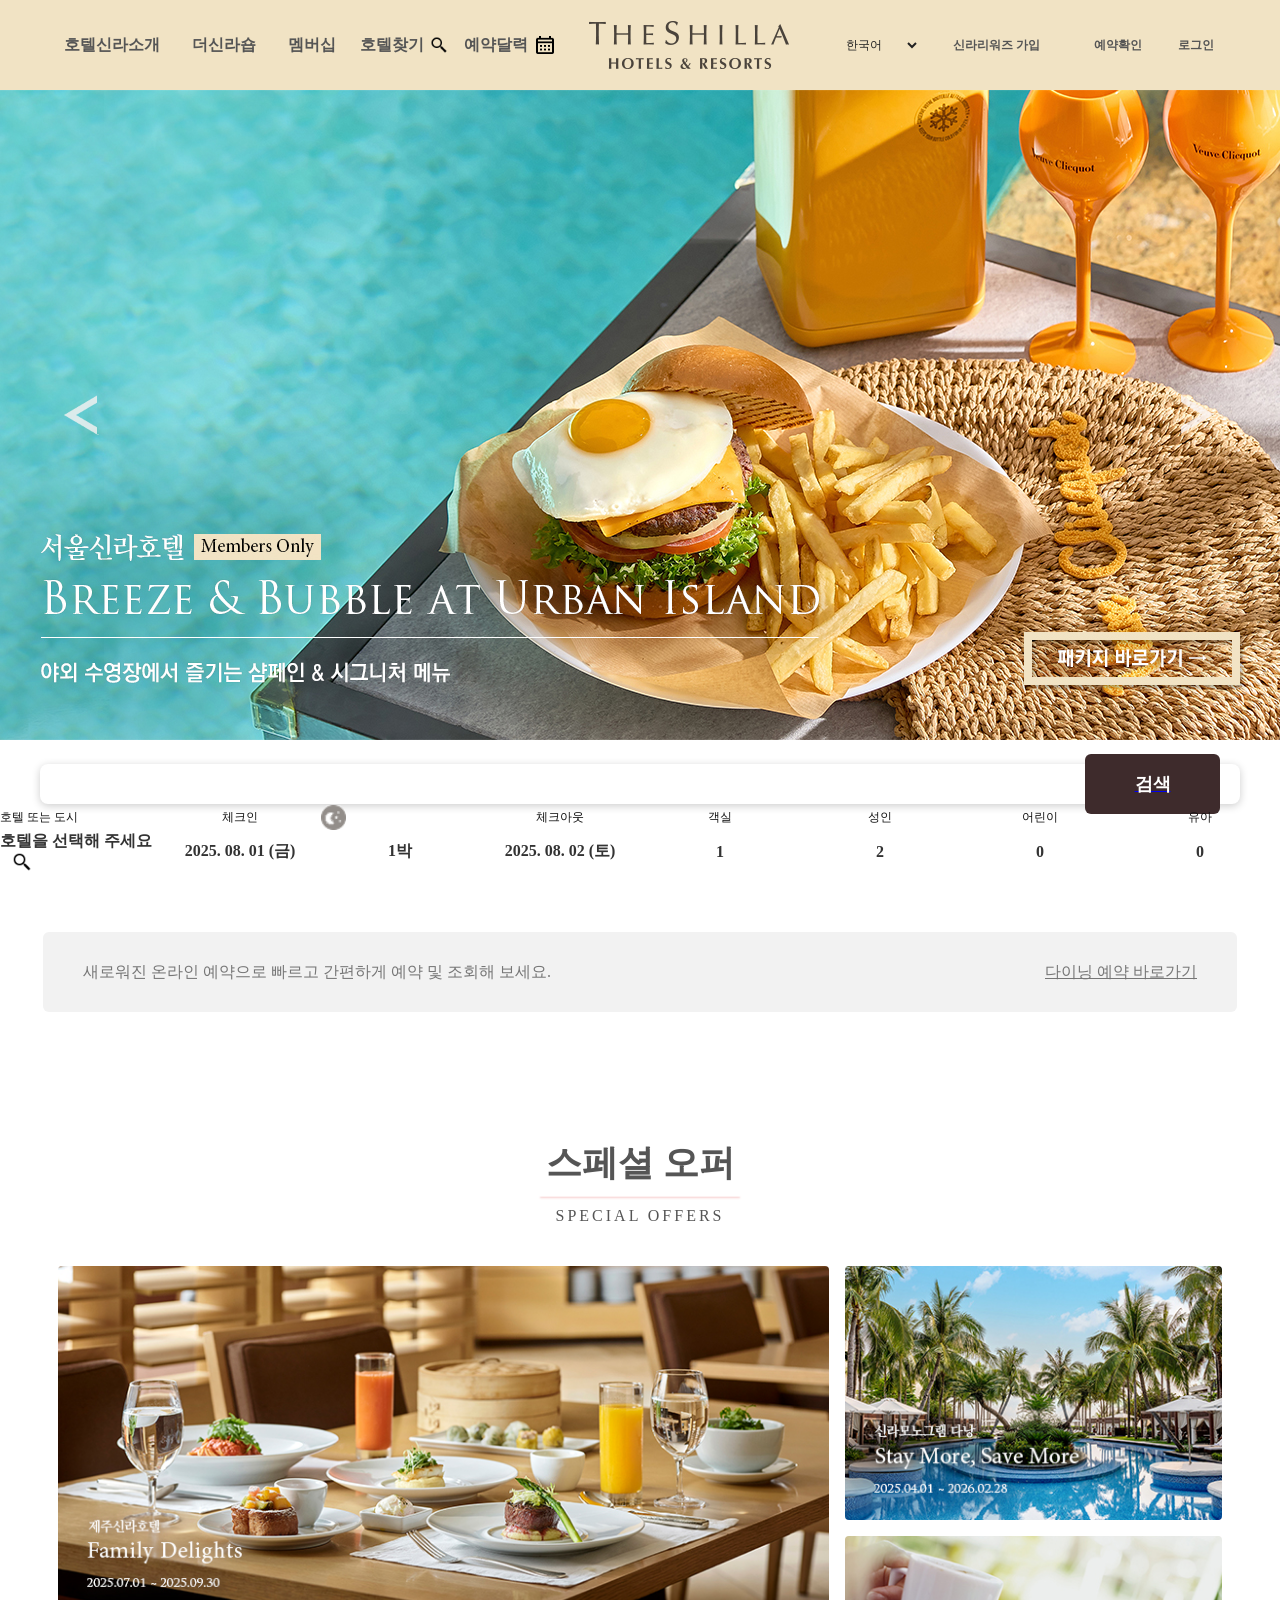
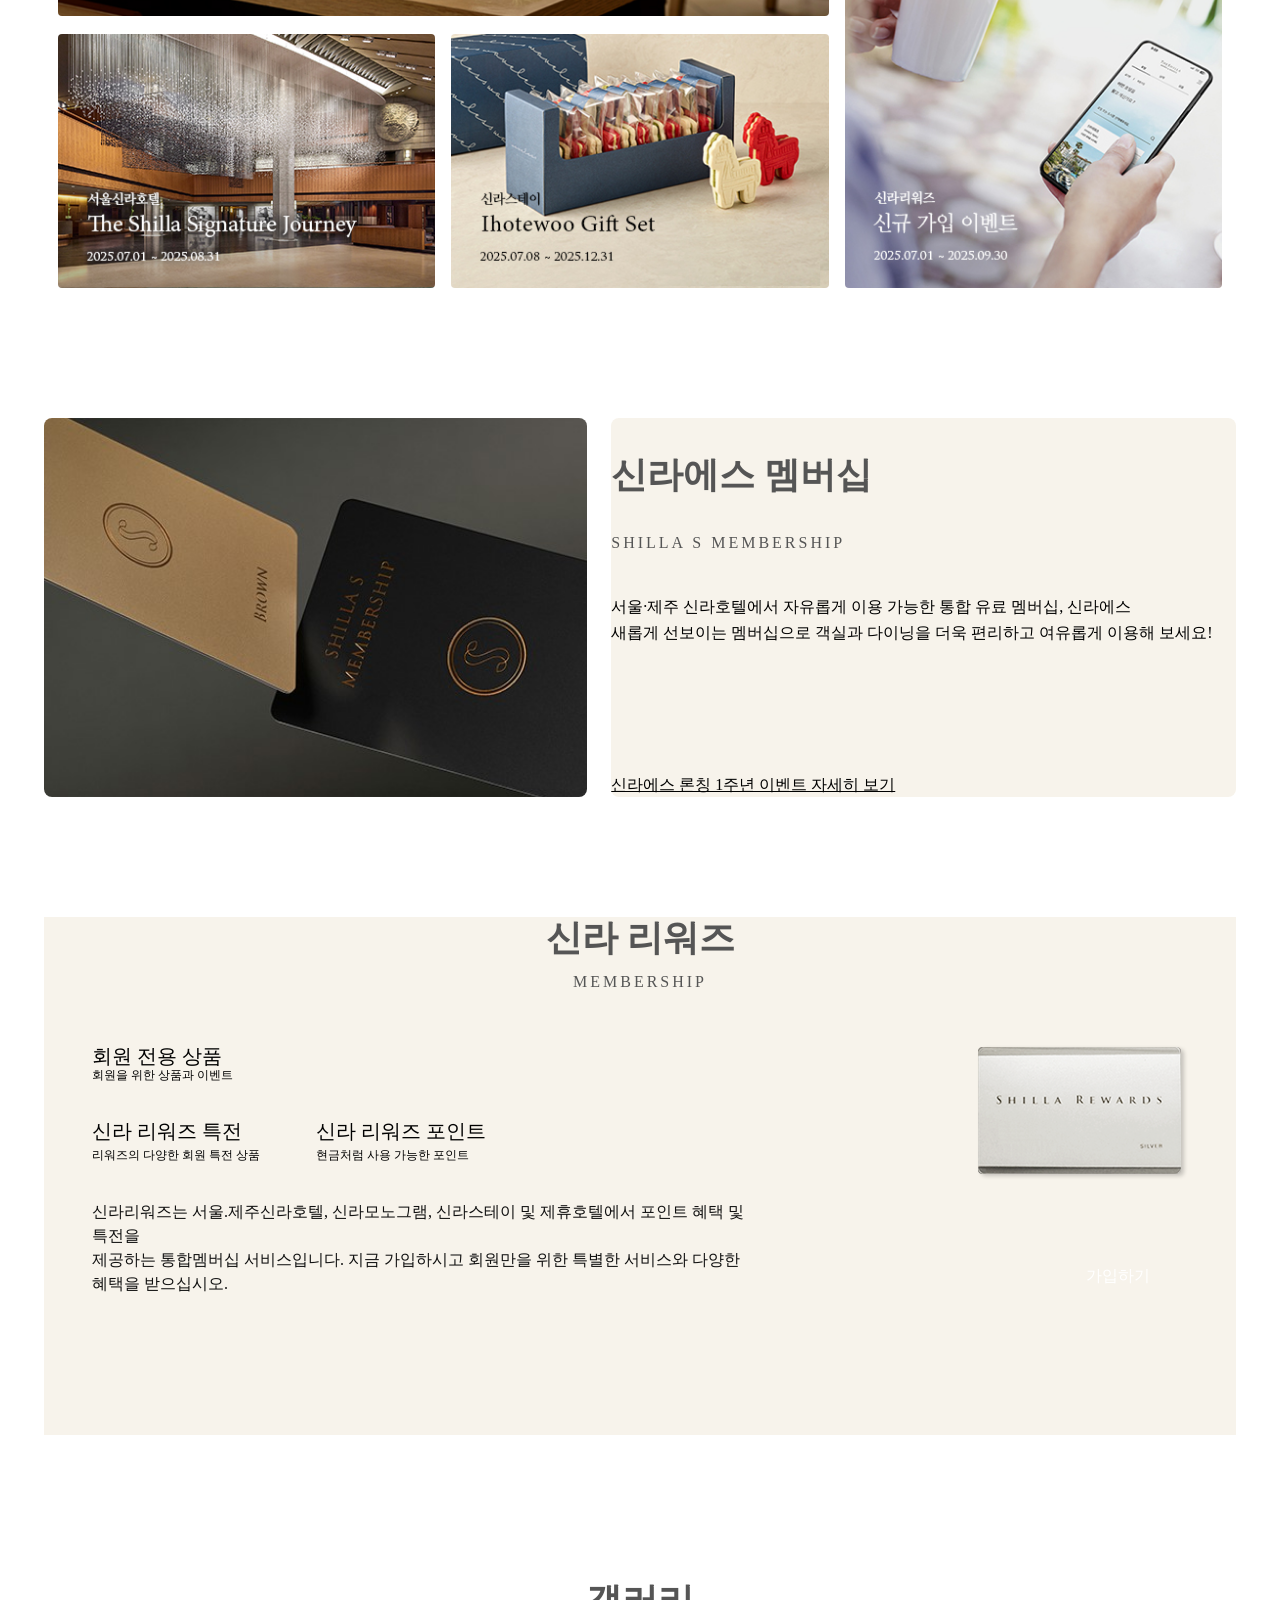
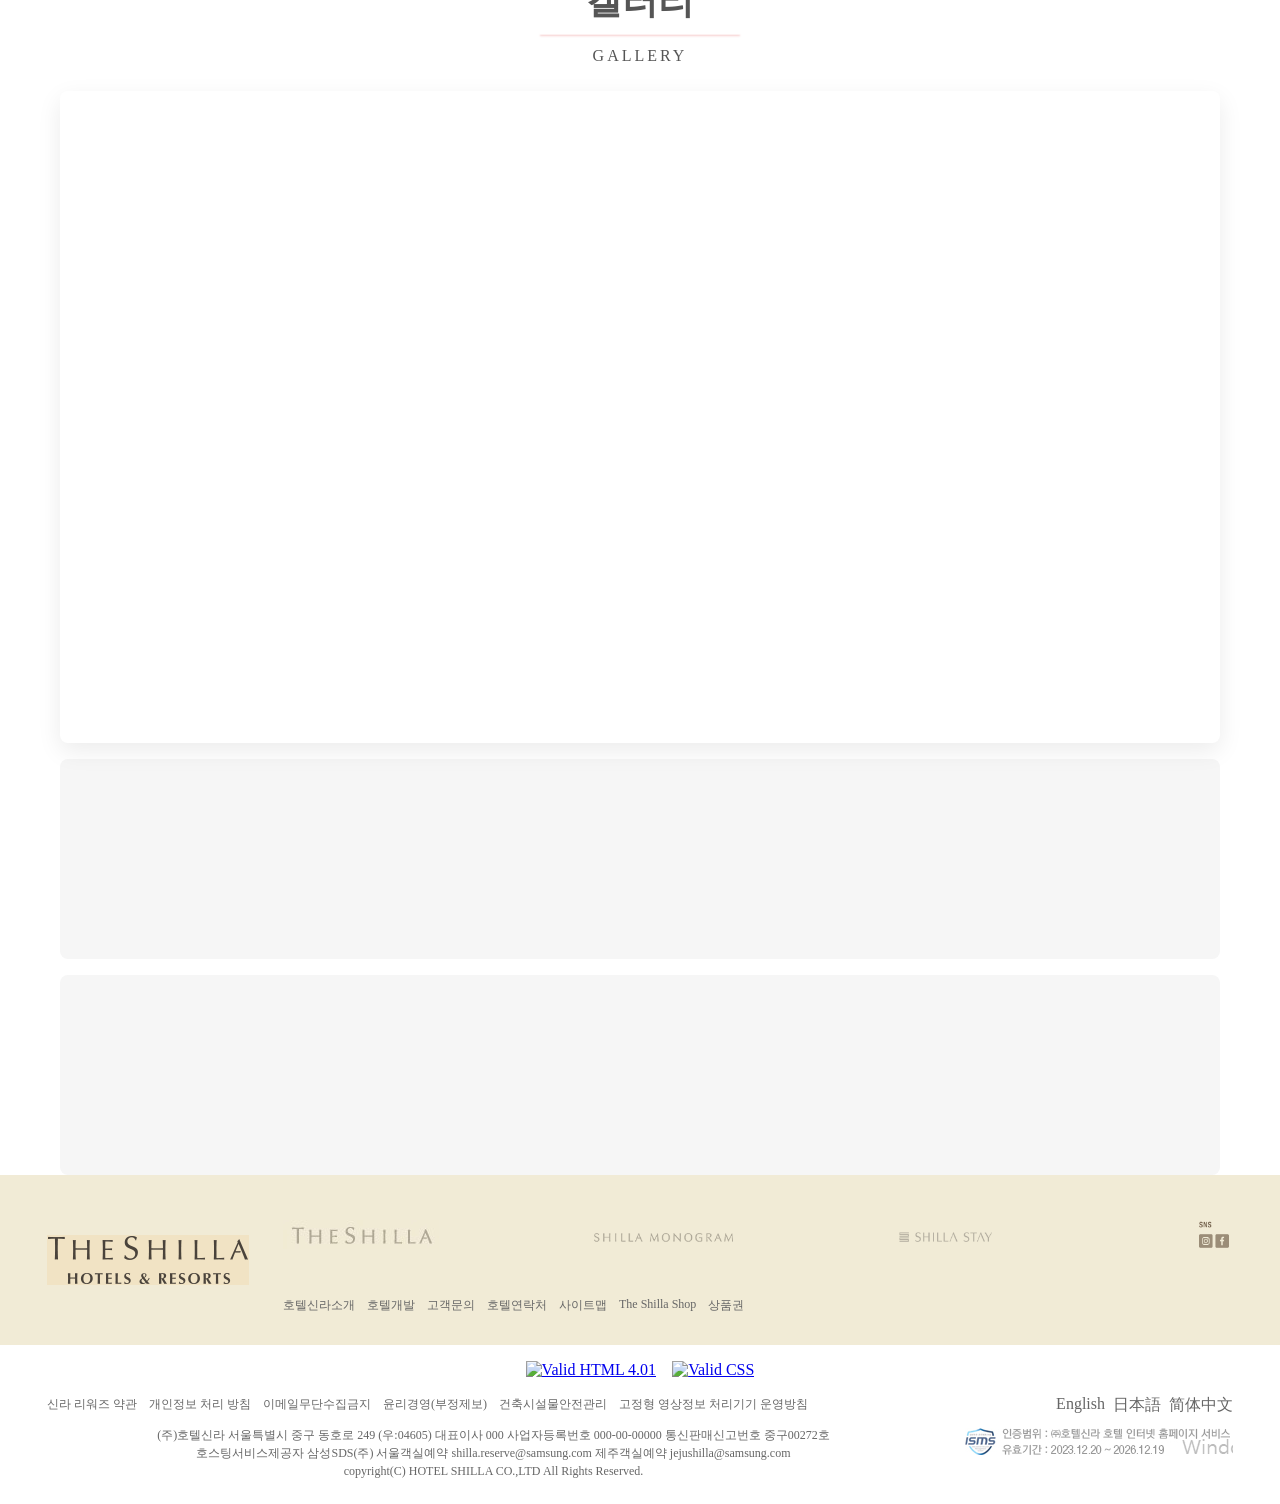
==== commit 23642b98: "repair" ====
--- a/docs/index.html
+++ b/docs/index.html
@@ -158,7 +158,7 @@
 
 
 
-      <div class="frame-8">  <!-- 사진 갤러리 시작  -->
+      <div class="frame-8">  <!-- 스페셜 오퍼 시작 -->
         <div class="group-9">
           <div class="group-a">
             <div class="group-b">
@@ -173,53 +173,44 @@
                 </div>
               </div>
             </div>
-            <div class="group-11">
-              <div class="group-12">
-                <div class="group-13">
-                  <div class="flex-row-b">
-                    <div class="rectangle-14"></div>
-                    <div class="rectangle-15"></div>
-                  </div>
-                  <div class="flex-row-ee">
-                    <div class="rectangle-16"></div>
-                    <div class="rectangle-17"></div>
-                    <div class="rectangle-18"></div>
-                  </div>
-                </div>
-              </div>
-            </div>
-          </div>
-        </div>
-      </div>   <!-- 사진 갤러리 끝  -->
+            <div class="group-11">          
+    <div class="dinner"><img src="images/dinner.png" alt=""></div> 
+    <div class="parm"><img src="images/parm.jpg" alt=""></div>    
+    <div class="phone"><img src="images/phone.jpg" alt=""></div>  
+    <div class="land"><img src="images/land.jpg" alt=""></div>
+    <div class="present"><img src="images/present.jpg" alt=""></div>                              
+            </div>  <!-- 그룹 11 끝 -->
+          </div>
+        </div>
+      </div>   <!-- 스페셜 오퍼 끝  --> 
 
       
-      <div class="frame-19">  <!-- 신라 에스 시작  -->
+      <div class="frame-19">  <!-- 신라 에스 시작 --> 
         <div class="group-1a">
-          <div class="group-1b"><div class="rectangle-1c"></div></div>
-          <div class="rectangle-1d"></div>
-          <div class="group-1e">
-            <span class="shilla-es-membership">신라에스 멤버십</span
-            >
-            
-            <span class="shilla-membership">SHILLA S MEMBERSHIP</span>
-          </div>
-          <div class="group-1f">
-            <span class="shilla-es"
-              >서울.제주 신라호텔에서 자유롭게 이용 가능한 통합 유료 멤버십,
-              신라에스 <br>
-             새롭게 선보이는 멤버십으로 객실과 다이닝을 더욱 편리하고
-              여유롭게 이용해 보세요!</span>
-          </div>
-          <span class="es-anniversary-event"
-            >신라에스 론칭 1주년 이벤트 자세히 보기
-          </span>
-        </div>  
-
+          <div class="rectangle-1d">
+            <!-- 좌측 카드 이미지 -->
+          </div> 
+          
+          <div class="group-1b">
+            <div class="rectangle-1c">
+              <p class="shilla-es-membership">신라에스 멤버십</p>
+              <p class="shilla-membership">SHILLA S MEMBERSHIP</p>   
+              <p class="shilla-es">
+                서울·제주 신라호텔에서 자유롭게 이용 가능한 통합 유료 멤버십, 신라에스<br>
+                새롭게 선보이는 멤버십으로 객실과 다이닝을 더욱 편리하고 여유롭게 이용해 보세요!
+              </p>  
+          </div> <!-- rectagle 1c 회색 배경-->                               
+        
+            <a href="#" class="es-anniversary-event"> 신라에스 론칭 1주년 이벤트 자세히 보기
+            </a>
+          
+          
+        </div>
       </div>  <!-- 신라 에스 끝 -->
 
 
       <div class="frame-20">  <!-- 리워즈 시작  -->
-        <div class="group-21">
+        <div class="group-21"> 
           <div class="frame-22">
             <div class="group-23">
               <span class="shilla-rewards-24">신라 리워즈</span
@@ -368,7 +359,7 @@
               </ul>             
               
                 <span class="info">
-                (주)호텔신라 서울특별시 중구 동호로 249 (우:04605) 대표이사 이부진 사업자등록번호 000-00-00000 통신판매신고번호 중구00272호 <br>
+                (주)호텔신라 서울특별시 중구 동호로 249 (우:04605) 대표이사 000 사업자등록번호 000-00-00000 통신판매신고번호 중구00272호 <br>
                 호스팅서비스제공자 삼성SDS(주) 서울객실예약 shilla.reserve@samsung.com 제주객실예약 jejushilla@samsung.com <br>
                 copyright(C) HOTEL SHILLA CO.,LTD All Rights Reserved.
 
--- a/docs/css/index.css
+++ b/docs/css/index.css
@@ -478,13 +478,13 @@
 }
 
 /* 불필요한 절대배치 제거 + 폭 가변화 */
-.group-9, .group-a, .group-11, .group-12, .group-13,
+.group-9, .group-a, .group-11,  
 .flex-row-b, .flex-row-ee {
   position: static !important;
   width: 100% !important;
   height: auto !important;
   margin: 0 !important;
-  left: auto !important; top: auto !important; right: auto !important;
+  left: auto !important; top: auto !important; right: auto !important; 
 }
 
 /* 타이틀 영역 중앙정렬 */
@@ -531,62 +531,55 @@
   white-space: nowrap;
 }
 
-/* 갤러리 그리드
-   상단: [rectangle-14]이 좌측 2칸을 차지, [rectangle-15]가 우측
-   하단: [rectangle-17][rectangle-18][rectangle-16] 순서 */
-.group-13{
+/* 갤러리 그리드 - grid-template-areas 방식
+   table: 큰 이미지 (2x2), parm: 우상단
+   land: 좌하단, present: 중앙하단, phone: 우측 세로(2x1) */
+
+.group-11{
+  padding-top : 40px ; 
   display: grid;
-  grid-template-columns: 1fr 1fr 0.98fr;  /* 원본 비율 근사 */
-  grid-template-areas:
-    "a a b"
-    "d e c";
-  gap: 24px;
-  align-items: stretch;
-}
-
-/* 공통 카드 스타일 */
-.rectangle-14, .rectangle-15, .rectangle-16, .rectangle-17, .rectangle-18{
-  position: static !important;
-  background-size: cover;
-  background-position: center;
-  background-repeat: no-repeat;
-  border-radius: 8px;
-  overflow: hidden;
-  width: 100%;
-}
-
-/* 각 카드 배치 + 종횡비(원본 비슷하게) */
-.rectangle-14{ grid-area: a; aspect-ratio: 790 / 354;  background-image: url(../images/table.png); }
-.rectangle-15{ grid-area: b; aspect-ratio: 382 / 260;  background-image: url(../images/parm.jpg); }
-.rectangle-17{ grid-area: d; aspect-ratio: 385 / 260;  background-image: url(../images/land.jpg); }
-.rectangle-18{ grid-area: e; aspect-ratio: 385 / 260;  background-image: url(../images/gallery05.jpg); }
-.rectangle-16{ grid-area: c; aspect-ratio: 382 / 354;  background-image: url(../images/phone.jpg); }
-
-/* 반응형 */
-@media (max-width: 1024px){
-  .group-13{
-    grid-template-columns: 1fr 1fr;
-    grid-template-areas:
-      "a a"
-      "b c"
-      "d e";
-  }
-}
-
-@media (max-width: 640px){
-  .group-13{
-    grid-template-columns: 1fr;
-    grid-template-areas:
-      "a"
-      "b"
-      "c"
-      "d"
-      "e";
-    gap: 16px;
-  }
-  .special-offer{ font-size: 28px; }
-  .special-offer-10{ font-size: 14px; letter-spacing: 2px; }
-}
+  grid-template-columns: repeat(3, 1fr);     
+  grid-template-rows: auto auto auto ; 
+  grid-template-areas: 
+    "dinner dinner parm"
+    "dinner dinner phone"
+    "land present phone";     
+    align-items: stretch;
+    gap : 16px ; 
+    overflow: hidden; /* 부모 컨테이너에 overflow 적용 */
+}
+
+.group-11 img { 
+  display: block;
+  width: 100%; 
+  height: auto;  
+  border-radius: 4px;
+  object-fit: cover;
+}
+
+.dinner {
+  grid-area: dinner;
+} 
+
+.parm {
+  grid-area: parm;
+}
+
+.land {
+  grid-area: land;
+}
+
+.present {
+  grid-area: present;
+}
+
+.phone {
+  grid-area: phone;
+}
+
+
+
+
 
 
 /* ===== 신라에스 : 중앙정렬 + 반응형 그리드 ===== */
@@ -595,7 +588,7 @@
   position: relative;
   width: 100%;
   max-width: 1224px;
-  margin: 130px auto 0;
+  margin: 130px auto 0;    /* 상단 여백, 중앙정렬, 하단 여백 0 */
   padding: 0 16px;
   box-sizing: border-box;
   z-index: 128;
@@ -609,7 +602,7 @@
   gap: 24px;
   align-items: stretch;
   width: 100%;
-  height: auto;
+  height: 80%; 
 }
 
 /* 좌측 카드 이미지 */
@@ -624,29 +617,25 @@
 .group-1b{
   grid-area: info;
   border-radius: 8px;
-  overflow: hidden;
 }
 
 /* 실제 회색 배경 박스 */
 .rectangle-1c{
   width: 100%;
-  height: 100%;
-  min-height: 300px;
-  background: #f6f6f6;
-  border-radius: 8px;
-}
-
-/* --- 텍스트 : 우측 영역 위에 ‘레이어’로 올려 배치 --- */
-/* 공통: 모두 우측 칼럼(=info) 영역에 올림 */
-.group-1e, .group-1f, .es-anniversary-event{
-  grid-column: 2;          /* 우측 칼럼 */
-  grid-row: 1;             /* 같은 그리드 셀에 겹침 */
-  justify-self: start;
-  align-self: start;
-  position: relative;
-  z-index: 1;              /* 배경(.rectangle-1c) 위로 */
-  margin-left: clamp(24px, 6vw, 44px);  /* 좌 여백 */
-}
+  height: auto ;  
+  min-height: 320px ;
+  
+}
+
+.shilla-es {
+  margin-top : 40px ; 
+}
+
+.group-1b {
+  background-color:  #f7f3eb;
+  padding-top: 0 ;
+}
+
 
 /* 타이틀 블록 */
 .group-1e{
@@ -702,58 +691,32 @@
 .group-1e, .group-1f, .shilla-es, .es-anniversary-event{
   /* 기존 코드의 position/left/top/width/height가 있더라도 아래로 덮어쓰기 */
 }
+
+
 .frame-19{ align-items: stretch; }
-.group-1a, .group-1b, .rectangle-1c, .rectangle-1d,
-.group-1e, .group-1f{
+.group-1a, .group-1b, .rectangle-1c, .rectangle-1d
+{
   position: relative !important;
   width: auto !important;
   height: auto !important;
   top: auto !important; left: auto !important; right: auto !important; margin: 0 !important;
 }
 
-/* ===== 반응형 ===== */
-@media (max-width: 980px){
-  .group-1a{
-    grid-template-columns: 1fr;
-    grid-template-areas:
-      "img"
-      "info";
-  }
-  /* 우측 회색 박스를 별도 행으로 배치 */
-  .group-1b{
-    grid-column: 1;
-    grid-row: 2;
-  }
-  /* 텍스트도 이미지 아래로 자연스럽게 쌓이도록 */
-  .group-1e, .group-1f, .es-anniversary-event{
-    grid-column: 1;
-    grid-row: 2;          /* 회색 박스 위 */
-    margin-left: 20px;
-  }
-  .group-1e{ margin-top: 24px; }
-  .group-1f{ margin-top: 72px; }
-  .es-anniversary-event{ margin-top: 140px; }
-  .rectangle-1c{ min-height: 240px; }
-}
-
-@media (max-width: 600px){
-  .shilla-es-membership{ font-size: 22px; }
-  .shilla-membership{ font-size: 13px; letter-spacing: 2px; }
-  .shilla-es{ font-size: 14px; }
-  .es-anniversary-event{ font-size: 14px; }
-  .group-1f{ max-width: none; }
-}
+
+
 
 /* ===== 리워즈 : 중앙정렬 + 반응형 그리드 ===== */
 
 .frame-20{
   position: relative;
   width: 100%;
-  max-width: 1200px;
-  margin: 130px auto 0;
+  max-width: 1200px; 
+  margin: 120px auto 0;     /* 원하는 80px로 복원 */
   padding: 0 16px;
   box-sizing: border-box;
-  z-index: 92;
+  z-index: 92;  
+  background-color: #f7f3eb;
+  height : auto ; 
 }
 
 /* 타이틀 + 콘텐츠 2행 그리드 */
@@ -931,42 +894,12 @@
 }
 
 /* ===== 기존 절대좌표/크기값 무력화 ===== */
-.frame-20, .group-21, .frame-22, .group-23,
 .group-26, .rectangle-27, .rectangle-28, .group-29, .group-2a,
 .frame-2b, .group-2c, .group-2d, .bottom-text-box,
 .group-2e, .rectangle-2f, .join-button{
   top:auto !important; left:auto !important; right:auto !important; bottom:auto !important;
   margin:0 !important;
   width:auto; height:auto;
-}
-
-/* ===== 반응형 ===== */
-@media (max-width: 980px){
-  .group-26{
-    grid-template-columns: 1fr;
-    row-gap: 16px;
-    padding: 24px;
-    min-height: auto;
-  }
-  .rectangle-28{
-    grid-column:1; grid-row:1;
-    justify-self:center;
-    margin-bottom: 8px;
-  }
-  .group-29{ grid-column:1; grid-row:2; }
-  .frame-2b{ grid-column:1; grid-row:3; gap: 16px 24px; }
-  .bottom-text-box{ grid-column:1; grid-row:4; max-width:none; }
-  .group-2e{ grid-column:1; grid-row:5; justify-self:center; width: 160px; }
-  .join-button{ line-height:40px; }
-}
-
-@media (max-width: 600px){
-  .shilla-rewards-24{ font-size: 22px; }
-  .membership-25{ font-size: 13px; letter-spacing: 2px; }
-  .member-exclusive-products{ font-size:18px; }
-  .shilla-rewards-benefit, .shilla-rewards-points{ font-size:18px; }
-  .bottom-text-box{ font-size:14px; line-height:22px; }
-  .rectangle-28{ width: 180px; height: 115px; }
 }
 
 
@@ -1077,11 +1010,7 @@
   background: #f6f6f6;
 }
 
-/* 모바일 */
-@media (max-width: 640px){
-  .frame-30{ padding: 0 12px; }
-  .rectangle-3a, .rectangle-3b{ min-height: 160px; }
-}
+
 
 
 
--- a/docs/css/responsive.css
+++ b/docs/css/responsive.css
@@ -57,25 +57,28 @@
 
 /* ---------- 갤러리 #1 (frame-8 / group-13 그리드) ---------- */
 @media (max-width: 1024px){
-  .group-13{
-    grid-template-columns: 1fr 1fr;
+  .group-11{
+    grid-template-columns: repeat(3, 1fr) ; 
     grid-template-areas:
-      "a a"
-      "b c"
-      "d e";
+     "dinner dinner parm"
+    "dinner dinner phone"
+    "land  present phone"; 
   }
-}
+
+
 @media (max-width: 640px){
-  .group-13{
+  .group-11{
     grid-template-columns: 1fr;
     grid-template-areas:
-      "a"
-      "b"
-      "c"
-      "d"
-      "e";
+      "dinner"
+      "parm"
+      "land"
+      "present"
+      "phone";
     gap: 16px;
   }
+
+  
   .special-offer{ font-size: 28px; }
   .special-offer-10{ font-size: 14px; letter-spacing: 2px; }
 }
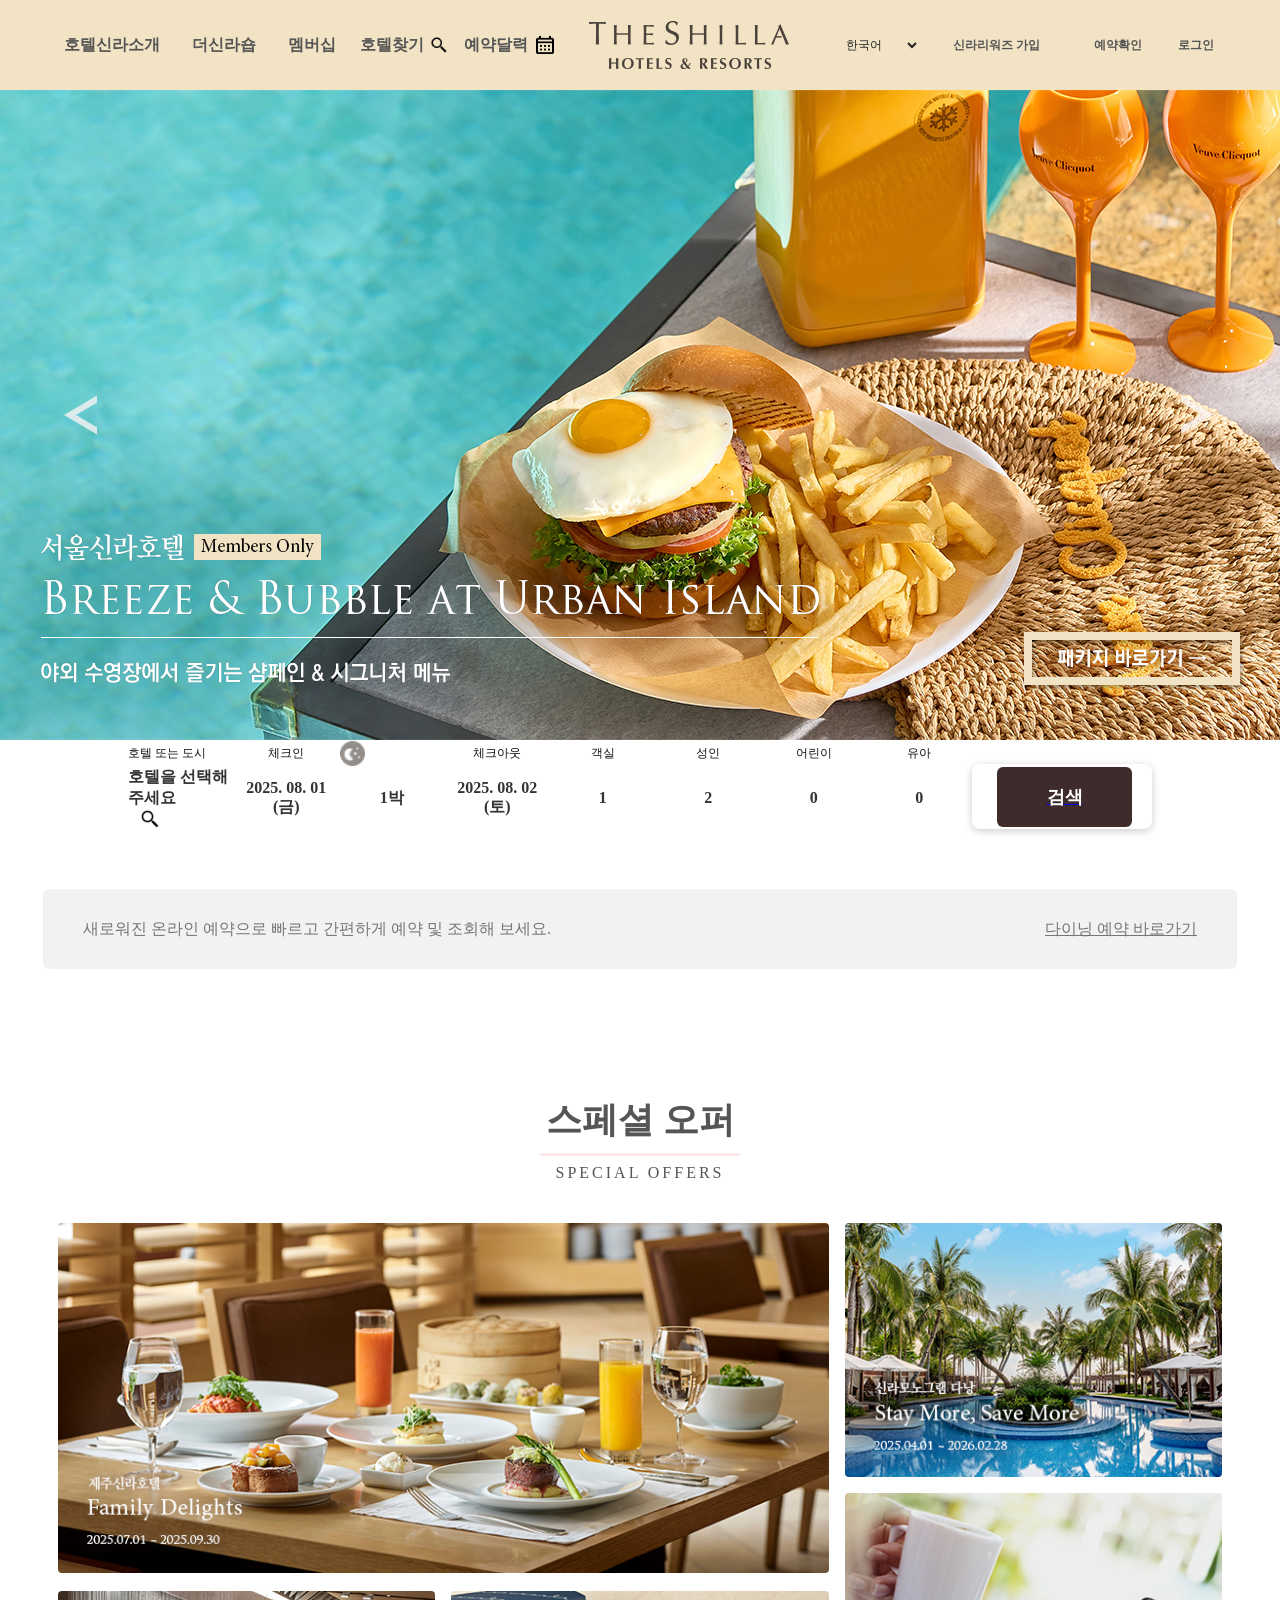
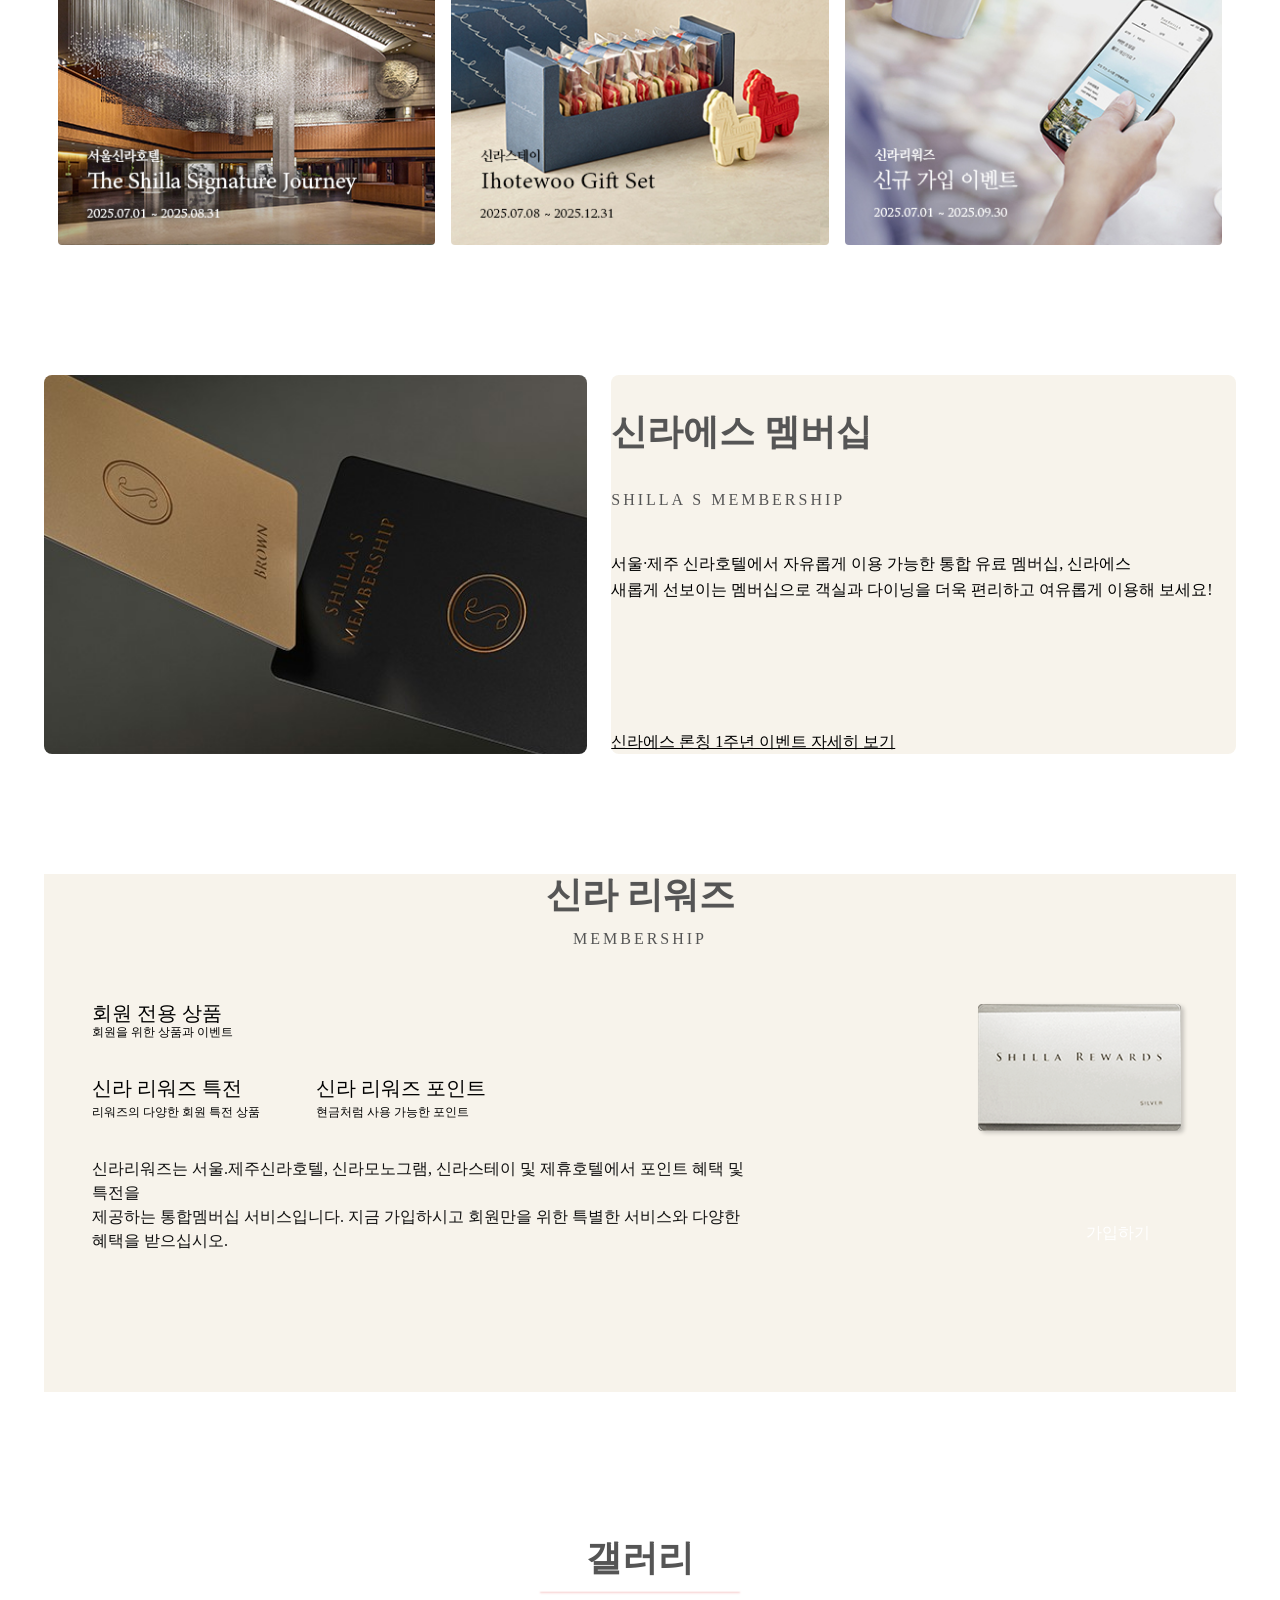
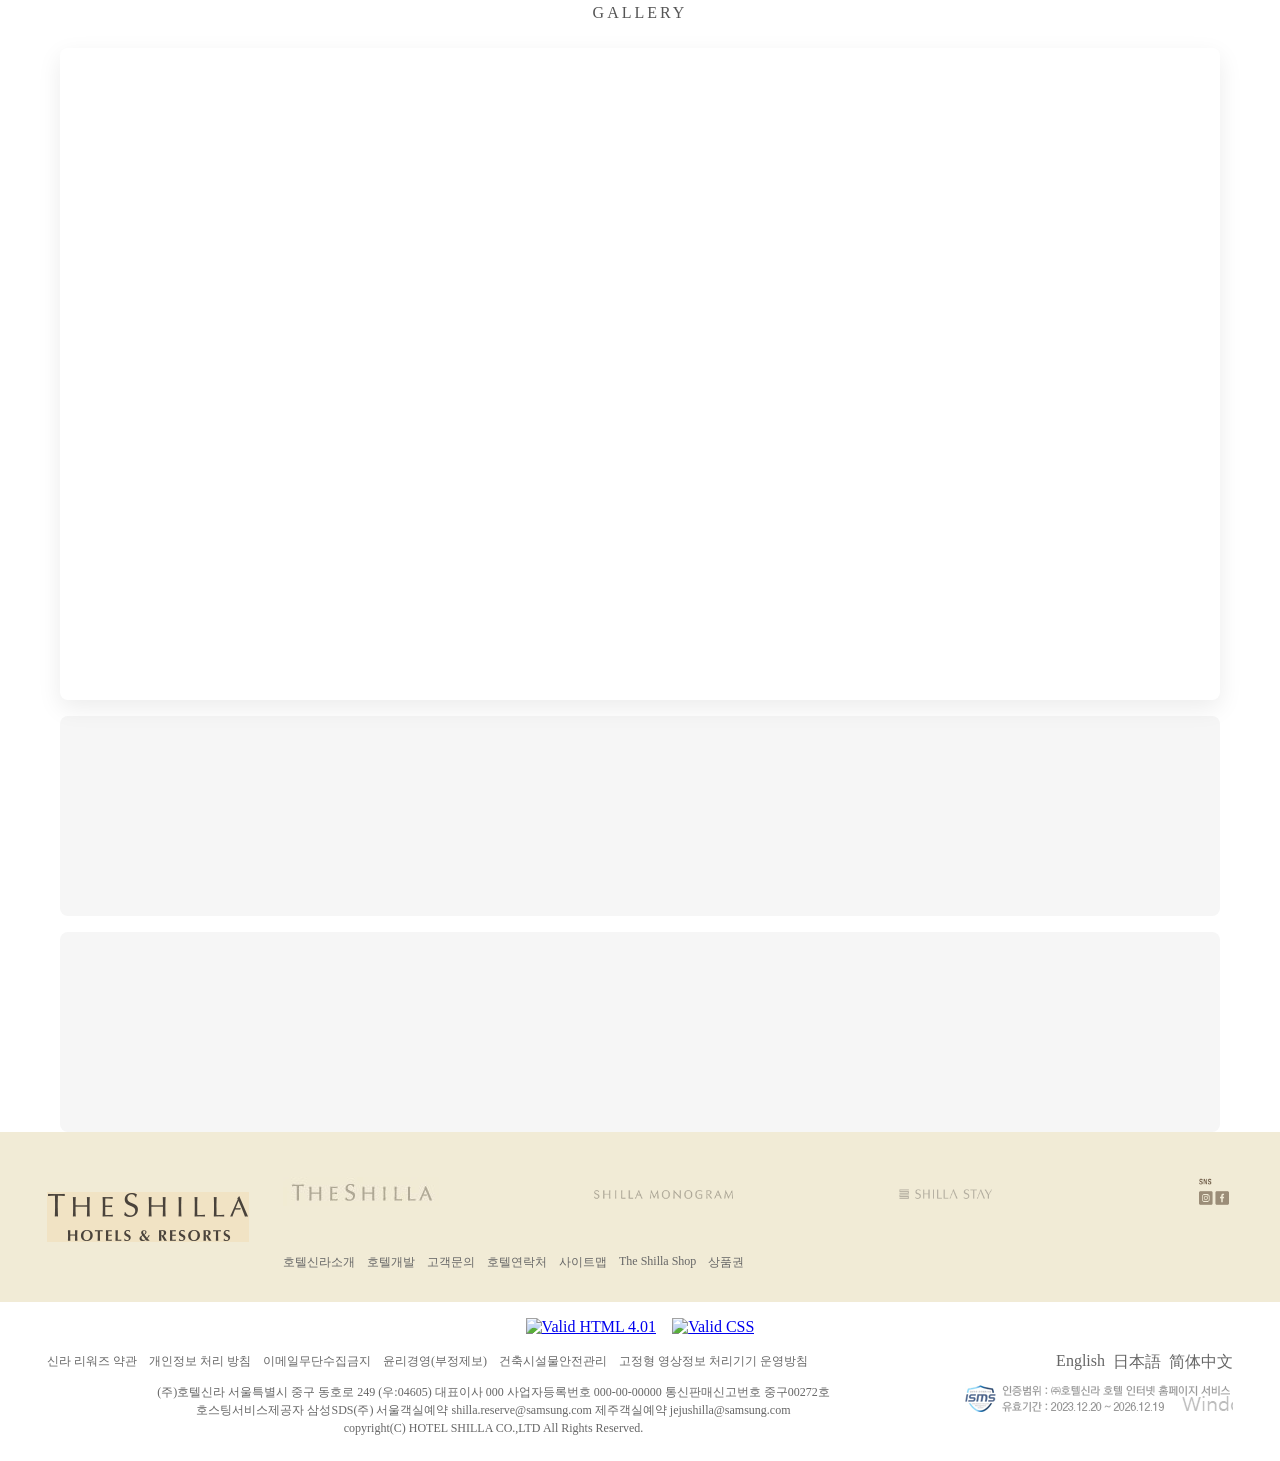
==== commit cb8d1325: "repair" ====
--- a/docs/index.html
+++ b/docs/index.html
@@ -112,42 +112,44 @@
 </div>
 
 
-      <div class="group-40">
-        <div class="search_box">
-          <a href="#"><span class="search">검색</span></a>
-        </div>
-      </div>  
-            <div class="rectangle-41">  
-              
-                <table class="table">
-                  <tr>
-                    <td>호텔 또는 도시 </td>
-                    <td>체크인</td>
-                    <td>
-                      <img src="images/night002.png" alt="1박" class="night">
-                    </td>
-                    <td>체크아웃 </td>
-                    <td>객실</td>
-                    <td>성인</td>
-                    <td>어린이</td>
-                    <td>유아</td>
-                  </tr>
-                  <tr>
-                    <td>호텔을 선택해 주세요
-                      <img src="images/searchicon.png" alt="호텔찾기" class = 'h-search'>
-
-                    </td>
-                    <td>2025. 08. 01 (금)</td>
-                    <td>1박 </td>
-                    <td>2025. 08. 02 (토) </td>
-                    <td>1</td>
-                    <td>2</td>
-                    <td>0</td>
-                    <td>0</td>
-                  </tr>
-                </table>
-            
-           </div>  <!--리저브 테이블 끝  -->
+      <section class="reserve">
+   
+              <div class="rectangle-41">
+        
+                  <table class="table">
+                    <tr>
+                      <td>호텔 또는 도시 </td>
+                      <td>체크인</td>
+                      <td>
+                        <img src="images/night002.png" alt="1박" class="night">
+                      </td>
+                      <td>체크아웃 </td>
+                      <td>객실</td>
+                      <td>성인</td>
+                      <td>어린이</td>
+                      <td>유아</td>
+                    </tr>
+                    <tr>
+                      <td>호텔을 선택해 주세요
+                        <img src="images/searchicon.png" alt="호텔찾기" class = 'h-search'>
+                      </td>
+                      <td>2025. 08. 01 (금)</td>
+                      <td>1박 </td>
+                      <td>2025. 08. 02 (토) </td>
+                      <td>1</td>
+                      <td>2</td>
+                      <td>0</td>
+                      <td>0</td>
+                    </tr>
+                  </table>
+        
+             </div>  <!--리저브 테이블 끝  --> 
+                  <div class="group-40">
+          <div class="search_box">
+            <a href="#"><span class="search">검색</span></a>
+          </div>
+        </div>
+      </section>
 
       <div class="rectangle-7">  <!-- 다이닝 박스 -->
         <span class="online-reservation"
--- a/docs/css/index.css
+++ b/docs/css/index.css
@@ -148,19 +148,6 @@
   z-index:auto !important;
 }
 
-/* ===== 반응형 ===== */
-@media (max-width: 1024px){
-  .rectangle-1{ padding: 8px 12px; }
-  .top-logo{ order: 1; margin: 0 auto 4px; } /* 로고를 가장 위 중앙으로 */
-  .group-5, .calender_box{ order: 2; }
-  .rectangle-3, .rectangle-4, .top-rewards, .group{ order: 3; }
-  .shilla-hotel-introduction, .membership, .the-shilla-shop{ order: 4; }
-}
-@media (max-width: 640px){
-  .hotel-search, .reservation-calendar{ font-size:14px; }
-  .shilla-hotel-introduction, .membership, .the-shilla-shop{ font-size:14px; }
-  .top-logo{ width:160px; height:40px; }
-}
 
 
   .h_wrap_copy{ 
@@ -270,11 +257,17 @@
 
 /* ===== 예약 박스 : 중앙정렬 & 반응형 정리 ===== */
 
-/* 바깥 컨테이너 */
+/* 바깥 컨테이너 */ 
+
+.reserve{
+  display: flex;  
+  width : 80% ; 
+  margin : 0 auto ; 
+}
 .group-40 {
   position: relative;
   width: 100%;
-  max-width: 1200px;       /* 중앙 정렬 기준 폭 */
+  max-width: 120px;       /* 중앙 정렬 기준 폭 */
   margin: 24px auto 0;     /* 배너 아래 여백은 필요 시 값 조정 */
   background: #fff;
   box-shadow: 0 2px 8px rgba(0,0,0,.2);
@@ -289,7 +282,7 @@
 /* 테이블 래퍼(기존 rectangle-41) */
 .rectangle-41 {
   position: relative;   /* 절대 배치 제거 */
-  width: 100%;
+  width: 90%;
   height: auto;
   margin: 0;            /* 중앙정렬은 group-40에서 처리 */
   z-index: 40;
@@ -361,36 +354,6 @@
   top: auto !important; left: auto !important; right: auto !important;
 }
 
-/* ===== 반응형 ===== */
-@media (max-width: 1024px){
-  .group-40{
-    padding: 16px 140px 16px 16px;
-  }
-  .search_box{ width: 120px; height: 52px; }
-  .search{ font-size: 16px; }
-  .table tr:nth-child(2) td{ font-size: 15px; }
-}
-
-@media (max-width: 768px){
-  .group-40{
-    padding: 14px 14px 76px 14px; /* 모바일에선 검색 버튼을 아래로 */
-  }
-  .search_box{
-    position: static;
-    transform: none;
-    margin-top: 12px;
-    width: 100%;
-    height: 48px;
-    border-radius: 6px;
-  }
-  .table{
-    font-size: 14px;
-  }
-  /* 1행(라벨) 숨기고 2행만 간결하게 보여주고 싶다면 주석 해제
-  .table tr:first-child { display:none; }
-  */
-}
-
 
 
 
--- a/docs/css/responsive.css
+++ b/docs/css/responsive.css
@@ -1,8 +1,5 @@
-/* =========================================
-   Responsive Styles Only  (by 책갈피)
-   - 이 파일에는 @media 쿼리만 둡니다.
-   - 기본 스타일(색/레이아웃/타이포)은 style.css에 유지
-========================================= */
+
+
 
 /* ---------- Header (h_wrap / rectangle-1) ---------- */
 @media (max-width: 1024px){
@@ -20,23 +17,65 @@
 }
 
 /* ---------- 예약창 (group-40 / rectangle-41 / search_box / table) ---------- */
-@media (max-width: 1024px){
-  .group-40{ padding: 16px 140px 16px 16px; }
+
+/* ===== 반응형 ===== */
+@media (max-width: 1024px){
+  .group-40{
+    padding: 16px 140px 16px 16px;
+  }
   .search_box{ width: 120px; height: 52px; }
   .search{ font-size: 16px; }
   .table tr:nth-child(2) td{ font-size: 15px; }
 }
+
 @media (max-width: 768px){
-  .group-40{ padding: 14px 14px 76px 14px; }
+  .group-40{
+    padding: 14px 14px 76px 14px; 
+  }
   .search_box{
-    position: static; transform: none;
-    margin-top: 12px; width: 100%; height: 48px; border-radius: 6px;
-  }
-  .table{ font-size: 14px; }
-  /* 필요 시 라벨 행 숨김
-  .table tr:first-child { display: none; }
+    position: static;
+    transform: none;
+    margin-top: 12px;
+    width: 100%;
+    height: 48px;
+    border-radius: 6px;
+  }
+  .table{
+    font-size: 14px;
+  }
+
+
+
+/* ===== 반응형 ===== */
+@media (max-width: 1024px){
+  .group-40{
+    padding: 16px 140px 16px 16px;
+  }
+  .search_box{ width: 120px; height: 52px; }
+  .search{ font-size: 16px; }
+  .table tr:nth-child(2) td{ font-size: 15px; }
+}
+
+@media (max-width: 768px){
+  .group-40{
+    padding: 14px 14px 76px 14px; 
+  }
+  .search_box{
+    position: static;
+    transform: none;
+    margin-top: 12px;
+    width: 100%;
+    height: 48px;
+    border-radius: 6px;
+  }
+  .table{
+    font-size: 14px;
+  }
+  /* 1행(라벨) 숨기고 2행만 간결하게 보여주고 싶다면 주석 해제
+  .table tr:first-child { display:none; }
   */
 }
+
 
 /* ---------- 다이닝 박스 (rectangle-7) ---------- */
 @media (max-width: 768px){
